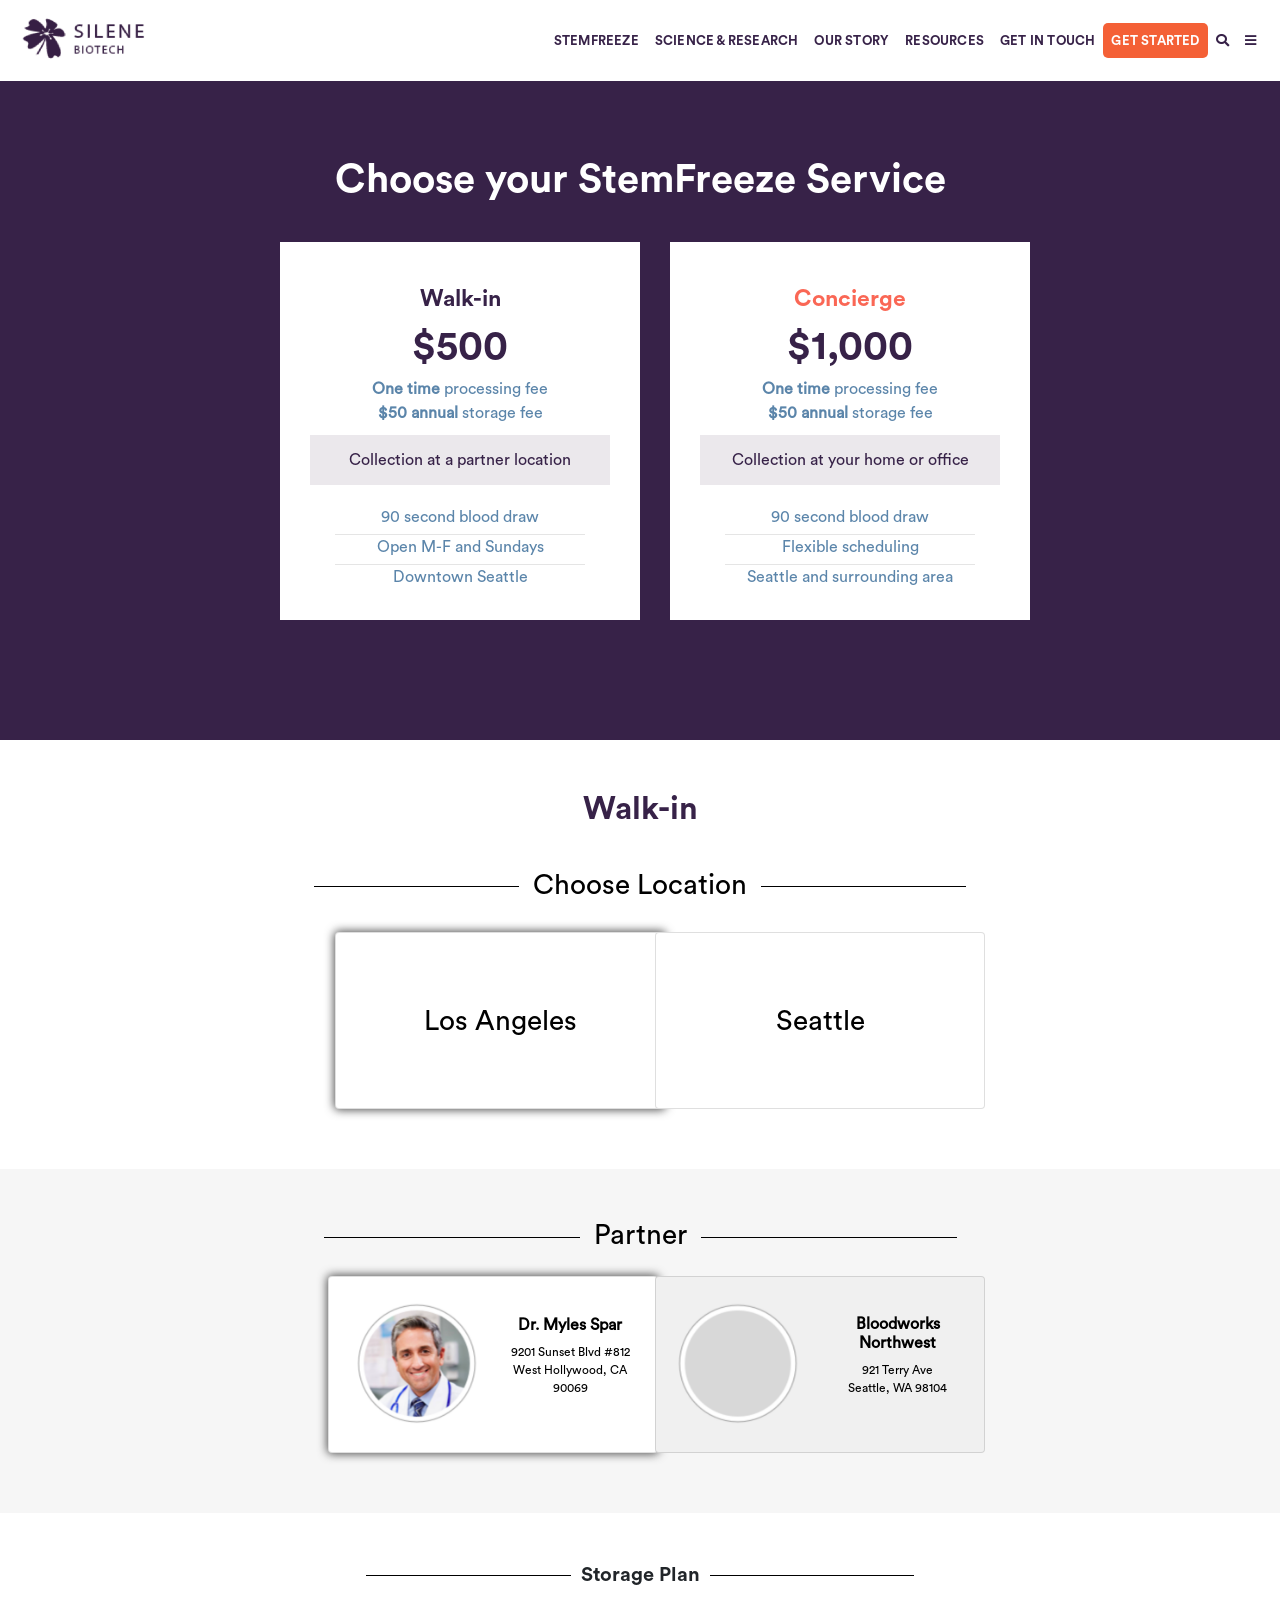
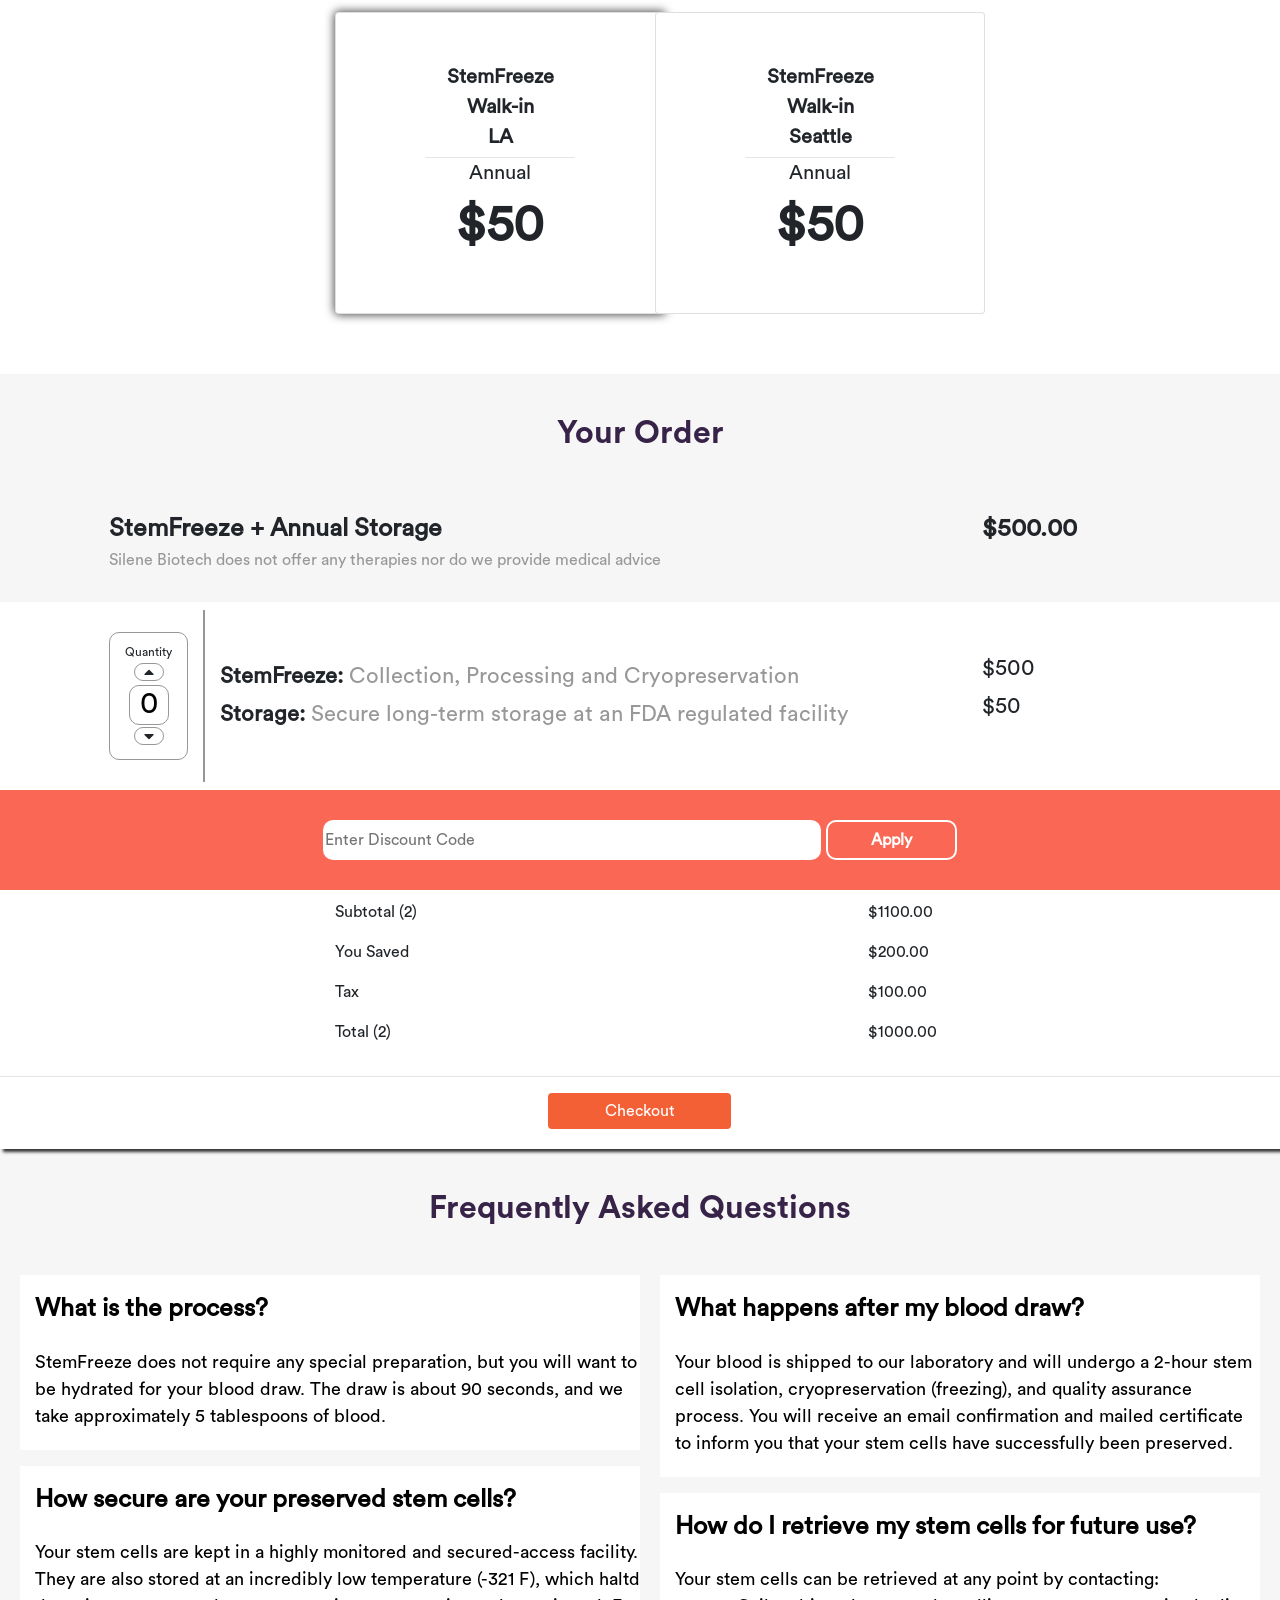
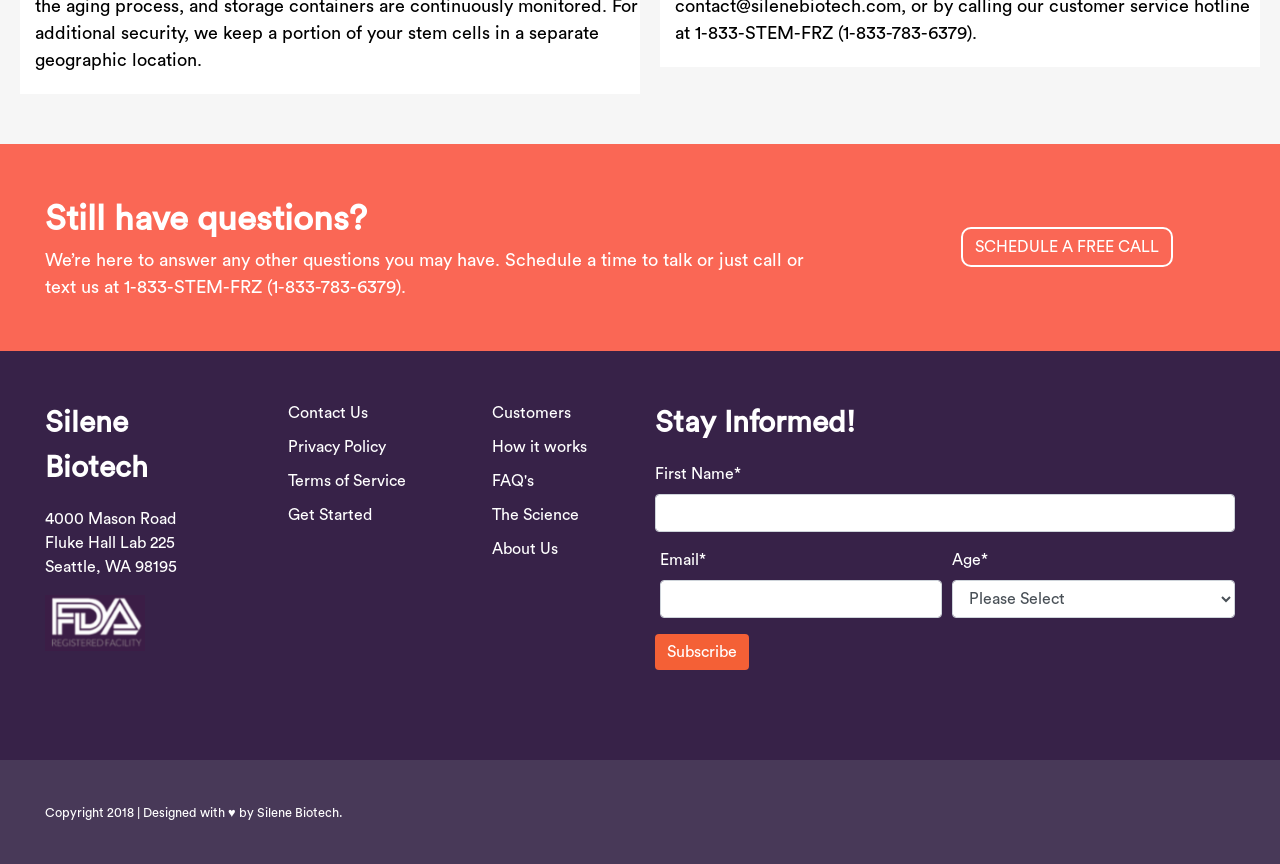
==== home.html @ 92174fe6 "Adding quantity button" ====
<!DOCTYPE html>
<html lang="en">
<head>
  <meta charset="UTF-8">
  <meta name="viewport" content="width=device-width, initial-scale=1.0">
  <meta http-equiv="X-UA-Compatible" content="ie=edge">
  <title>Silene Biotech</title>
  <link rel="stylesheet" href="https://maxcdn.bootstrapcdn.com/bootstrap/4.0.0-beta/css/bootstrap.min.css">
  <link rel="stylesheet" href="https://use.fontawesome.com/releases/v5.1.0/css/all.css" integrity="sha384-lKuwvrZot6UHsBSfcMvOkWwlCMgc0TaWr+30HWe3a4ltaBwTZhyTEggF5tJv8tbt" crossorigin="anonymous">
  <link rel="stylesheet" href="css/style.css">
</head>
<body>
  <nav class="navbar navbar-expand-lg">
        <a class="navbar-brand" href="#">
          <img src="assets/img/logo.png" width="143" alt="Silene Biotech">
        </a>
        <button class="navbar-toggler" type="button" data-toggle="collapse" data-target="#navbarNavDropdown" aria-controls="navbarNavDropdown" aria-expanded="false" aria-label="Toggle navigation">
            <span class="navbar-toggler-icon"></span>
        </button>
        <div id="navbarNavDropdown" class="navbar-collapse collapse">
            <ul class="navbar-nav mr-auto">
            </ul>
            <ul class="navbar-nav">
              <li class="nav-item">
                <a class="nav-link" href="#">STEMFREEZE</a>
              </li>
              <li class="nav-item">
                <a class="nav-link" href="#">SCIENCE &amp; RESEARCH</a>
              </li>
              <li class="nav-item">
                <a class="nav-link" href="#">OUR STORY</a>
              </li>
              <li class="nav-item">
                <a class="nav-link" href="#">RESOURCES</a>
              </li>
              <li class="nav-item nav-b-touch">
                <a class="nav-link" href="#">GET IN TOUCH</a>
              </li>
              <li class="nav-item nav-b-started">
                <a class="nav-link" href="#">GET STARTED</a>
              </li>
              <li class="nav-item">
                <a class="nav-link" href="#"><i class="fas fa-search"></i></a>
              </li>
              <li class="nav-item">
                <a class="nav-link" href="#"><i class="fas fa-bars"></i></a>
              </li>
            </ul>
        </div>
    </nav>

  <section class="container-fluid choose-s">
    <div class="w-container">
      <h1 class="text-center choose-s__title">Choose your StemFreeze Service</h1>
      <div class="row choose-s__services">
        <div class="col"></div>
        <div class="text-center choose-s__walkin-div">
          <p class="choose-s__subtitles">Walk-in</p>
          <p class="choose-s__price">$500</p>
          <p><b>One time</b> processing fee</p>
          <p><b>$50 annual</b> storage fee</p>
          <div class="collection-at">
            <p>Collection at a partner location</p>
          </div>
          <p>90 second blood draw</p>
          <hr>
          <p>Open M-F and Sundays</p>
          <hr>
          <p>Downtown Seattle</p>
        </div>
        <div class="text-center choose-s__concierge-div">
          <p class="choose-s__subtitles concierge-subtitle">Concierge</p>
          <p class="choose-s__price">$1,000</p>
          <p><b>One time</b> processing fee</p>
          <p><b>$50 annual</b> storage fee</p>
          <div class="collection-at">
            <p>Collection at your home or office</p>
          </div>
          <p>90 second blood draw</p>
          <hr>
          <p>Flexible scheduling</p>
          <hr>
          <p>Seattle and surrounding area</p>
        </div>
        <div class="col"></div>
      </div>
    </div>
  </section>

  <section class="walkin-s">
    <div class="w-container">
      <div class="text-center">
        <h2 class="walkin--title">Walk-in</h2>
        <h3 class="chooselo--header">Choose Location</h3>
      </div>
      <div class="row text-center cities-divs">
        <div class="col"></div>
        <div class="col-3">
          <div class="city-card la-div">Los Angeles</div>
        </div>
        <div class="col-3">
          <div class="city-card seattle-div">Seattle</div>
        </div>
        <div class="col"></div>
      </div>
    </div>

  </section>
  <section class="partner-s">
    <div class="w-container">
      <h3 class="text-center partner--header">Partner</h3>
      <div class="row text-center partners-divs">
        <div class="col"></div>
        <div class="col-3">
          <div class="partner-card doctor-card">
            <div class="row">
              <div class="col-1"></div>
              <div class="">
                <img src="assets/img/doctor.png" width="125" alt="Doctor">
              </div>
              <div class="col-6 cards-fontsize">
                <h6><b>Dr. Myles Spar</b></h6>
                <p>9201 Sunset Blvd #812<br>
                  West Hollywood, CA 90069</p>
              </div>
            </div>
          </div>
        </div>
        <div class="col-3">
          <div class="partner-card blood-partner">
            <div class="row">
              <div class="col-1"></div>
              <div class="">
                <img src="assets/img/partner2.png" width="125" alt="Partner">
              </div>
              <div class="col-6 cards-fontsize">
                <h6><b>Bloodworks Northwest</b></h6>
                <p>921 Terry Ave<br>
                  Seattle, WA 98104</p>
              </div>
            </div>
          </div>
        </div>
        <div class="col"></div>
      </div>
    </div>
  </section>

  <section class="storage-s">
    <div class="w-container">
        <h5 class="text-center chooselo--header">Storage Plan</h5>
      <div class="row text-center storage-divs">
        <div class="col"></div>
        <div class="col-3">
          <div class="storage-card storage-la-card">
            <div class="row">
              <div class="col-12">
                <p class="storage-fontsize"><b>StemFreeze<br>Walk-in<br>LA</b></p>
                <hr width="120px">
                <p class="storage-fontsize">Annual</p>
                <p class="storage-price"><b>$50</b></p>
              </div>
            </div>
          </div>
        </div>
        <div class="col-3">
          <div class="storage-card">
            <div class="row">
              <div class="col-12">
                <p class="storage-fontsize"><b>StemFreeze<br>Walk-in<br>Seattle</b></p>
                <hr width="120px">
                <p class="storage-fontsize">Annual</p>
                <p class="storage-price"><b>$50</b></p>
              </div>
            </div>
          </div>
        </div>
        <div class="col"></div>
      </div>
    </div>
  </section>

  <section class="first-order-s">
    <div class="w-container">
      <h2 class="text-center your-order__title">Your Order</h2>
      <div class="row">
        <div class="col-1"></div>
        <div class="col-8 first-order__div">
          <p class="your-order__text"><b>StemFreeze + Annual Storage</b></p>
          <p class="your-order__text">Silene Biotech does not offer any therapies nor do we provide medical advice</p>
        </div>
        <div class="col-3 first-order__div">
          <p class="your-order__text"><b>$500.00</b></p>
        </div>
      </div>
    </div>
  </section>

  <section class="second-order-s">
    <div class="w-container">
      <div class="row">
        <div class="col-1"></div>
        <div class="col-1">
          <form class="quantity-button">
            <p>Quantity</p>
            <div class="value-button" id="increase" onclick="increaseValue()" value="Increase Value"><i class="fas fa-caret-up"></i></div>
            <input type="number" id="number" value="0" />
            <div class="value-button" id="decrease" onclick="decreaseValue()" value="Decrease Value"><i class="fas fa-caret-down"></i></div>
          </form>
        </div>
        <div class="col-7 quantity-line">
          <p><b>StemFreeze:</b><span> Collection, Processing and Cryopreservation</span></p>
          <p><b>Storage:</b><span> Secure long-term storage at an FDA regulated facility</span></p>
        </div>
        <div class="col-3 quantity-numbers">
          <p>$500</p>
          <p>$50</p>
        </div>
      </div>
    </div>
  </section>

  <section class="discount-code-s">
    <div class="w-container">
      <div class="row discount-bar">
        <div class="col"></div>
        <input type="text" placeholder="Enter Discount Code" class="discount-bar__input">
        <button type="button" class="btn btn-light discount-bar__button"><b>Apply</b></button>
        <div class="col"></div>
      </div>
    </div>
  </section>

  <section class="breakdown-s">
    <div class="w-container">
      <div class="row breakdown-amounts">
        <div class="col-3"></div>
        <div class="col-3">
          <p>Subtotal (2)</p>
          <p>You Saved</p>
          <p>Tax</p>
          <p>Total (2)</p>
        </div>
        <div class="col-2"></div>
        <div class="col-3">
          <p>$1100.00</p>
          <p>$200.00</p>
          <p>$100.00</p>
          <p>$1000.00</p>
        </div>
      </div>
      <hr>
      <div class="row">
        <div class="col-4">
        </div>
        <div class="col-4 text-center">
          <button type="button" class="btn btn-secondary breakdown-checkout">Checkout</button>
        </div>
        <div class="col-4">
        </div>
      </div>
    </div>
  </section>

  <section class="container-fluid questions-s">
    <div class="w-container">
      <h2 class="text-center faq--title">Frequently Asked Questions</h2>
      <div class="row question-div">
        <div class="col-6">
          <div class="individual-question">
            <p class="ind-question-title"><b>What is the process?</b></p>
            <p class="ind-question-text">StemFreeze does not require any special preparation, but you will want to be hydrated for your
            blood draw. The draw is about 90 seconds, and we take approximately 5 tablespoons of blood.</p>
          </div>
          <div class="individual-question">
            <p class="ind-question-title"><b>How secure are your preserved stem cells?</b></p>
            <p class="ind-question-text">Your stem cells are kept in a highly monitored and secured-access facility. They are also stored at an incredibly low temperature (-321 F), which haltd the aging process, and storage containers are continuously monitored.
              For additional security, we keep a portion of your stem cells in a separate geographic location.</p>
          </div>
        </div>

        <div class="col-6">
          <div class="individual-question-2">
            <p class="ind-question-title"><b>What happens after my blood draw?</b></p>
            <p class="ind-question-text">Your blood is shipped to our laboratory and will undergo a 2-hour stem cell isolation, cryopreservation (freezing), and quality assurance process.
              You will receive an email confirmation and mailed certificate to inform you that your stem cells have successfully been preserved.</p>
          </div>
          <div class="individual-question-2">
            <p class="ind-question-title"><b>How do I retrieve my stem cells for future use?</b></p>
            <p class="ind-question-text">Your stem cells can be retrieved at any point by contacting: contact@silenebiotech.com,
              or by calling our customer service hotline at 1-833-STEM-FRZ (1-833-783-6379).</p>
          </div>
        </div>
      </div>
    </div>
  </section>

  <section class="container-fluid schedule-s">
    <div class="w-container">
      <div class="row schedule-s-content">
        <div class="col-8">
          <p class="schedule-s-text"><b>Still have questions?</b></p>
          <p class="schedule-s-text">We’re here to answer any other questions you may have.
            Schedule a time to talk or just call or text us at 1-833-STEM-FRZ (1-833-783-6379).</p>
        </div>
        <div class="col-4 schedule-button">
          <button type="button" class="btn btn-secondary">SCHEDULE A FREE CALL</button>
        </div>
      </div>
    </div>
  </section>

  <section class="container-fluid footer-s">
    <div class="w-container">
      <div class="row footer-d">
        <div class="col-2">
          <p class="footer-titles"><b>Silene Biotech</b></p>
          <p>4000 Mason Road<br>Fluke Hall Lab 225<br>Seattle, WA 98195</p>
          <img src="assets/img/FDA.png" width="100" alt="FDA">
        </div>
        <div class="col-2">
          <ul>
            <li><a href="#">Contact Us</a></li>
            <li><a href="#">Privacy Policy</a></li>
            <li><a href="#">Terms of Service</a></li>
            <li><a href="#">Get Started</a></li>
          </ul>
        </div>
        <div class="col-2">
          <ul>
            <li><a href="#">Customers</a></li>
            <li><a href="#">How it works</a></li>
            <li><a href="#">FAQ's</a></li>
            <li><a href="#">The Science</a></li>
            <li><a href="#">About Us</a></li>
          </ul>
        </div>
        <div class="col-6">
          <p class="footer-titles"><b>Stay Informed!</b></p>
          <form>
            <div class="form-group">
              <label for="formGroupExampleInput">First Name*</label>
              <input type="text" class="form-control">
            </div>
            <div class="form-row">
              <div class="form-group col-6">
                <label for="exampleInputEmail1">Email*</label>
                <input type="email" class="form-control">
              </div>
              <div class="form-group col-6">
                <label for="inputState">Age*</label>
                <select id="inputState" class="form-control">
                  <option selected>Please Select</option>
                  <option>...</option>
                </select>
              </div>
            </div>
            <button type="button" class="btn btn-primary footer-subscribe">Subscribe</button>
          </form>
        </div>
      </div>
    </div>
  </section>

  <section class="container-fluid copyright">
    <div class="w-container">
      <div class="row">
        <div class="col-8 copyright-text">
          <small>Copyright 2018 | Designed with ♥ by Silene Biotech.</small>
        </div>
      </div>
    </div>
  </section>

  <script src="https://code.jquery.com/jquery-3.2.1.js"></script>
  <script src="https://cdnjs.cloudflare.com/ajax/libs/popper.js/1.11.0/umd/popper.min.js"></script>
  <script src="https://maxcdn.bootstrapcdn.com/bootstrap/4.0.0-beta/js/bootstrap.min.js"></script>
  <script type="text/javascript" src="js/app.js"></script>
</body>
</html>
---- css/style.css ----
@font-face {
  font-family: Circular Std;
  src: url(../assets/fonts/CircularStd-Book.otf); }
@font-face {
  font-family: CircularStd-Book;
  src: url(../assets/fonts/CircularStd-Book.otf); }
@font-face {
  font-family: CircularStd-Bold;
  src: url(../assets/fonts/CircularStd-Bold.otf); }
@font-face {
  font-family: CircularStd-BookItalic;
  src: url(../assets/fonts/CircularStd-BookItalic.otf); }
.choose-s .choose-s__title, .choose-s .choose-s__subtitles, .choose-s .choose-s__price, .walkin-s .walkin--title, .storage-s .chooselo--header, .first-order-s .your-order__title, .questions-s .faq--title {
  font-family: CircularStd-Bold; }

.choose-s .choose-s__subtitles {
  font-size: 23px;
  color: #372248; }

.choose-s hr {
  width: 250px;
  margin-top: 5px;
  margin-bottom: 0; }

.storage-s hr {
  width: 150px;
  margin-top: 5px;
  margin-bottom: 0; }

.choose-s .choose-s__price {
  font-size: 40px;
  color: #372248; }

.walkin-s .city-card, .partner-s .partner-card, .storage-s .storage-divs .storage-card {
  width: 330px;
  height: 177px;
  background-color: #ffffff;
  background-clip: border-box;
  border: 1px solid rgba(0, 0, 0, 0.125);
  border-radius: .25rem;
  display: -webkit-box;
  display: -moz-box;
  display: -ms-flexbox;
  display: -webkit-flex;
  display: flex;
  -webkit-box-align: center;
  -moz-box-align: center;
  -ms-flex-align: center;
  -webkit-align-items: center;
  align-items: center;
  -webkit-box-pack: center;
  -moz-box-pack: center;
  -ms-flex-pack: center;
  -webkit-justify-content: center;
  justify-content: center; }

.walkin-s .cities-divs .la-div, .partner-s .doctor-card, .storage-s .storage-divs .storage-la-card {
  -webkit-box-shadow: 0px 0px 10px 1px #4f4f4f;
  -moz-box-shadow: 0px 0px 10px 1px #4f4f4f;
  box-shadow: 0px 0px 10px 1px #4f4f4f; }

.discount-code-s .discount-bar__button, .schedule-s .schedule-s-content .schedule-button button {
  border-radius: 10px;
  color: #ffffff;
  background-color: #FA6755;
  border-color: #ffffff;
  border-width: 2px;
  cursor: pointer; }

.footer-s .footer-subscribe, .breakdown-s .breakdown-checkout {
  background-color: #F46036;
  border: none;
  margin: 0px 0px 20px 0px;
  cursor: pointer; }

.choose-s .collection-at, .schedule-s .schedule-s-content .schedule-button {
  display: flex;
  align-items: center;
  justify-content: center; }

.quantity-button, #increase i, #decrease i, input#number {
  border-radius: 10px; }

.quantity-button, #increase i, #decrease i, input#number {
  border: 1px solid #979797; }

h3, h5 {
  overflow: hidden;
  text-align: center; }

h3:before, h5:before,
h3:after, h5:after {
  background-color: #000000;
  content: "";
  display: inline-block;
  height: 1px;
  position: relative;
  vertical-align: middle;
  width: 16%; }

h3:before, h5:before {
  right: 0.5em;
  margin-left: -50%; }

h3:after, h5:after {
  left: 0.5em;
  margin-right: -50%; }

.quantity-button {
  margin: 0 auto;
  text-align: center; }

.value-button {
  margin: 0px;
  -webkit-touch-callout: none;
  -webkit-user-select: none;
  -khtml-user-select: none;
  -moz-user-select: none;
  -ms-user-select: none;
  user-select: none; }

.value-button:hover {
  cursor: pointer; }

#increase i, #decrease i {
  width: 30px; }

#decrease {
  margin: 0px 0px 10px 0px; }

input#number {
  font-size: 30px;
  text-align: center;
  margin: 0px;
  width: 40px;
  height: 40px; }

input[type=number]::-webkit-inner-spin-button,
input[type=number]::-webkit-outer-spin-button {
  -webkit-appearance: none;
  margin: 0; }

.footer-s {
  color: #ffffff;
  background-color: #372248; }
  .footer-s .footer-d {
    padding: 50px 30px 70px 30px; }
    .footer-s .footer-d .footer-titles {
      font-size: 30px; }
  .footer-s .form-row {
    margin-left: 0px !important; }
  .footer-s ul li {
    list-style: none;
    margin-bottom: 10px; }
    .footer-s ul li a {
      color: #ffffff;
      text-decoration: none;
      margin-bottom: 5px; }

.copyright {
  color: #ffffff;
  background-color: #483958; }
  .copyright .copyright-text {
    margin: 40px 0px 40px 30px; }

body {
  font-family: Circular Std;
  overflow-y: scroll;
  overflow-x: hidden; }

.w-container {
  margin-right: auto;
  margin-left: auto;
  max-width: 1440px; }

nav {
  background-color: #ffffff;
  font-family: CircularStd-Bold;
  font-size: 13px;
  letter-spacing: 0.20px; }
  nav div ul li {
    list-style: none; }
    nav div ul li a {
      color: #372248;
      text-decoration: none; }
  nav div .nav-b-touch {
    border-radius: 5px;
    border-color: #372248 !important;
    border-width: 2px; }
  nav div .nav-b-started {
    background-color: #F46036;
    border-radius: 5px; }
    nav div .nav-b-started a {
      color: #ffffff; }

.choose-s {
  color: #ffffff;
  background-color: #372248; }
  .choose-s p {
    margin-bottom: 0; }
  .choose-s .choose-s__title {
    padding: 75px 0px 30px 0px; }
  .choose-s .choose-s__services {
    padding: 0px 0px 120px 0px; }
    .choose-s .choose-s__services .choose-s__walkin-div, .choose-s .choose-s__services .choose-s__concierge-div {
      color: #5B85AA;
      background-color: #ffffff;
      width: 360px;
      height: 378px;
      margin-left: 30px; }
  .choose-s .choose-s__subtitles {
    margin: 40px 0px 0px 0px; }
  .choose-s .concierge-subtitle {
    color: #FA6755 !important; }
  .choose-s .collection-at {
    background-color: #EBE8EC;
    color: #372248;
    width: auto;
    height: 50px;
    margin: 10px 30px 20px 30px; }

.walkin-s {
  color: #000000;
  background-color: #ffffff; }
  .walkin-s .walkin--title {
    color: #372248;
    margin: 50px 0px 40px 0px; }
  .walkin-s .cities-divs {
    font-size: 1.75rem;
    margin: 30px 0px 60px 0px; }

.partner-s {
  color: #000000;
  background-color: #F6F6F6; }
  .partner-s .partner--header:before, .partner-s .partner--header:after {
    width: 20%; }
  .partner-s .partner--header {
    padding: 50px 0px 0px 0px; }
  .partner-s .partners-divs {
    padding: 15px 0px 60px 0px; }
  .partner-s .partner-card .cards-fontsize {
    font-size: 12px;
    margin: auto; }
  .partner-s .blood-partner {
    background-color: #F0F0F0; }

.storage-s p {
  margin-bottom: 0; }
.storage-s .storage-divs .storage-card {
  height: 302px; }
  .storage-s .storage-divs .storage-card .storage-fontsize {
    font-size: 20px; }
  .storage-s .storage-divs .storage-card .storage-price {
    font-size: 50px; }
.storage-s .storage-divs .storage-la-card {
  margin: 0; }
.storage-s .chooselo--header {
  margin: 50px 0px 0px 0px; }
.storage-s .storage-divs {
  margin: 25px 0px 60px 0px; }

.first-order-s {
  background-color: #F6F6F6; }
  .first-order-s p {
    margin-bottom: 0; }
  .first-order-s .your-order__title {
    color: #372248;
    padding: 40px 0px 0px 0px; }
  .first-order-s .first-order__div {
    margin: 50px 0px 30px 0px; }
  .first-order-s .your-order__text:nth-of-type(1), .first-order-s .your-order__text:nth-of-type(3) {
    font-size: 25px; }
  .first-order-s .your-order__text:nth-of-type(2) {
    color: #989898; }

.second-order-s .quantity-button {
  margin: 30px 0px 30px 0px; }
  .second-order-s .quantity-button p {
    margin: 10px 0px 0px 0px;
    font-size: 12px; }
.second-order-s .quantity-line, .second-order-s .quantity-numbers {
  font-size: 22px; }
.second-order-s .quantity-line {
  border-left: 2px solid #979797;
  margin: 8px 0px 8px 0px; }
  .second-order-s .quantity-line p:nth-of-type(1) {
    margin: 50px 0px 5px 0px; }
  .second-order-s .quantity-line span {
    color: #989898; }
.second-order-s .quantity-numbers p:nth-of-type(1) {
  margin: 50px 0px 5px 0px; }

.discount-code-s {
  color: #ffffff;
  background-color: #FA6755; }
  .discount-code-s .discount-bar {
    padding: 30px 0px 30px 0px; }
  .discount-code-s .discount-bar__input {
    border: none;
    border-radius: 10px;
    width: 38%;
    margin: 0px 5px 0px 0px; }
  .discount-code-s .discount-bar__button {
    width: 10%; }

.breakdown-s {
  width: 100%;
  box-shadow: 3px 3px 3px #333;
  position: relative; }
  .breakdown-s .breakdown-amounts {
    margin: 10px 0px 0px 0px; }
  .breakdown-s .breakdown-checkout {
    width: 45%; }

.questions-s {
  color: #000000;
  background-color: #F6F6F6; }
  .questions-s .question-div .col-6 {
    padding-right: 0;
    padding-left: 0; }
  .questions-s .question-div .individual-question, .questions-s .question-div .individual-question-2 {
    background-color: #ffffff; }
    .questions-s .question-div .individual-question .ind-question-title, .questions-s .question-div .individual-question-2 .ind-question-title {
      font-size: 25px;
      padding: 15px 0px 5px 15px; }
    .questions-s .question-div .individual-question .ind-question-text, .questions-s .question-div .individual-question-2 .ind-question-text {
      font-size: 18px;
      padding: 0px 0px 20px 15px; }
  .questions-s .question-div .individual-question:nth-of-type(1) {
    margin: 0px 0px 0px 20px; }
  .questions-s .question-div .individual-question:nth-of-type(2) {
    margin: 0px 0px 50px 20px; }
  .questions-s .question-div .individual-question-2:nth-of-type(1) {
    margin: 0px 20px 10px 20px; }
  .questions-s .question-div .individual-question-2:nth-of-type(2) {
    margin: 0px 20px 10px 20px; }
  .questions-s .faq--title {
    color: #372248;
    padding: 40px 0px 40px 0px; }

.schedule-s {
  color: #ffffff;
  background-color: #FA6755; }
  .schedule-s .schedule-s-content .schedule-s-text:nth-of-type(1) {
    font-size: 35px;
    margin: 50px 0px 0px 30px; }
  .schedule-s .schedule-s-content .schedule-s-text:nth-of-type(2) {
    font-size: 18px;
    margin: 0px 0px 50px 30px; }

/*# sourceMappingURL=style.css.map */
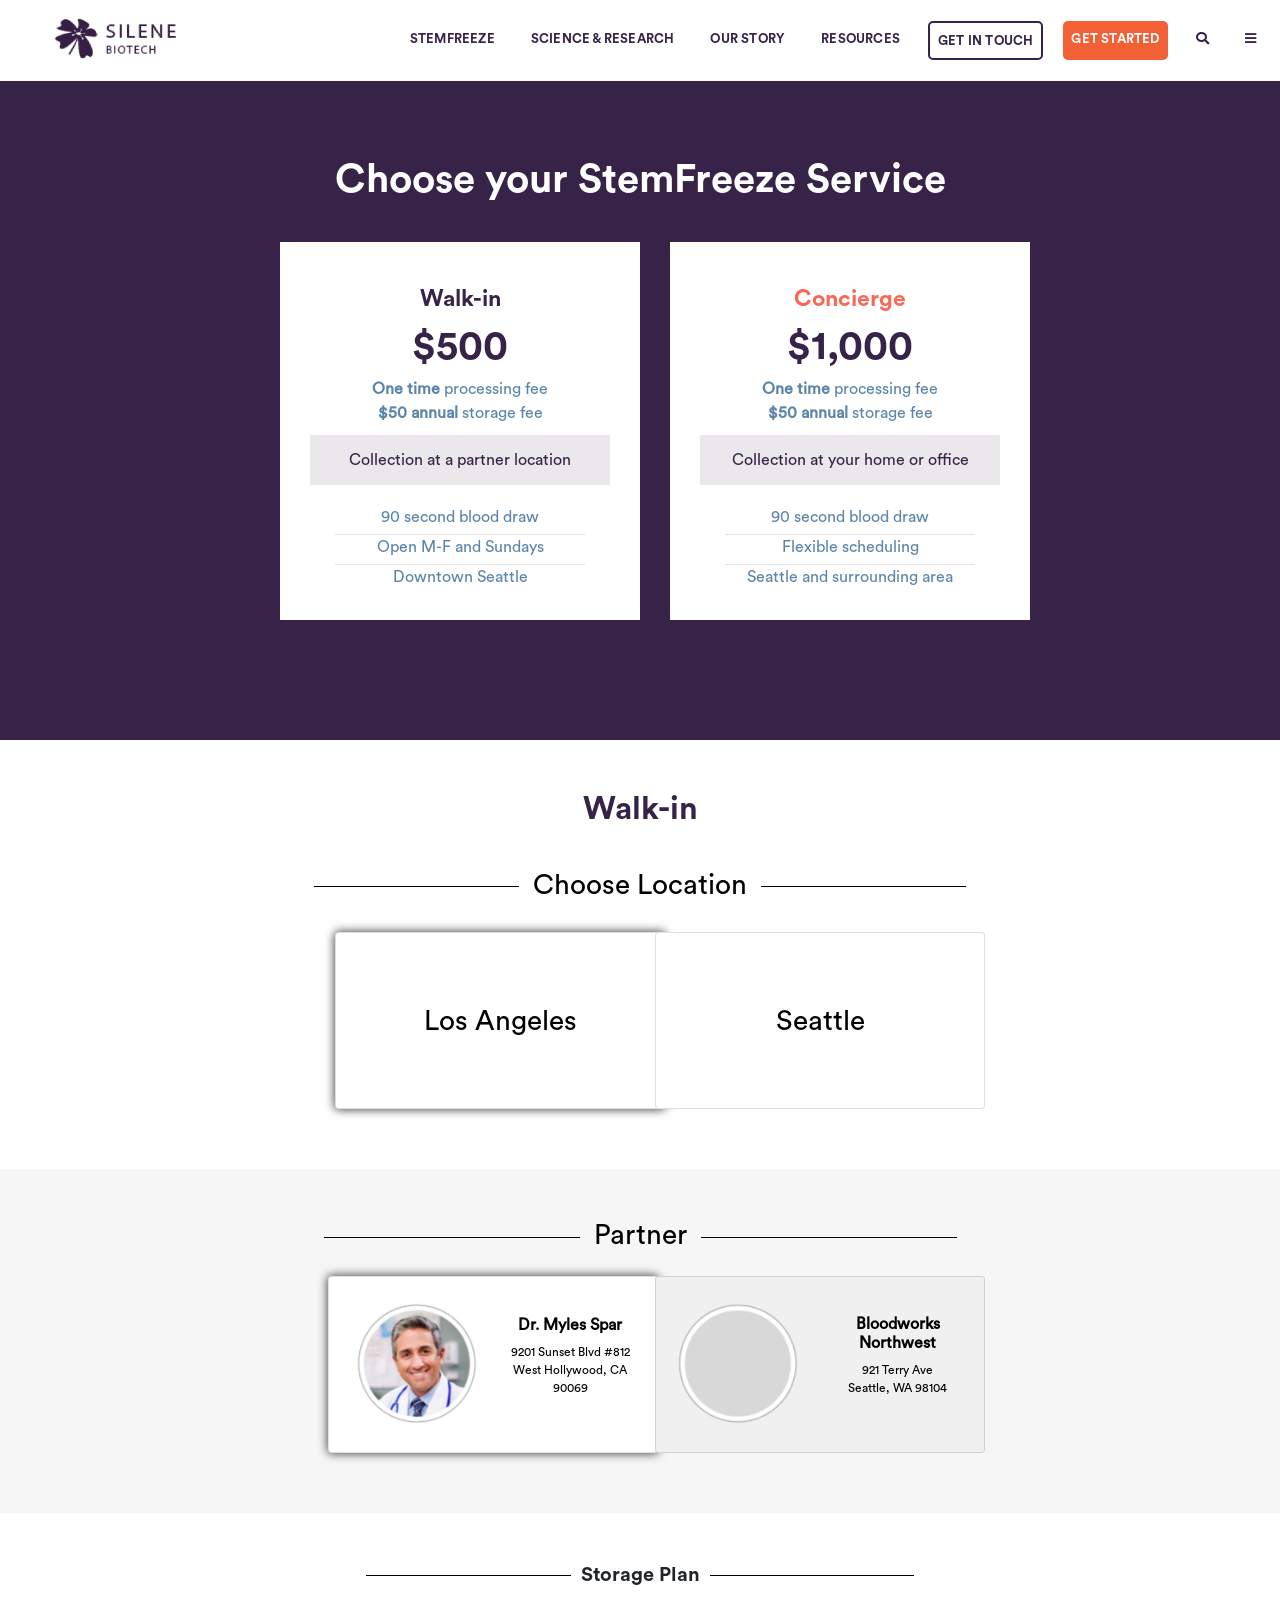
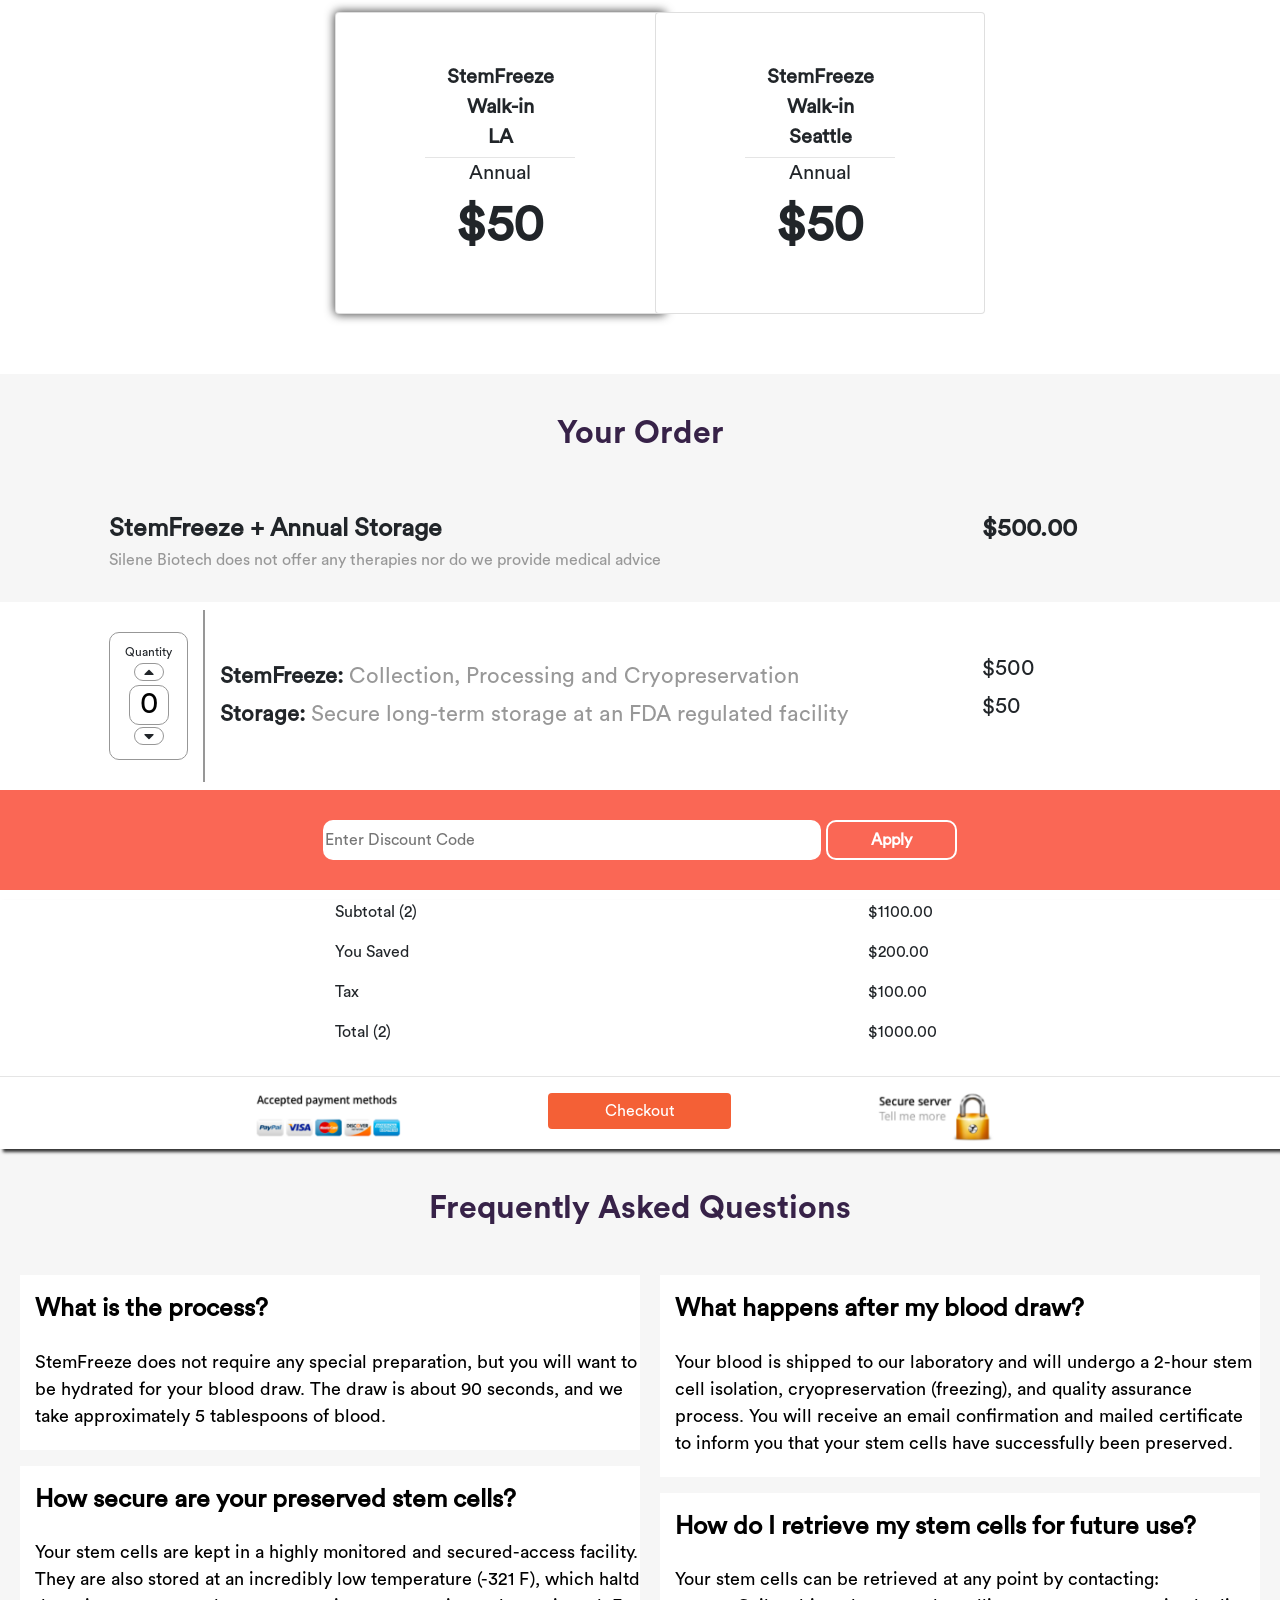
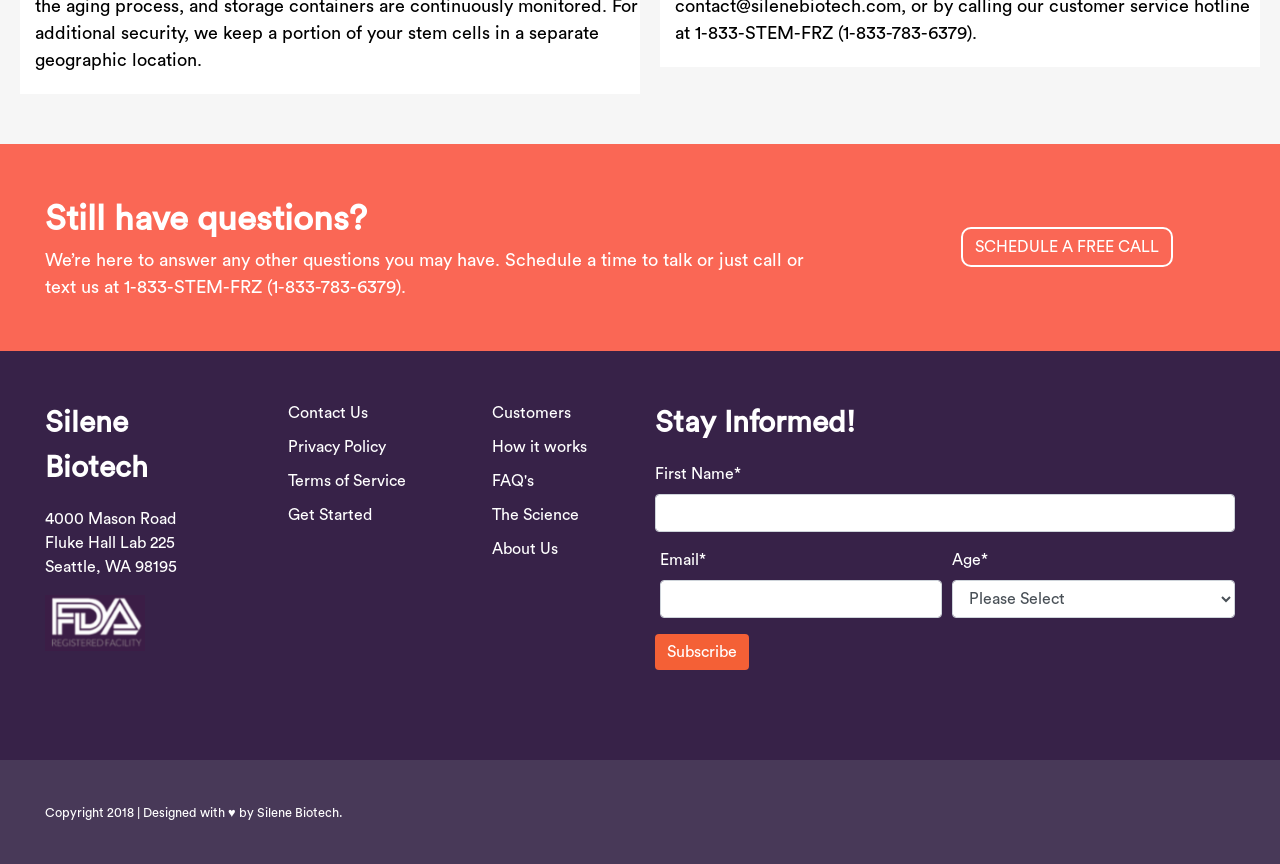
==== commit f8963663: "Fixing nav" ====
--- a/home.html
+++ b/home.html
@@ -250,13 +250,19 @@
         </div>
       </div>
       <hr>
-      <div class="row">
+      <div class="row payment-icons">
         <div class="col-4">
+          <a href="#" class="payment-methods">
+            <img src="assets/icons/payment-methods.png" class="float-right" alt="Payment Methods">
+          </a>
         </div>
         <div class="col-4 text-center">
           <button type="button" class="btn btn-secondary breakdown-checkout">Checkout</button>
         </div>
         <div class="col-4">
+          <a href="#" class="secure-server">
+            <img src="assets/icons/secure-server.png" alt="Secure Server">
+          </a>
         </div>
       </div>
     </div>
--- a/css/style.css
+++ b/css/style.css
@@ -178,14 +178,17 @@
   font-family: CircularStd-Bold;
   font-size: 13px;
   letter-spacing: 0.20px; }
+  nav .navbar-brand {
+    margin-left: 2rem; }
   nav div ul li {
-    list-style: none; }
+    list-style: none;
+    margin-left: 20px; }
     nav div ul li a {
       color: #372248;
       text-decoration: none; }
   nav div .nav-b-touch {
+    border: 1px solid #372248;
     border-radius: 5px;
-    border-color: #372248 !important;
     border-width: 2px; }
   nav div .nav-b-started {
     background-color: #F46036;
@@ -311,6 +314,10 @@
     margin: 10px 0px 0px 0px; }
   .breakdown-s .breakdown-checkout {
     width: 45%; }
+  .breakdown-s .payment-methods img:nth-of-type(1) {
+    max-width: 40%; }
+  .breakdown-s .secure-server img:nth-of-type(1) {
+    max-width: 30%; }
 
 .questions-s {
   color: #000000;
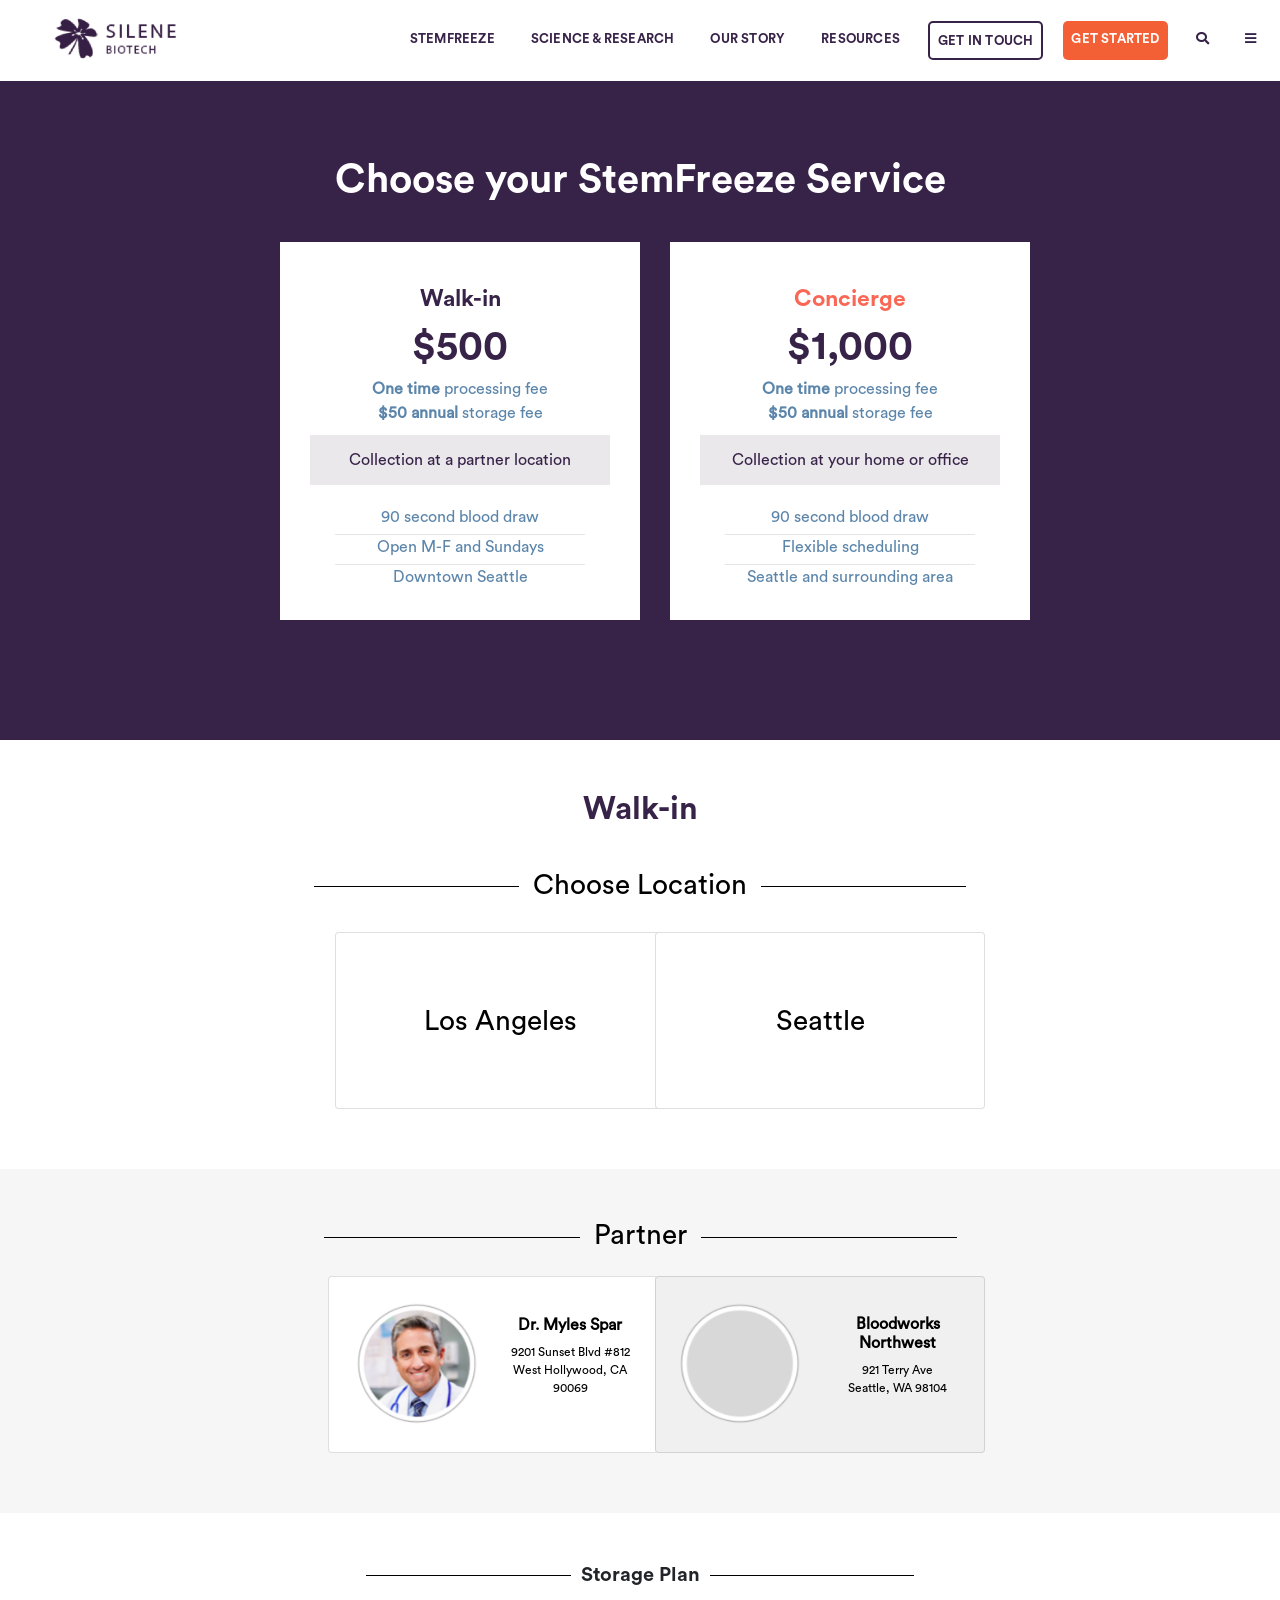
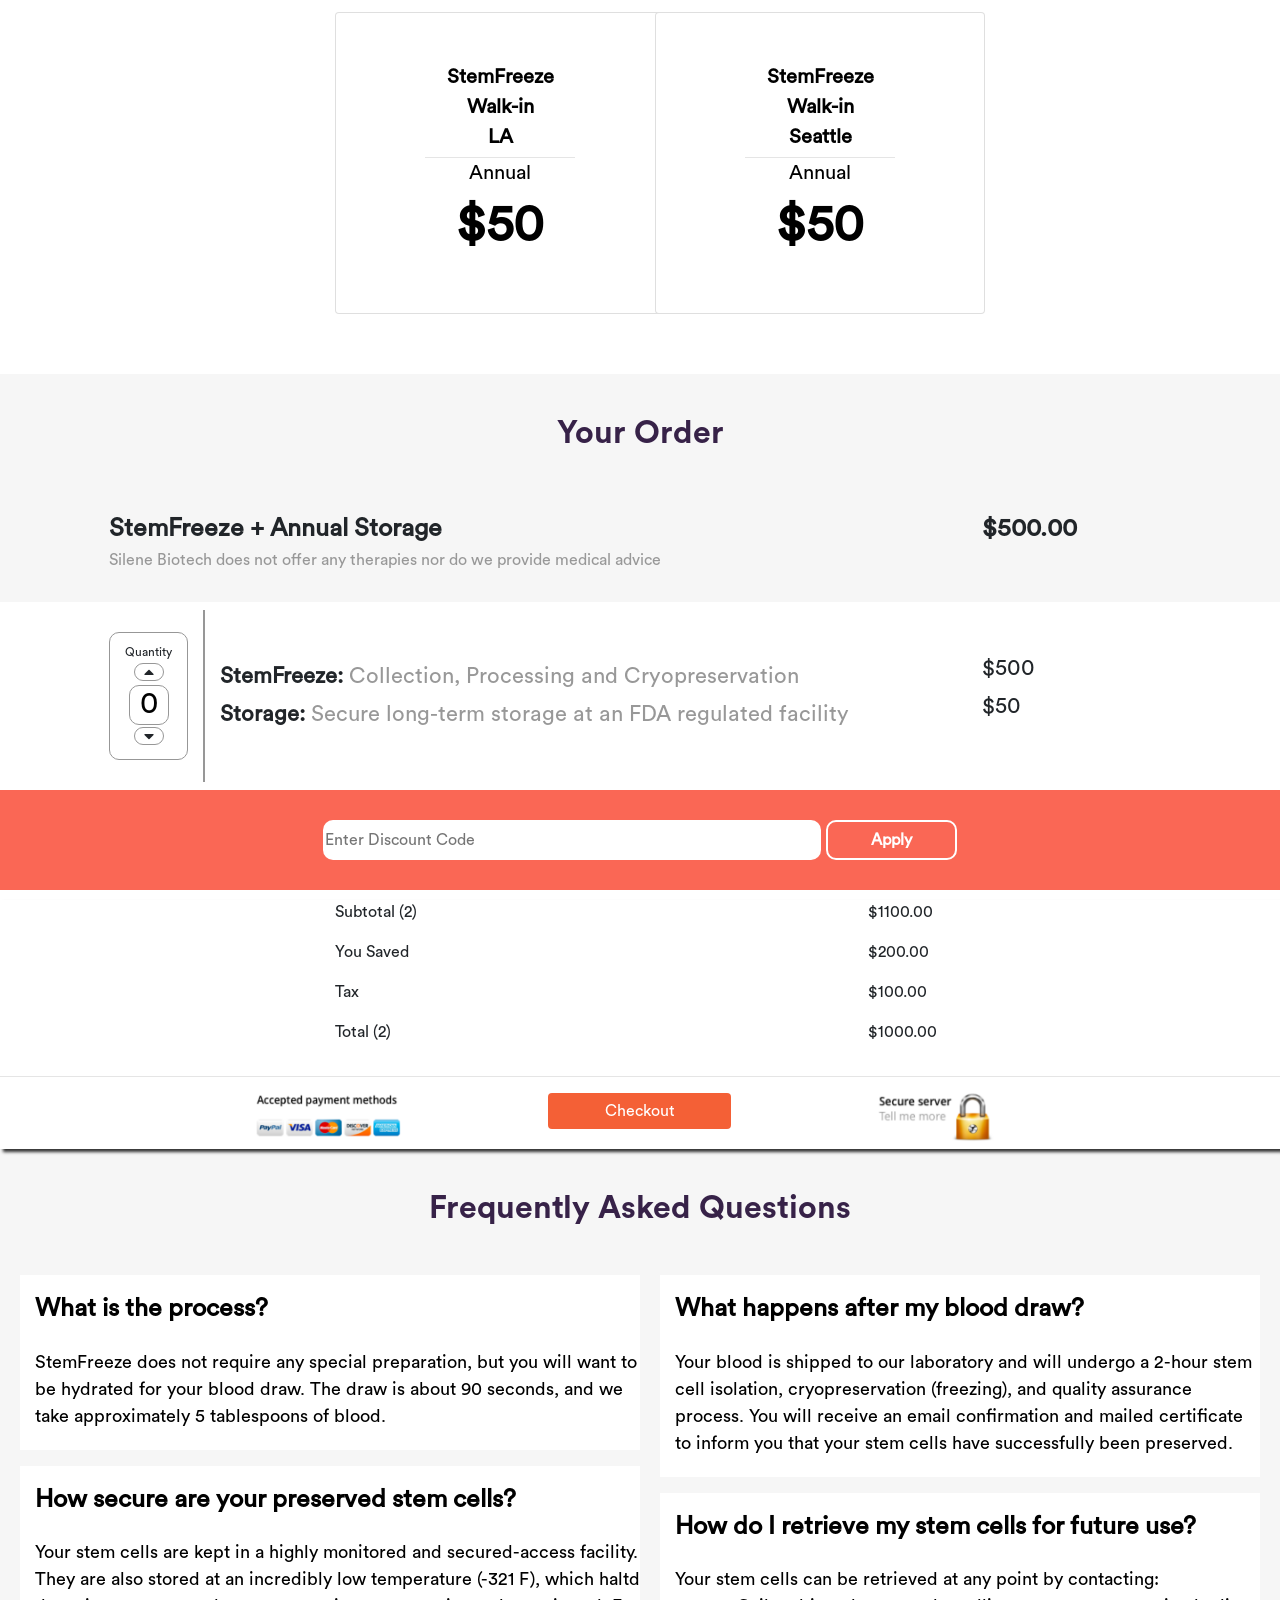
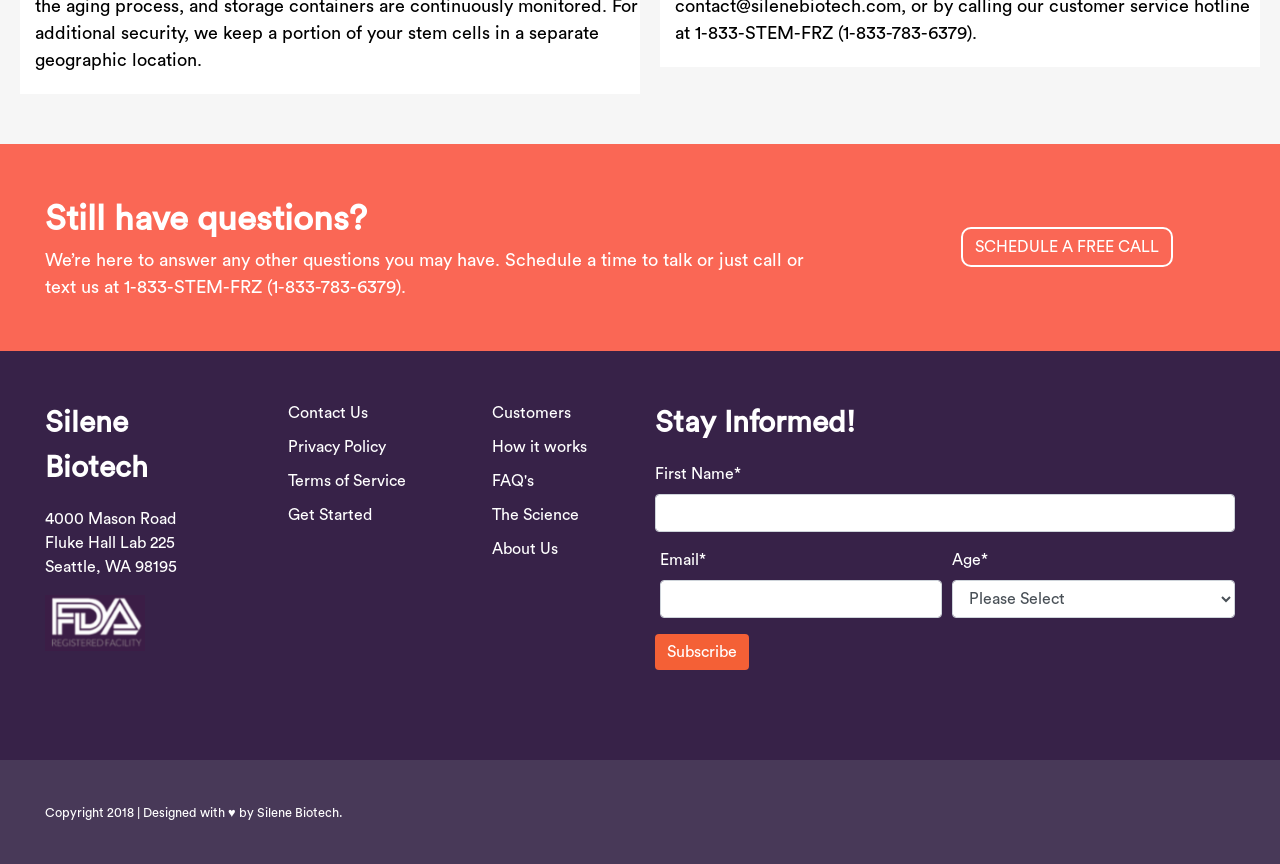
==== commit ccdac523: "Adding hover to some elements" ====
--- a/home.html
+++ b/home.html
@@ -96,10 +96,10 @@
       <div class="row text-center cities-divs">
         <div class="col"></div>
         <div class="col-3">
-          <div class="city-card la-div">Los Angeles</div>
-        </div>
-        <div class="col-3">
-          <div class="city-card seattle-div">Seattle</div>
+          <button class="city-card la-div">Los Angeles</button>
+        </div>
+        <div class="col-3">
+          <button class="city-card seattle-div">Seattle</button>
         </div>
         <div class="col"></div>
       </div>
@@ -112,7 +112,7 @@
       <div class="row text-center partners-divs">
         <div class="col"></div>
         <div class="col-3">
-          <div class="partner-card doctor-card">
+          <button class="partner-card doctor-card">
             <div class="row">
               <div class="col-1"></div>
               <div class="">
@@ -124,10 +124,10 @@
                   West Hollywood, CA 90069</p>
               </div>
             </div>
-          </div>
-        </div>
-        <div class="col-3">
-          <div class="partner-card blood-partner">
+          </button>
+        </div>
+        <div class="col-3">
+          <button class="partner-card blood-partner">
             <div class="row">
               <div class="col-1"></div>
               <div class="">
@@ -139,7 +139,7 @@
                   Seattle, WA 98104</p>
               </div>
             </div>
-          </div>
+          </button>
         </div>
         <div class="col"></div>
       </div>
@@ -152,7 +152,7 @@
       <div class="row text-center storage-divs">
         <div class="col"></div>
         <div class="col-3">
-          <div class="storage-card storage-la-card">
+          <button class="storage-card storage-la-card">
             <div class="row">
               <div class="col-12">
                 <p class="storage-fontsize"><b>StemFreeze<br>Walk-in<br>LA</b></p>
@@ -161,10 +161,10 @@
                 <p class="storage-price"><b>$50</b></p>
               </div>
             </div>
-          </div>
-        </div>
-        <div class="col-3">
-          <div class="storage-card">
+          </button>
+        </div>
+        <div class="col-3">
+          <button class="storage-card storage-seattle-card">
             <div class="row">
               <div class="col-12">
                 <p class="storage-fontsize"><b>StemFreeze<br>Walk-in<br>Seattle</b></p>
@@ -173,7 +173,7 @@
                 <p class="storage-price"><b>$50</b></p>
               </div>
             </div>
-          </div>
+          </button>
         </div>
         <div class="col"></div>
       </div>
--- a/css/style.css
+++ b/css/style.css
@@ -54,7 +54,7 @@
   -webkit-justify-content: center;
   justify-content: center; }
 
-.walkin-s .cities-divs .la-div, .partner-s .doctor-card, .storage-s .storage-divs .storage-la-card {
+.walkin-s .cities-divs .la-div:hover, .walkin-s .cities-divs .seattle-div:hover, .partner-s .doctor-card:hover, .partner-s .partner-card:hover, .storage-s .storage-divs .storage-la-card:hover, .storage-s .storage-divs .storage-seattle-card:hover {
   -webkit-box-shadow: 0px 0px 10px 1px #4f4f4f;
   -moz-box-shadow: 0px 0px 10px 1px #4f4f4f;
   box-shadow: 0px 0px 10px 1px #4f4f4f; }
@@ -231,6 +231,8 @@
   .walkin-s .cities-divs {
     font-size: 1.75rem;
     margin: 30px 0px 60px 0px; }
+    .walkin-s .cities-divs .la-div:focus, .walkin-s .cities-divs .seattle-div:focus {
+      outline: 0; }
 
 .partner-s {
   color: #000000;
@@ -244,6 +246,8 @@
   .partner-s .partner-card .cards-fontsize {
     font-size: 12px;
     margin: auto; }
+  .partner-s .doctor-card:focus, .partner-s .partner-card:focus {
+    outline: 0; }
   .partner-s .blood-partner {
     background-color: #F0F0F0; }
 
@@ -257,6 +261,8 @@
     font-size: 50px; }
 .storage-s .storage-divs .storage-la-card {
   margin: 0; }
+.storage-s .storage-divs .storage-la-card:focus, .storage-s .storage-divs .storage-seattle-card:focus {
+  outline: 0; }
 .storage-s .chooselo--header {
   margin: 50px 0px 0px 0px; }
 .storage-s .storage-divs {
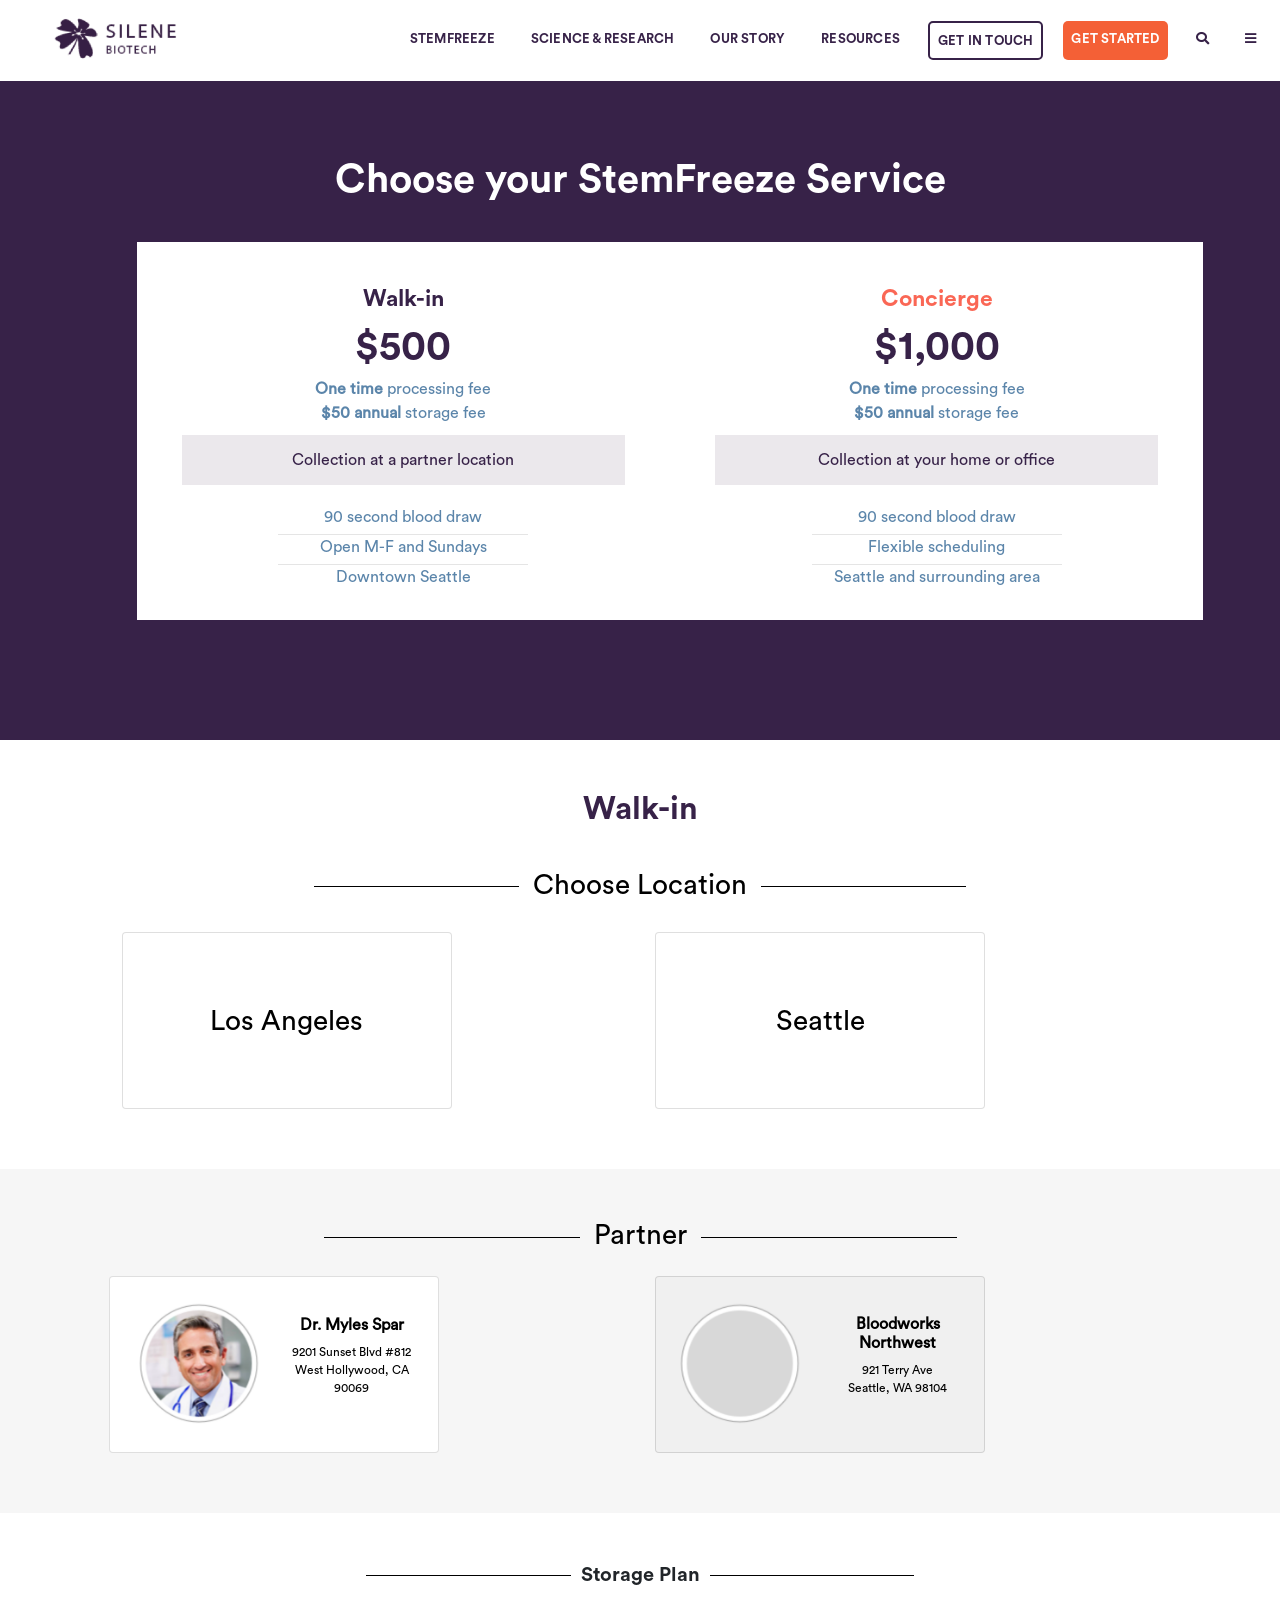
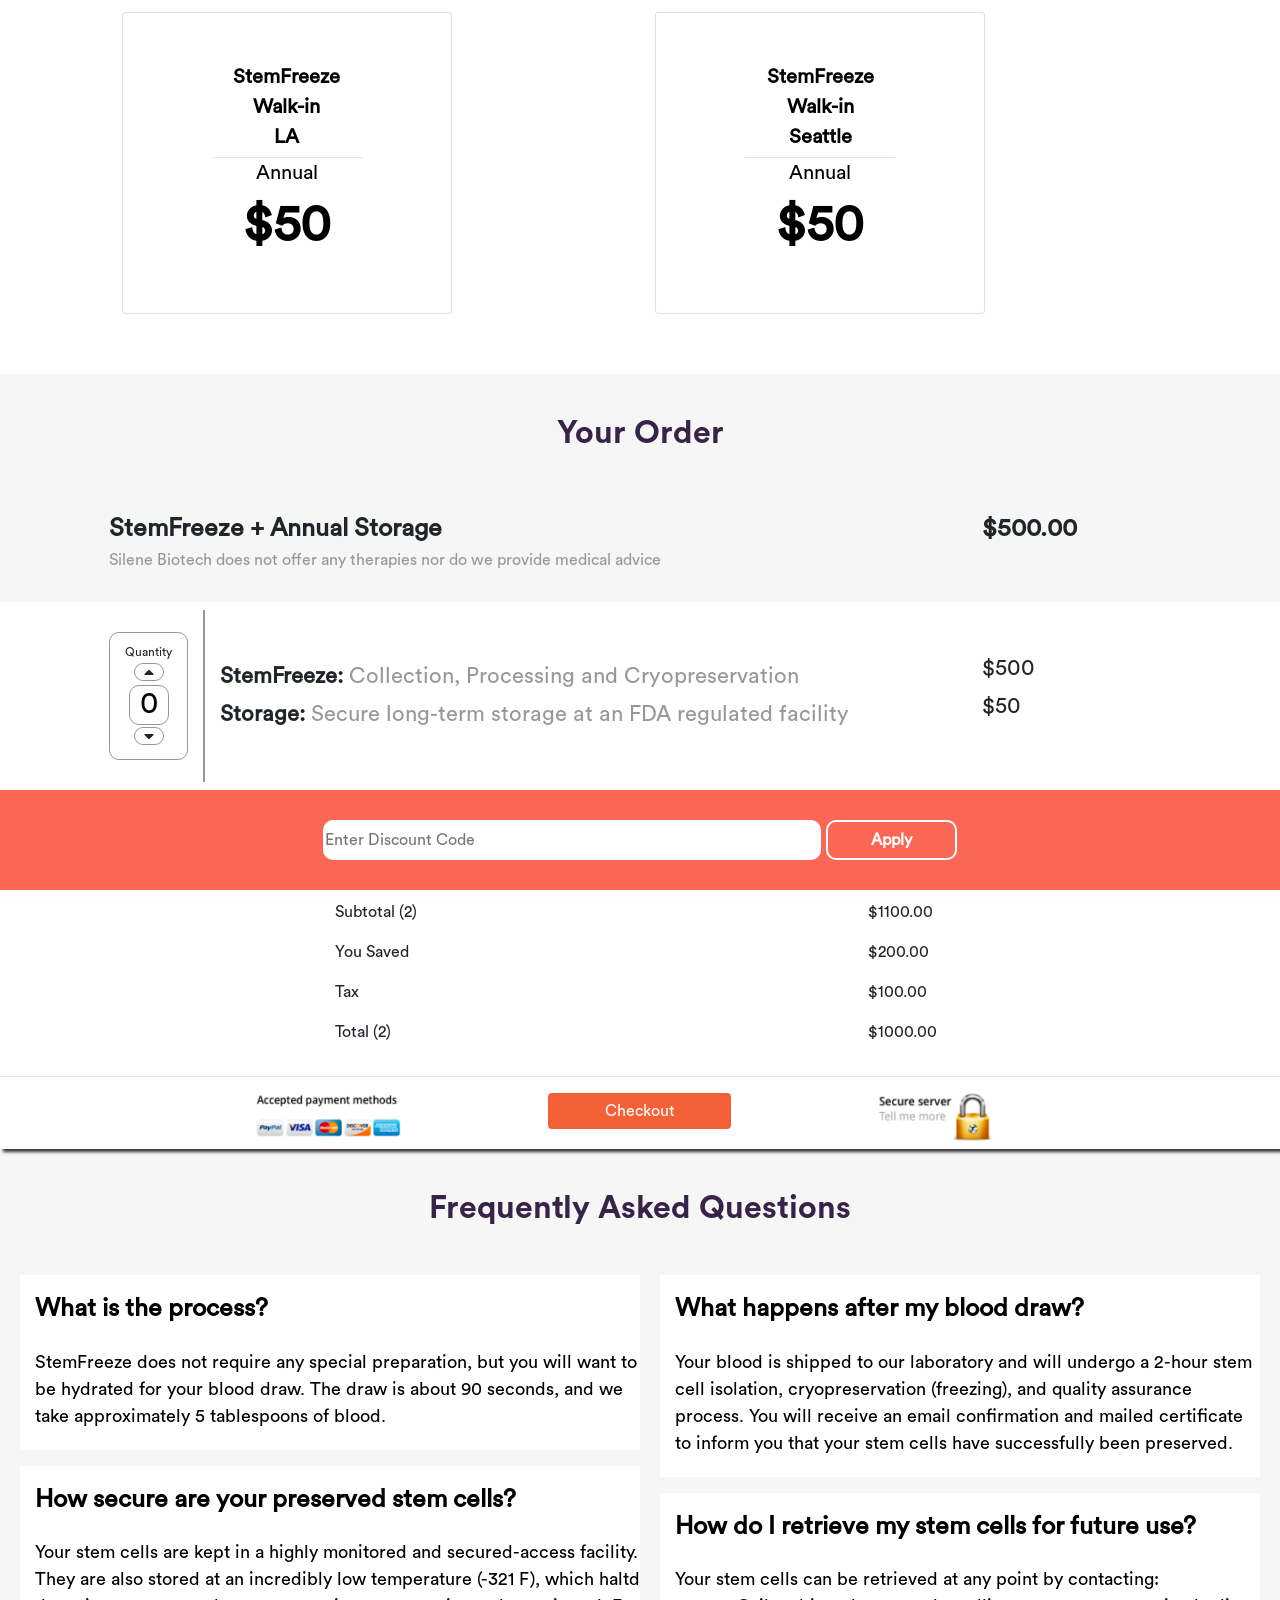
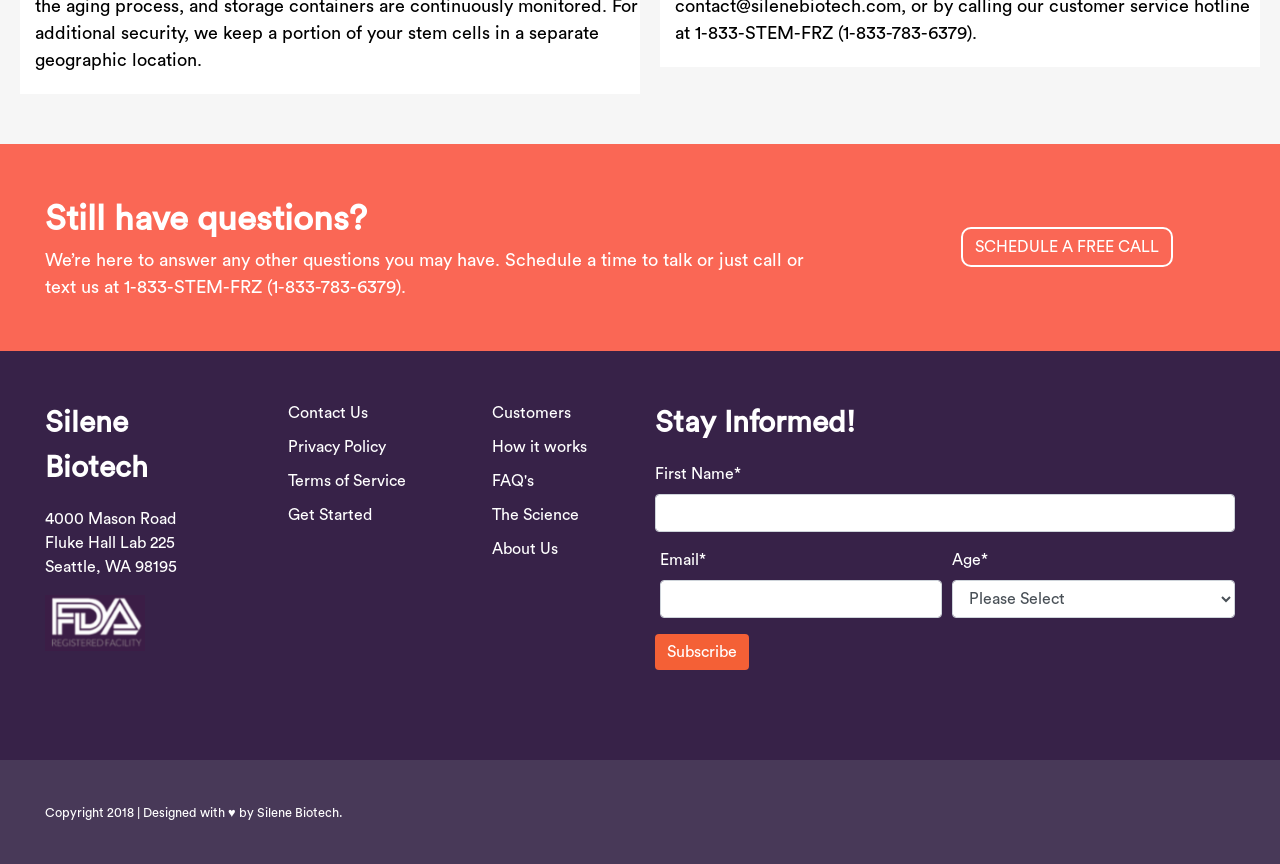
==== commit 9bff37e0: "Responsive from tablet finalized" ====
--- a/home.html
+++ b/home.html
@@ -10,12 +10,12 @@
   <link rel="stylesheet" href="css/style.css">
 </head>
 <body>
-  <nav class="navbar navbar-expand-lg">
+  <nav class="navbar navbar-light navbar-expand-lg">
         <a class="navbar-brand" href="#">
           <img src="assets/img/logo.png" width="143" alt="Silene Biotech">
         </a>
         <button class="navbar-toggler" type="button" data-toggle="collapse" data-target="#navbarNavDropdown" aria-controls="navbarNavDropdown" aria-expanded="false" aria-label="Toggle navigation">
-            <span class="navbar-toggler-icon"></span>
+            <span class="navbar-toggler-icon my-toggler"></span>
         </button>
         <div id="navbarNavDropdown" class="navbar-collapse collapse">
             <ul class="navbar-nav mr-auto">
@@ -49,12 +49,13 @@
         </div>
     </nav>
 
+
   <section class="container-fluid choose-s">
     <div class="w-container">
       <h1 class="text-center choose-s__title">Choose your StemFreeze Service</h1>
       <div class="row choose-s__services">
-        <div class="col"></div>
-        <div class="text-center choose-s__walkin-div">
+        <div class="col- col-md-1"></div>
+        <div class="text-center choose-s__walkin-div col-md-5">
           <p class="choose-s__subtitles">Walk-in</p>
           <p class="choose-s__price">$500</p>
           <p><b>One time</b> processing fee</p>
@@ -68,7 +69,7 @@
           <hr>
           <p>Downtown Seattle</p>
         </div>
-        <div class="text-center choose-s__concierge-div">
+        <div class="text-center choose-s__concierge-div col-md-5">
           <p class="choose-s__subtitles concierge-subtitle">Concierge</p>
           <p class="choose-s__price">$1,000</p>
           <p><b>One time</b> processing fee</p>
@@ -82,7 +83,7 @@
           <hr>
           <p>Seattle and surrounding area</p>
         </div>
-        <div class="col"></div>
+        <div class="col- col-md-1"></div>
       </div>
     </div>
   </section>
@@ -95,23 +96,23 @@
       </div>
       <div class="row text-center cities-divs">
         <div class="col"></div>
-        <div class="col-3">
+         <div class="col-3 col-md-5"> <!-- <div class="col-3"> -->
           <button class="city-card la-div">Los Angeles</button>
         </div>
-        <div class="col-3">
+        <div class="col-3 col-md-5"> <!-- <div class="col-3"> -->
           <button class="city-card seattle-div">Seattle</button>
         </div>
         <div class="col"></div>
       </div>
     </div>
-
-  </section>
+  </section>
+
   <section class="partner-s">
     <div class="w-container">
       <h3 class="text-center partner--header">Partner</h3>
       <div class="row text-center partners-divs">
         <div class="col"></div>
-        <div class="col-3">
+        <div class="col-3 col-md-5">
           <button class="partner-card doctor-card">
             <div class="row">
               <div class="col-1"></div>
@@ -126,7 +127,7 @@
             </div>
           </button>
         </div>
-        <div class="col-3">
+        <div class="col-3 col-md-5">
           <button class="partner-card blood-partner">
             <div class="row">
               <div class="col-1"></div>
@@ -151,7 +152,7 @@
         <h5 class="text-center chooselo--header">Storage Plan</h5>
       <div class="row text-center storage-divs">
         <div class="col"></div>
-        <div class="col-3">
+        <div class="col-3 col-md-5">
           <button class="storage-card storage-la-card">
             <div class="row">
               <div class="col-12">
@@ -163,7 +164,7 @@
             </div>
           </button>
         </div>
-        <div class="col-3">
+        <div class="col-3 col-md-5">
           <button class="storage-card storage-seattle-card">
             <div class="row">
               <div class="col-12">
--- a/css/style.css
+++ b/css/style.css
@@ -184,7 +184,7 @@
     list-style: none;
     margin-left: 20px; }
     nav div ul li a {
-      color: #372248;
+      color: #372248 !important;
       text-decoration: none; }
   nav div .nav-b-touch {
     border: 1px solid #372248;
@@ -194,7 +194,12 @@
     background-color: #F46036;
     border-radius: 5px; }
     nav div .nav-b-started a {
-      color: #ffffff; }
+      color: #ffffff !important; }
+  @media (min-width: 768px) and (max-width: 991px) {
+    nav div .nav-b-touch, nav div .nav-b-started {
+      width: 100px;
+      text-align: center;
+      margin-bottom: 10px; } }
 
 .choose-s {
   color: #ffffff;
@@ -209,8 +214,18 @@
       color: #5B85AA;
       background-color: #ffffff;
       width: 360px;
-      height: 378px;
+      height: 378px; }
+      @media (max-width: 767px) {
+        .choose-s .choose-s__services .choose-s__walkin-div, .choose-s .choose-s__services .choose-s__concierge-div {
+          margin: 15px 0px 0px 0px; } }
+    .choose-s .choose-s__services .choose-s__walkin-div {
       margin-left: 30px; }
+      @media (min-width: 768px) and (max-width: 991px) {
+        .choose-s .choose-s__services .choose-s__walkin-div {
+          margin-left: 0px; } }
+    @media (min-width: 768px) and (max-width: 991px) {
+      .choose-s .choose-s__services .choose-s__concierge-div {
+        margin-left: 30px; } }
   .choose-s .choose-s__subtitles {
     margin: 40px 0px 0px 0px; }
   .choose-s .concierge-subtitle {
@@ -225,6 +240,9 @@
 .walkin-s {
   color: #000000;
   background-color: #ffffff; }
+  @media (min-width: 768px) and (max-width: 991px) {
+    .walkin-s .city-card {
+      width: 100%; } }
   .walkin-s .walkin--title {
     color: #372248;
     margin: 50px 0px 40px 0px; }
@@ -246,6 +264,9 @@
   .partner-s .partner-card .cards-fontsize {
     font-size: 12px;
     margin: auto; }
+  @media (min-width: 768px) and (max-width: 991px) {
+    .partner-s .partner-card {
+      width: 100%; } }
   .partner-s .doctor-card:focus, .partner-s .partner-card:focus {
     outline: 0; }
   .partner-s .blood-partner {
@@ -259,6 +280,9 @@
     font-size: 20px; }
   .storage-s .storage-divs .storage-card .storage-price {
     font-size: 50px; }
+  @media (min-width: 768px) and (max-width: 991px) {
+    .storage-s .storage-divs .storage-card {
+      width: 100%; } }
 .storage-s .storage-divs .storage-la-card {
   margin: 0; }
 .storage-s .storage-divs .storage-la-card:focus, .storage-s .storage-divs .storage-seattle-card:focus {
@@ -287,6 +311,11 @@
   .second-order-s .quantity-button p {
     margin: 10px 0px 0px 0px;
     font-size: 12px; }
+    @media (min-width: 768px) and (max-width: 991px) {
+      .second-order-s .quantity-button p {
+        font-size: 9px; }
+        .second-order-s .quantity-button p input#number {
+          width: 90%; } }
 .second-order-s .quantity-line, .second-order-s .quantity-numbers {
   font-size: 22px; }
 .second-order-s .quantity-line {
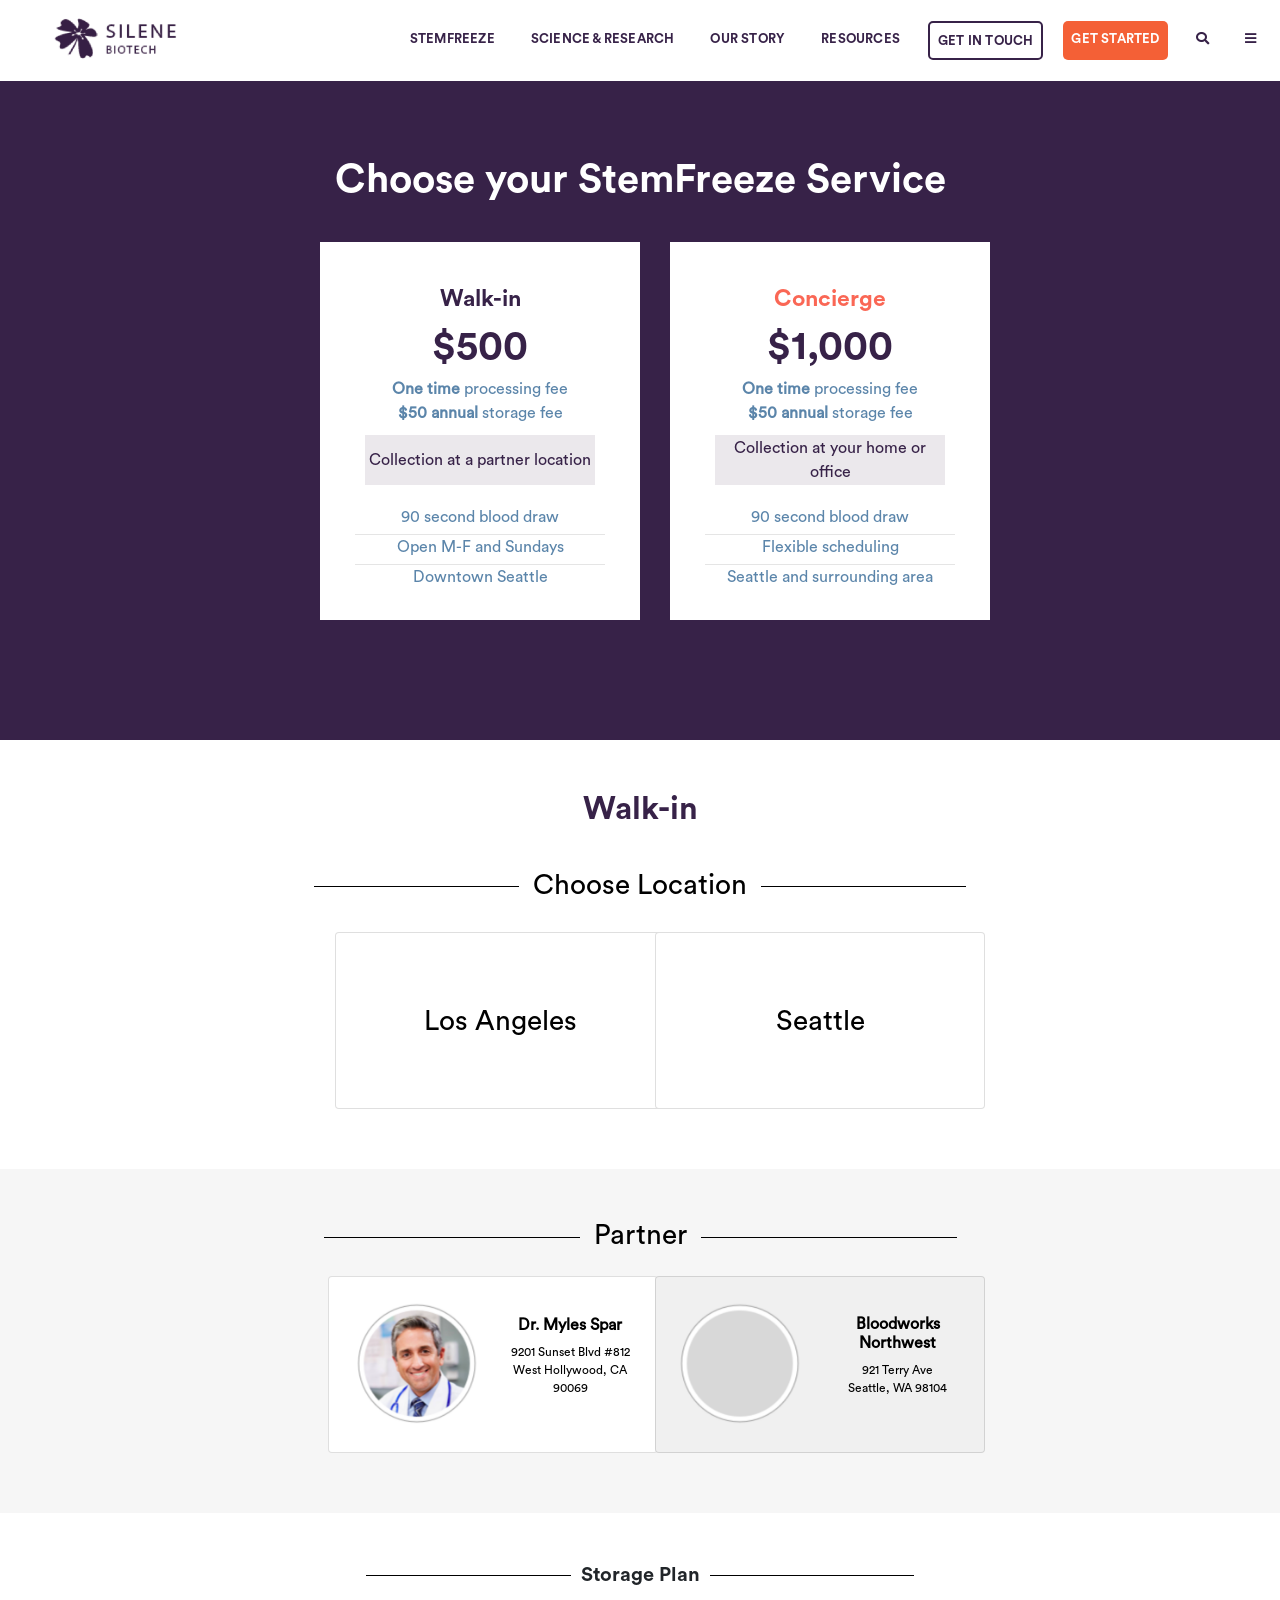
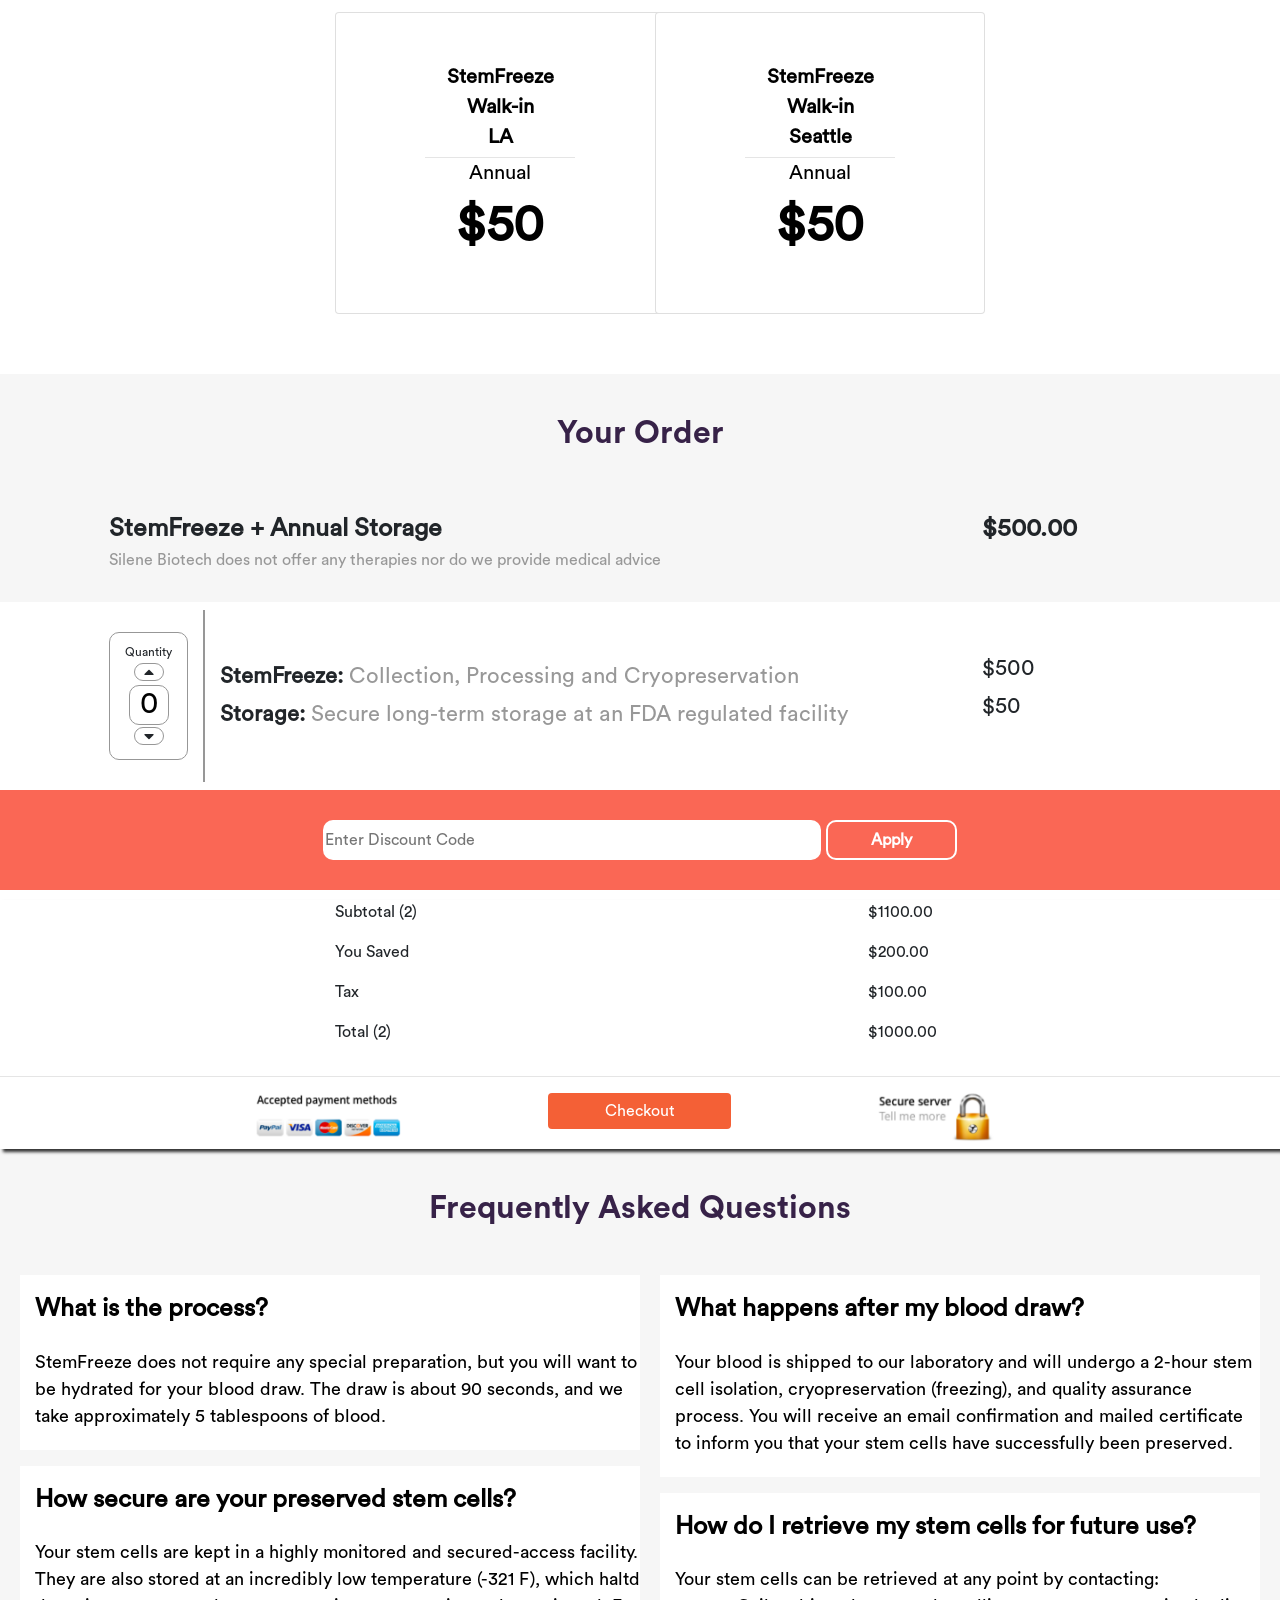
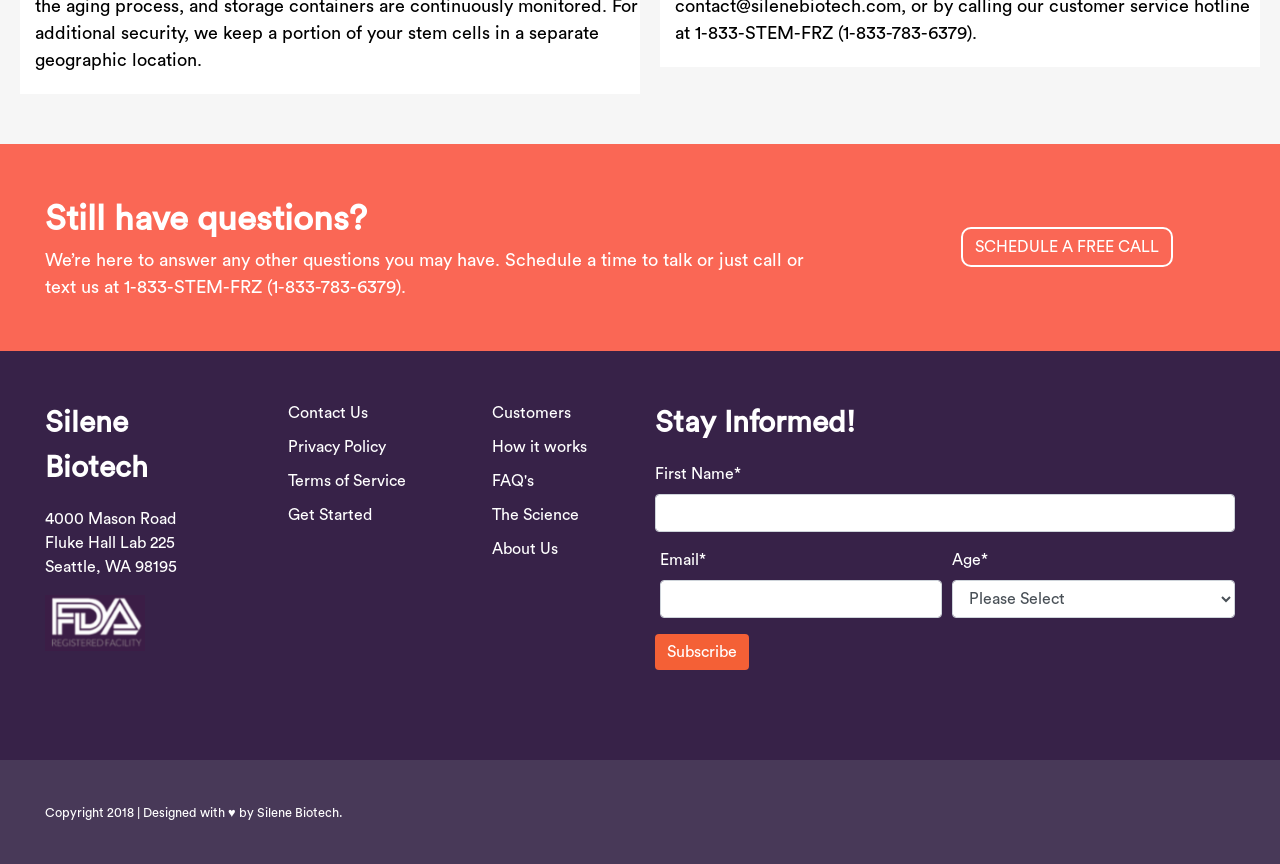
==== commit 51791bce: "Finalizing responsive" ====
--- a/home.html
+++ b/home.html
@@ -54,8 +54,8 @@
     <div class="w-container">
       <h1 class="text-center choose-s__title">Choose your StemFreeze Service</h1>
       <div class="row choose-s__services">
-        <div class="col- col-md-1"></div>
-        <div class="text-center choose-s__walkin-div col-md-5">
+        <div class="col- col-md-1 col-lg-3"></div>
+        <div class="text-center choose-s__walkin-div col-md-5 col-lg-3">
           <p class="choose-s__subtitles">Walk-in</p>
           <p class="choose-s__price">$500</p>
           <p><b>One time</b> processing fee</p>
@@ -69,7 +69,7 @@
           <hr>
           <p>Downtown Seattle</p>
         </div>
-        <div class="text-center choose-s__concierge-div col-md-5">
+        <div class="text-center choose-s__concierge-div col-md-5 col-lg-3">
           <p class="choose-s__subtitles concierge-subtitle">Concierge</p>
           <p class="choose-s__price">$1,000</p>
           <p><b>One time</b> processing fee</p>
@@ -83,7 +83,7 @@
           <hr>
           <p>Seattle and surrounding area</p>
         </div>
-        <div class="col- col-md-1"></div>
+        <div class="col- col-md-1c"></div>
       </div>
     </div>
   </section>
@@ -96,10 +96,10 @@
       </div>
       <div class="row text-center cities-divs">
         <div class="col"></div>
-         <div class="col-3 col-md-5"> <!-- <div class="col-3"> -->
+         <div class="col-sm-5 col-md-5 col-lg-3"> <!-- <div class="col-3"> -->
           <button class="city-card la-div">Los Angeles</button>
         </div>
-        <div class="col-3 col-md-5"> <!-- <div class="col-3"> -->
+        <div class="col-sm-5 col-md-5 col-lg-3"> <!-- <div class="col-3"> -->
           <button class="city-card seattle-div">Seattle</button>
         </div>
         <div class="col"></div>
@@ -112,7 +112,7 @@
       <h3 class="text-center partner--header">Partner</h3>
       <div class="row text-center partners-divs">
         <div class="col"></div>
-        <div class="col-3 col-md-5">
+        <div class="col-sm-12 col-md-5 col-lg-3">
           <button class="partner-card doctor-card">
             <div class="row">
               <div class="col-1"></div>
@@ -127,7 +127,7 @@
             </div>
           </button>
         </div>
-        <div class="col-3 col-md-5">
+        <div class="col-sm-12 col-md-5 col-lg-3">
           <button class="partner-card blood-partner">
             <div class="row">
               <div class="col-1"></div>
@@ -152,7 +152,7 @@
         <h5 class="text-center chooselo--header">Storage Plan</h5>
       <div class="row text-center storage-divs">
         <div class="col"></div>
-        <div class="col-3 col-md-5">
+        <div class="col-sm-12 col-md-5 col-lg-3">
           <button class="storage-card storage-la-card">
             <div class="row">
               <div class="col-12">
@@ -164,7 +164,7 @@
             </div>
           </button>
         </div>
-        <div class="col-3 col-md-5">
+        <div class="col-sm-12 col-md-5 col-lg-3">
           <button class="storage-card storage-seattle-card">
             <div class="row">
               <div class="col-12">
@@ -201,7 +201,7 @@
     <div class="w-container">
       <div class="row">
         <div class="col-1"></div>
-        <div class="col-1">
+        <div class="col-sm-12 col-md-1 col-lg-1">
           <form class="quantity-button">
             <p>Quantity</p>
             <div class="value-button" id="increase" onclick="increaseValue()" value="Increase Value"><i class="fas fa-caret-up"></i></div>
@@ -209,11 +209,11 @@
             <div class="value-button" id="decrease" onclick="decreaseValue()" value="Decrease Value"><i class="fas fa-caret-down"></i></div>
           </form>
         </div>
-        <div class="col-7 quantity-line">
+        <div class="col-sm-5 col-md-7 col-lg-7 quantity-line">
           <p><b>StemFreeze:</b><span> Collection, Processing and Cryopreservation</span></p>
           <p><b>Storage:</b><span> Secure long-term storage at an FDA regulated facility</span></p>
         </div>
-        <div class="col-3 quantity-numbers">
+        <div class="col-sm-3 col-md-3 col-lg-3 quantity-numbers">
           <p>$500</p>
           <p>$50</p>
         </div>
@@ -294,7 +294,8 @@
           </div>
           <div class="individual-question-2">
             <p class="ind-question-title"><b>How do I retrieve my stem cells for future use?</b></p>
-            <p class="ind-question-text">Your stem cells can be retrieved at any point by contacting: contact@silenebiotech.com,
+            <p class="ind-question-text">Your stem cells can be retrieved at any point by contacting:
+              contact@silenebiotech.com,
               or by calling our customer service hotline at 1-833-STEM-FRZ (1-833-783-6379).</p>
           </div>
         </div>
@@ -305,12 +306,12 @@
   <section class="container-fluid schedule-s">
     <div class="w-container">
       <div class="row schedule-s-content">
-        <div class="col-8">
+        <div class="col-sm-8 col-mg-8 col-lg-8">
           <p class="schedule-s-text"><b>Still have questions?</b></p>
           <p class="schedule-s-text">We’re here to answer any other questions you may have.
             Schedule a time to talk or just call or text us at 1-833-STEM-FRZ (1-833-783-6379).</p>
         </div>
-        <div class="col-4 schedule-button">
+        <div class="col-sm-4 col-md-4 col-lg-4 schedule-button">
           <button type="button" class="btn btn-secondary">SCHEDULE A FREE CALL</button>
         </div>
       </div>
@@ -320,12 +321,12 @@
   <section class="container-fluid footer-s">
     <div class="w-container">
       <div class="row footer-d">
-        <div class="col-2">
+        <div class="col-6 col-sm-6 col-md-2 col-lg-2">
           <p class="footer-titles"><b>Silene Biotech</b></p>
           <p>4000 Mason Road<br>Fluke Hall Lab 225<br>Seattle, WA 98195</p>
           <img src="assets/img/FDA.png" width="100" alt="FDA">
         </div>
-        <div class="col-2">
+        <div class="col-6 col-sm-6 col-md-2 col-lg-2">
           <ul>
             <li><a href="#">Contact Us</a></li>
             <li><a href="#">Privacy Policy</a></li>
@@ -333,7 +334,7 @@
             <li><a href="#">Get Started</a></li>
           </ul>
         </div>
-        <div class="col-2">
+        <div class="col-6 col-sm-6 col-md-2 col-lg-2">
           <ul>
             <li><a href="#">Customers</a></li>
             <li><a href="#">How it works</a></li>
@@ -342,7 +343,7 @@
             <li><a href="#">About Us</a></li>
           </ul>
         </div>
-        <div class="col-6">
+        <div class="col-6 col-sm-6 col-md-6 col-lg-6">
           <p class="footer-titles"><b>Stay Informed!</b></p>
           <form>
             <div class="form-group">
--- a/css/style.css
+++ b/css/style.css
@@ -195,7 +195,7 @@
     border-radius: 5px; }
     nav div .nav-b-started a {
       color: #ffffff !important; }
-  @media (min-width: 768px) and (max-width: 991px) {
+  @media (max-width: 991px) {
     nav div .nav-b-touch, nav div .nav-b-started {
       width: 100px;
       text-align: center;
@@ -218,14 +218,23 @@
       @media (max-width: 767px) {
         .choose-s .choose-s__services .choose-s__walkin-div, .choose-s .choose-s__services .choose-s__concierge-div {
           margin: 15px 0px 0px 0px; } }
-    .choose-s .choose-s__services .choose-s__walkin-div {
+      @media (min-width: 320px) and (max-width: 480px) {
+        .choose-s .choose-s__services .choose-s__walkin-div, .choose-s .choose-s__services .choose-s__concierge-div {
+          width: 100%; } }
+    @media (min-width: 320px) and (max-width: 480px) {
+      .choose-s .choose-s__services .choose-s__walkin-div {
+        margin-left: 0px; } }
+    @media (min-width: 768px) and (max-width: 991px) {
+      .choose-s .choose-s__services .choose-s__walkin-div {
+        margin-left: 0px; } }
+    .choose-s .choose-s__services .choose-s__concierge-div {
       margin-left: 30px; }
+      @media (min-width: 320px) and (max-width: 480px) {
+        .choose-s .choose-s__services .choose-s__concierge-div {
+          margin-left: 0px; } }
       @media (min-width: 768px) and (max-width: 991px) {
-        .choose-s .choose-s__services .choose-s__walkin-div {
-          margin-left: 0px; } }
-    @media (min-width: 768px) and (max-width: 991px) {
-      .choose-s .choose-s__services .choose-s__concierge-div {
-        margin-left: 30px; } }
+        .choose-s .choose-s__services .choose-s__concierge-div {
+          margin-left: 30px; } }
   .choose-s .choose-s__subtitles {
     margin: 40px 0px 0px 0px; }
   .choose-s .concierge-subtitle {
@@ -240,6 +249,9 @@
 .walkin-s {
   color: #000000;
   background-color: #ffffff; }
+  @media (min-width: 320px) and (max-width: 480px) {
+    .walkin-s .city-card {
+      width: 100%; } }
   @media (min-width: 768px) and (max-width: 991px) {
     .walkin-s .city-card {
       width: 100%; } }
@@ -251,6 +263,9 @@
     margin: 30px 0px 60px 0px; }
     .walkin-s .cities-divs .la-div:focus, .walkin-s .cities-divs .seattle-div:focus {
       outline: 0; }
+    @media (min-width: 320px) and (max-width: 480px) {
+      .walkin-s .cities-divs .la-div {
+        margin-bottom: 15px; } }
 
 .partner-s {
   color: #000000;
@@ -264,9 +279,15 @@
   .partner-s .partner-card .cards-fontsize {
     font-size: 12px;
     margin: auto; }
+  @media (min-width: 320px) and (max-width: 480px) {
+    .partner-s .partner-card {
+      width: 100%; } }
   @media (min-width: 768px) and (max-width: 991px) {
     .partner-s .partner-card {
       width: 100%; } }
+  @media (min-width: 320px) and (max-width: 480px) {
+    .partner-s .doctor-card {
+      margin-bottom: 15px; } }
   .partner-s .doctor-card:focus, .partner-s .partner-card:focus {
     outline: 0; }
   .partner-s .blood-partner {
@@ -280,11 +301,17 @@
     font-size: 20px; }
   .storage-s .storage-divs .storage-card .storage-price {
     font-size: 50px; }
+  @media (min-width: 320px) and (max-width: 480px) {
+    .storage-s .storage-divs .storage-card {
+      width: 100%; } }
   @media (min-width: 768px) and (max-width: 991px) {
     .storage-s .storage-divs .storage-card {
       width: 100%; } }
 .storage-s .storage-divs .storage-la-card {
   margin: 0; }
+  @media (min-width: 320px) and (max-width: 480px) {
+    .storage-s .storage-divs .storage-la-card {
+      margin-bottom: 15px; } }
 .storage-s .storage-divs .storage-la-card:focus, .storage-s .storage-divs .storage-seattle-card:focus {
   outline: 0; }
 .storage-s .chooselo--header {
@@ -308,6 +335,9 @@
 
 .second-order-s .quantity-button {
   margin: 30px 0px 30px 0px; }
+  @media (min-width: 320px) and (max-width: 480px) {
+    .second-order-s .quantity-button {
+      margin: 30px 0px 0px 0px; } }
   .second-order-s .quantity-button p {
     margin: 10px 0px 0px 0px;
     font-size: 12px; }
@@ -327,6 +357,9 @@
     color: #989898; }
 .second-order-s .quantity-numbers p:nth-of-type(1) {
   margin: 50px 0px 5px 0px; }
+  @media (min-width: 320px) and (max-width: 480px) {
+    .second-order-s .quantity-numbers p:nth-of-type(1) {
+      margin: 0px 0px 5px 0px; } }
 
 .discount-code-s {
   color: #ffffff;
@@ -338,8 +371,14 @@
     border-radius: 10px;
     width: 38%;
     margin: 0px 5px 0px 0px; }
+    @media (min-width: 320px) and (max-width: 480px) {
+      .discount-code-s .discount-bar__input {
+        width: auto; } }
   .discount-code-s .discount-bar__button {
     width: 10%; }
+    @media (min-width: 320px) and (max-width: 480px) {
+      .discount-code-s .discount-bar__button {
+        width: auto; } }
 
 .breakdown-s {
   width: 100%;
@@ -349,10 +388,19 @@
     margin: 10px 0px 0px 0px; }
   .breakdown-s .breakdown-checkout {
     width: 45%; }
+    @media (min-width: 320px) and (max-width: 480px) {
+      .breakdown-s .breakdown-checkout {
+        width: auto; } }
   .breakdown-s .payment-methods img:nth-of-type(1) {
     max-width: 40%; }
+    @media (min-width: 320px) and (max-width: 480px) {
+      .breakdown-s .payment-methods img:nth-of-type(1) {
+        max-width: 60%; } }
   .breakdown-s .secure-server img:nth-of-type(1) {
     max-width: 30%; }
+    @media (min-width: 320px) and (max-width: 480px) {
+      .breakdown-s .secure-server img:nth-of-type(1) {
+        max-width: 50%; } }
 
 .questions-s {
   color: #000000;
@@ -373,9 +421,11 @@
   .questions-s .question-div .individual-question:nth-of-type(2) {
     margin: 0px 0px 50px 20px; }
   .questions-s .question-div .individual-question-2:nth-of-type(1) {
-    margin: 0px 20px 10px 20px; }
+    margin: 0px 20px 10px 20px;
+    overflow-wrap: break-word; }
   .questions-s .question-div .individual-question-2:nth-of-type(2) {
-    margin: 0px 20px 10px 20px; }
+    margin: 0px 20px 10px 20px;
+    overflow-wrap: break-word; }
   .questions-s .faq--title {
     color: #372248;
     padding: 40px 0px 40px 0px; }
@@ -383,11 +433,21 @@
 .schedule-s {
   color: #ffffff;
   background-color: #FA6755; }
+  @media (min-width: 320px) and (max-width: 480px) {
+    .schedule-s .schedule-s-content .schedule-button {
+      margin-bottom: 30px; } }
   .schedule-s .schedule-s-content .schedule-s-text:nth-of-type(1) {
     font-size: 35px;
     margin: 50px 0px 0px 30px; }
   .schedule-s .schedule-s-content .schedule-s-text:nth-of-type(2) {
     font-size: 18px;
     margin: 0px 0px 50px 30px; }
+    @media (min-width: 320px) and (max-width: 480px) {
+      .schedule-s .schedule-s-content .schedule-s-text:nth-of-type(2) {
+        margin: 0px 0px 25px 30px; } }
+
+@media (min-width: 320px) and (max-width: 480px) {
+  .footer-d ul {
+    margin-top: 25px; } }
 
 /*# sourceMappingURL=style.css.map */
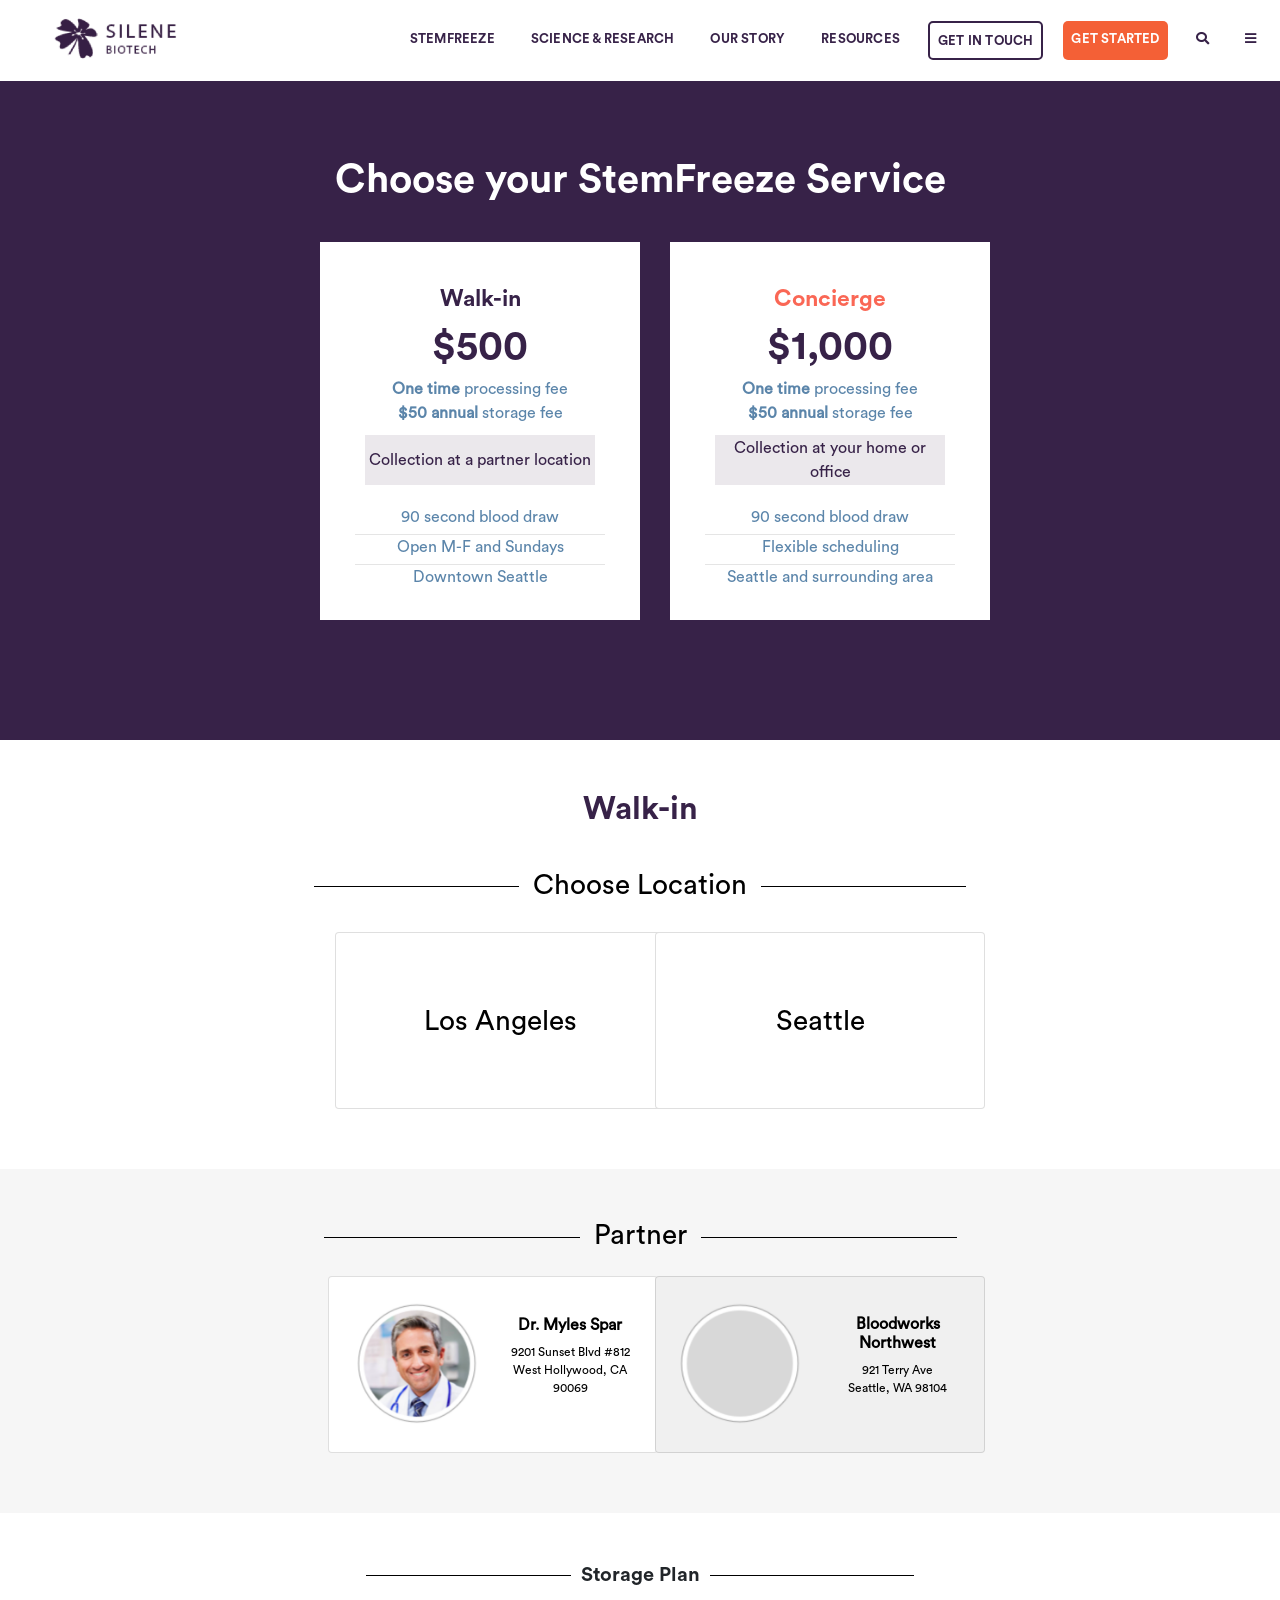
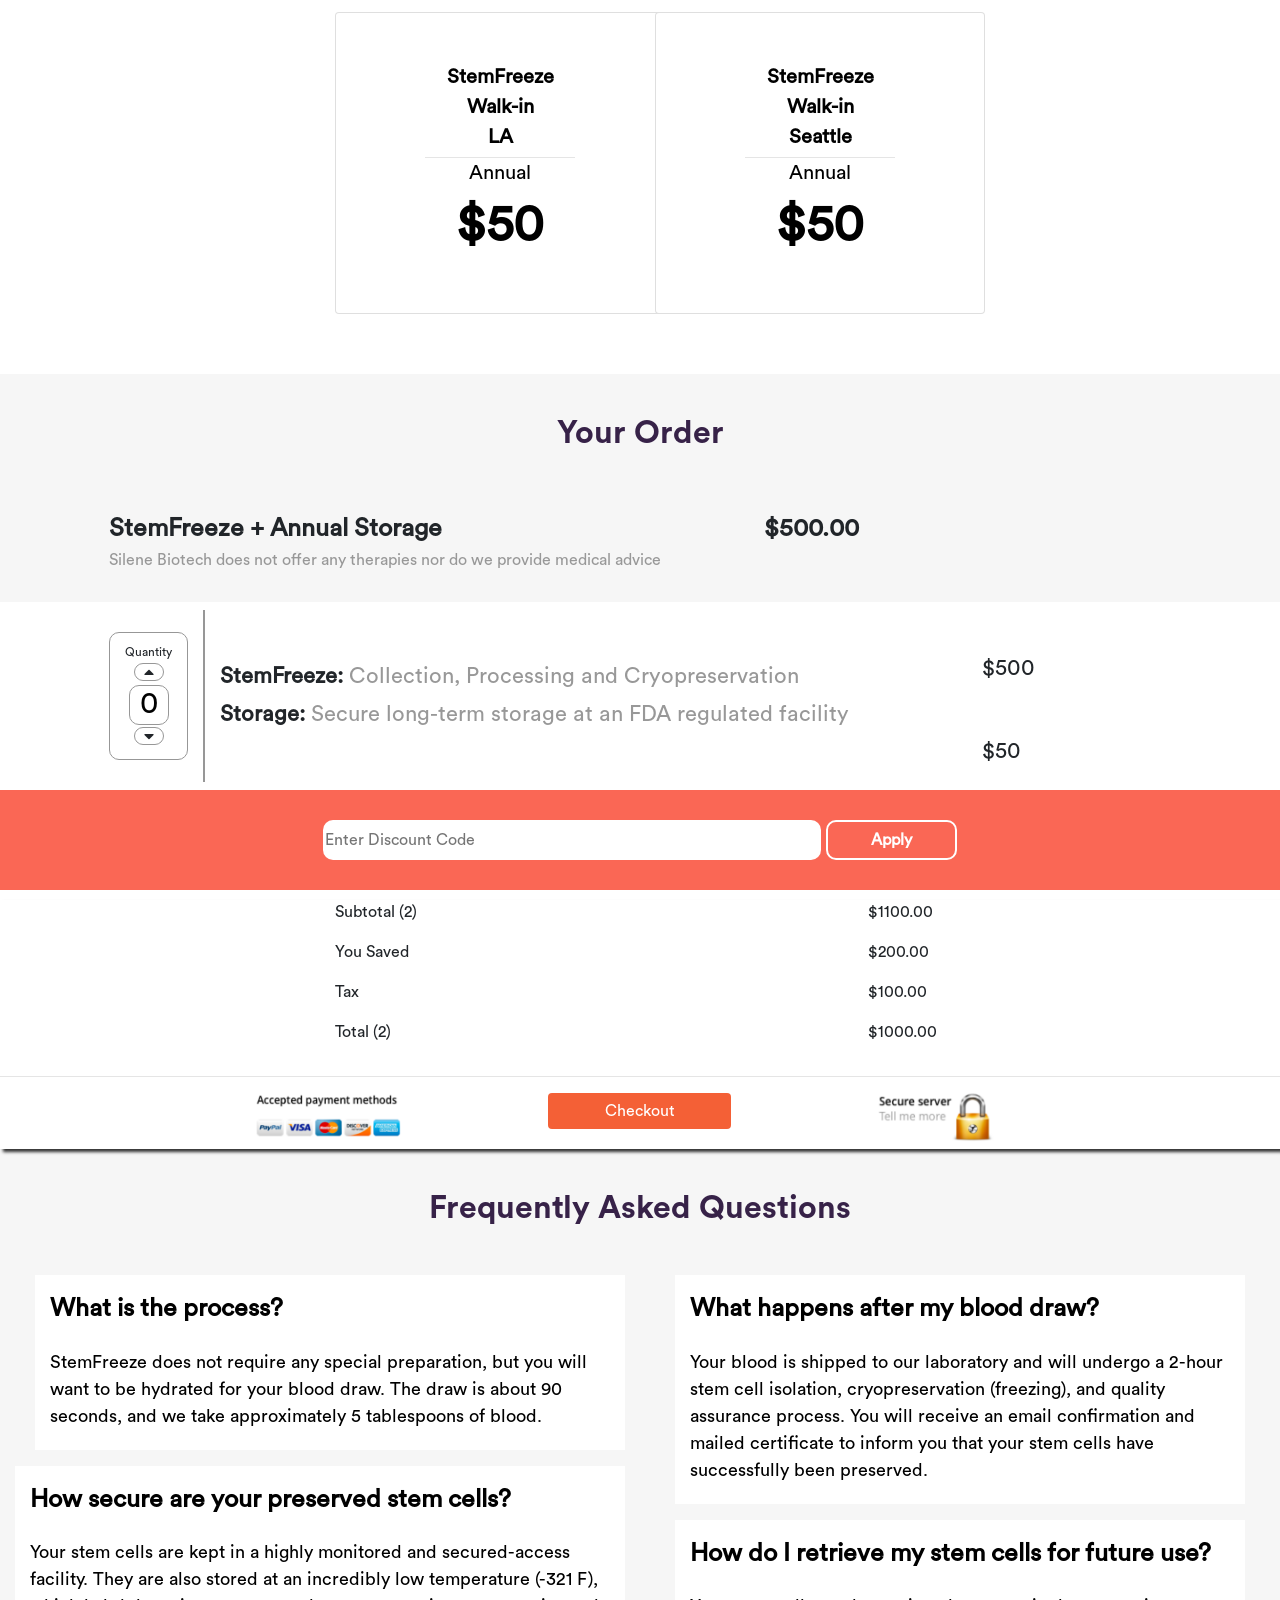
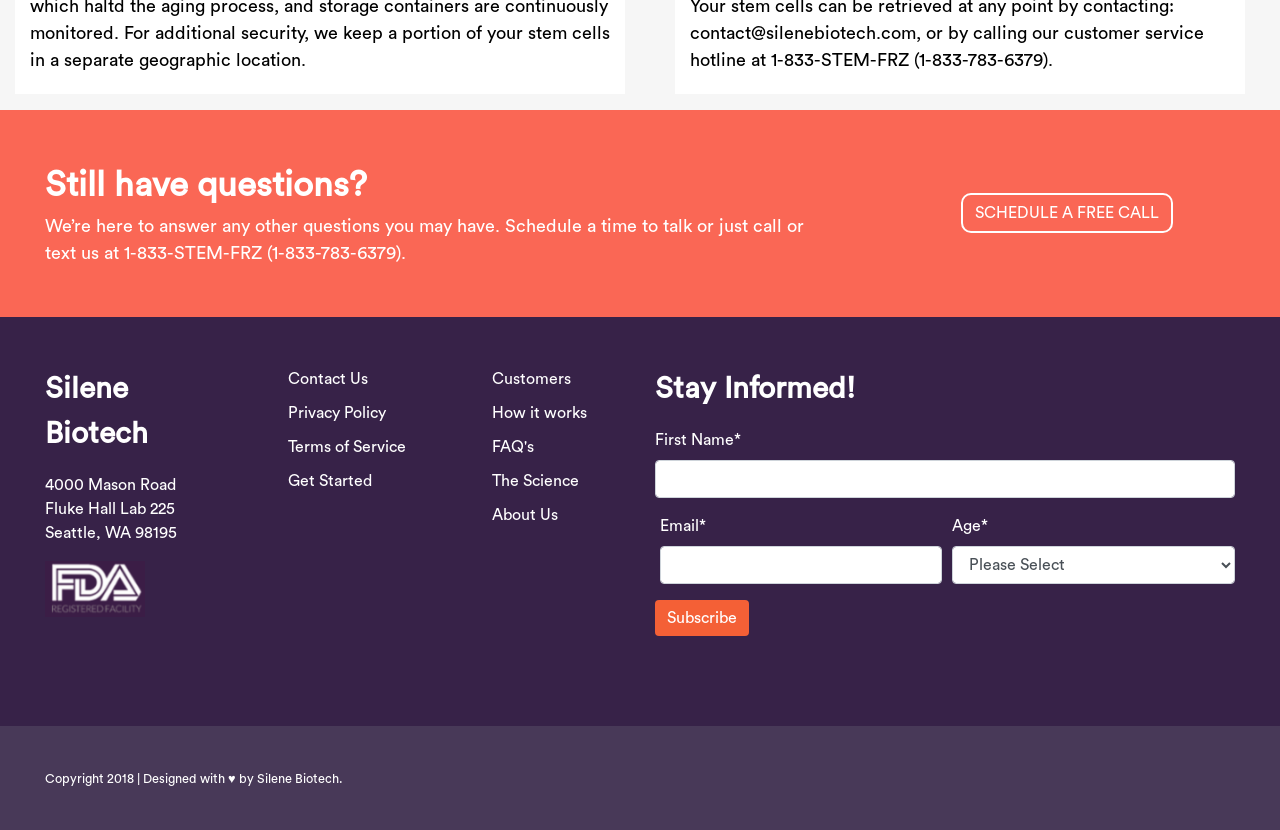
==== commit c8a919f1: "finalizing mobile" ====
--- a/home.html
+++ b/home.html
@@ -186,7 +186,7 @@
       <h2 class="text-center your-order__title">Your Order</h2>
       <div class="row">
         <div class="col-1"></div>
-        <div class="col-8 first-order__div">
+        <div class="col-6 first-order__div">
           <p class="your-order__text"><b>StemFreeze + Annual Storage</b></p>
           <p class="your-order__text">Silene Biotech does not offer any therapies nor do we provide medical advice</p>
         </div>
@@ -201,7 +201,7 @@
     <div class="w-container">
       <div class="row">
         <div class="col-1"></div>
-        <div class="col-sm-12 col-md-1 col-lg-1">
+        <div class="col-3 col-md-1 col-lg-1">
           <form class="quantity-button">
             <p>Quantity</p>
             <div class="value-button" id="increase" onclick="increaseValue()" value="Increase Value"><i class="fas fa-caret-up"></i></div>
@@ -209,11 +209,11 @@
             <div class="value-button" id="decrease" onclick="decreaseValue()" value="Decrease Value"><i class="fas fa-caret-down"></i></div>
           </form>
         </div>
-        <div class="col-sm-5 col-md-7 col-lg-7 quantity-line">
+        <div class="col-4 col-md-7 col-lg-7 quantity-line">
           <p><b>StemFreeze:</b><span> Collection, Processing and Cryopreservation</span></p>
           <p><b>Storage:</b><span> Secure long-term storage at an FDA regulated facility</span></p>
         </div>
-        <div class="col-sm-3 col-md-3 col-lg-3 quantity-numbers">
+        <div class="col-3 col-md-3 col-lg-3 quantity-numbers">
           <p>$500</p>
           <p>$50</p>
         </div>
@@ -235,15 +235,15 @@
   <section class="breakdown-s">
     <div class="w-container">
       <div class="row breakdown-amounts">
-        <div class="col-3"></div>
-        <div class="col-3">
+        <div class="col-md-1 col-lg-3"></div>
+        <div class="col-5 col-lg-3">
           <p>Subtotal (2)</p>
           <p>You Saved</p>
           <p>Tax</p>
           <p>Total (2)</p>
         </div>
-        <div class="col-2"></div>
-        <div class="col-3">
+        <div class="col-3 col-lg-2"></div>
+        <div class="col-3 col-lg-3">
           <p>$1100.00</p>
           <p>$200.00</p>
           <p>$100.00</p>
@@ -273,7 +273,7 @@
     <div class="w-container">
       <h2 class="text-center faq--title">Frequently Asked Questions</h2>
       <div class="row question-div">
-        <div class="col-6">
+        <div class="col-12 col-md-6 col-lg-6">
           <div class="individual-question">
             <p class="ind-question-title"><b>What is the process?</b></p>
             <p class="ind-question-text">StemFreeze does not require any special preparation, but you will want to be hydrated for your
@@ -286,7 +286,7 @@
           </div>
         </div>
 
-        <div class="col-6">
+        <div class="col-12 col-md-6 col-lg-6">
           <div class="individual-question-2">
             <p class="ind-question-title"><b>What happens after my blood draw?</b></p>
             <p class="ind-question-text">Your blood is shipped to our laboratory and will undergo a 2-hour stem cell isolation, cryopreservation (freezing), and quality assurance process.
--- a/css/style.css
+++ b/css/style.css
@@ -345,7 +345,10 @@
       .second-order-s .quantity-button p {
         font-size: 9px; }
         .second-order-s .quantity-button p input#number {
-          width: 90%; } }
+          width: 100%; } }
+  @media (min-width: 768px) and (max-width: 991px) {
+    .second-order-s .quantity-button input#number {
+      width: 100%; } }
 .second-order-s .quantity-line, .second-order-s .quantity-numbers {
   font-size: 22px; }
 .second-order-s .quantity-line {
@@ -359,7 +362,12 @@
   margin: 50px 0px 5px 0px; }
   @media (min-width: 320px) and (max-width: 480px) {
     .second-order-s .quantity-numbers p:nth-of-type(1) {
-      margin: 0px 0px 5px 0px; } }
+      margin: 60px 0px 5px 15px; } }
+.second-order-s .quantity-numbers p:nth-of-type(2) {
+  margin: 50px 0px 5px 0px; }
+  @media (min-width: 320px) and (max-width: 480px) {
+    .second-order-s .quantity-numbers p:nth-of-type(2) {
+      margin: 138px 0px 5px 0px; } }
 
 .discount-code-s {
   color: #ffffff;
@@ -418,14 +426,26 @@
       padding: 0px 0px 20px 15px; }
   .questions-s .question-div .individual-question:nth-of-type(1) {
     margin: 0px 0px 0px 20px; }
+    @media (min-width: 320px) and (max-width: 480px) {
+      .questions-s .question-div .individual-question:nth-of-type(1) {
+        margin: 0px 0px 0px 0px; } }
   .questions-s .question-div .individual-question:nth-of-type(2) {
-    margin: 0px 0px 50px 20px; }
+    margin: 0px 0px 0px 0px; }
+    @media (min-width: 320px) and (max-width: 480px) {
+      .questions-s .question-div .individual-question:nth-of-type(2) {
+        margin: 0px 0px 0px 0px; } }
   .questions-s .question-div .individual-question-2:nth-of-type(1) {
     margin: 0px 20px 10px 20px;
     overflow-wrap: break-word; }
+    @media (min-width: 320px) and (max-width: 480px) {
+      .questions-s .question-div .individual-question-2:nth-of-type(1) {
+        margin: 0px 0px 0px 0px; } }
   .questions-s .question-div .individual-question-2:nth-of-type(2) {
     margin: 0px 20px 10px 20px;
     overflow-wrap: break-word; }
+    @media (min-width: 320px) and (max-width: 480px) {
+      .questions-s .question-div .individual-question-2:nth-of-type(2) {
+        margin: 0px 0px 0px 0px; } }
   .questions-s .faq--title {
     color: #372248;
     padding: 40px 0px 40px 0px; }
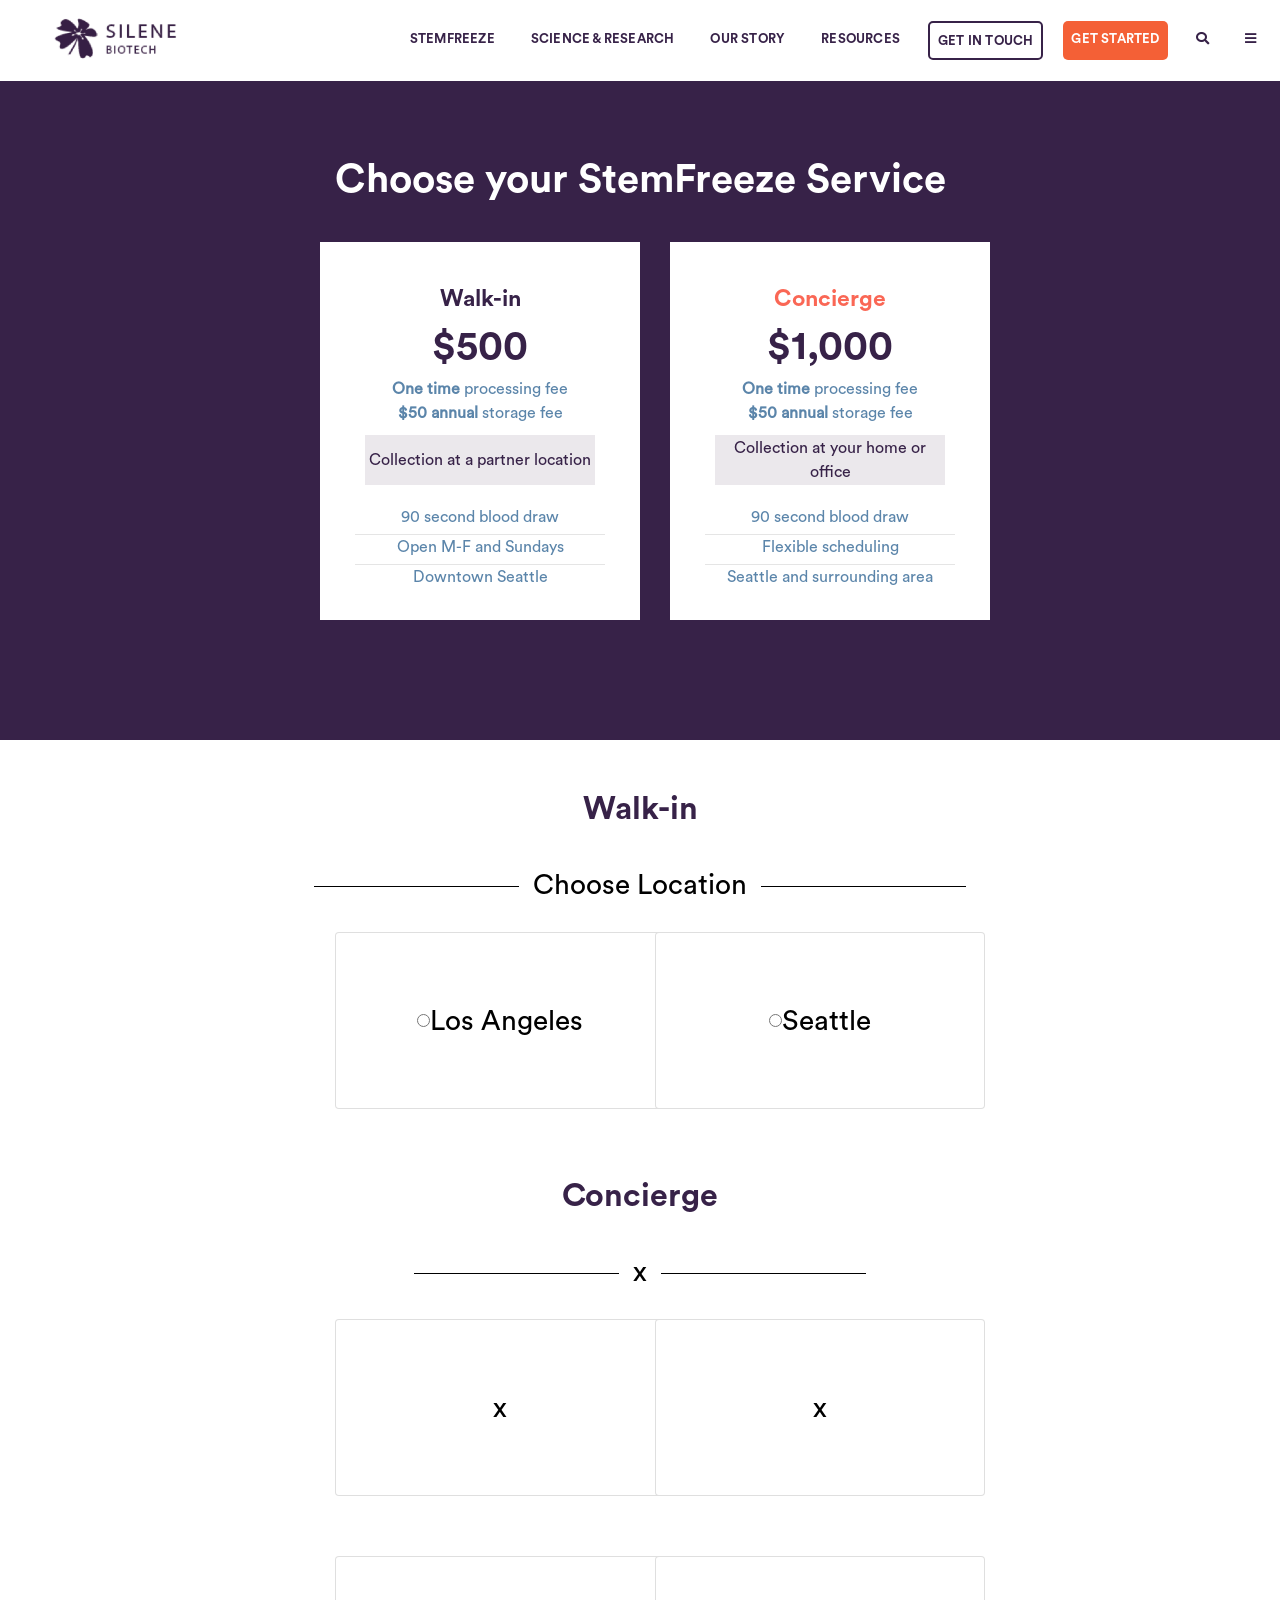
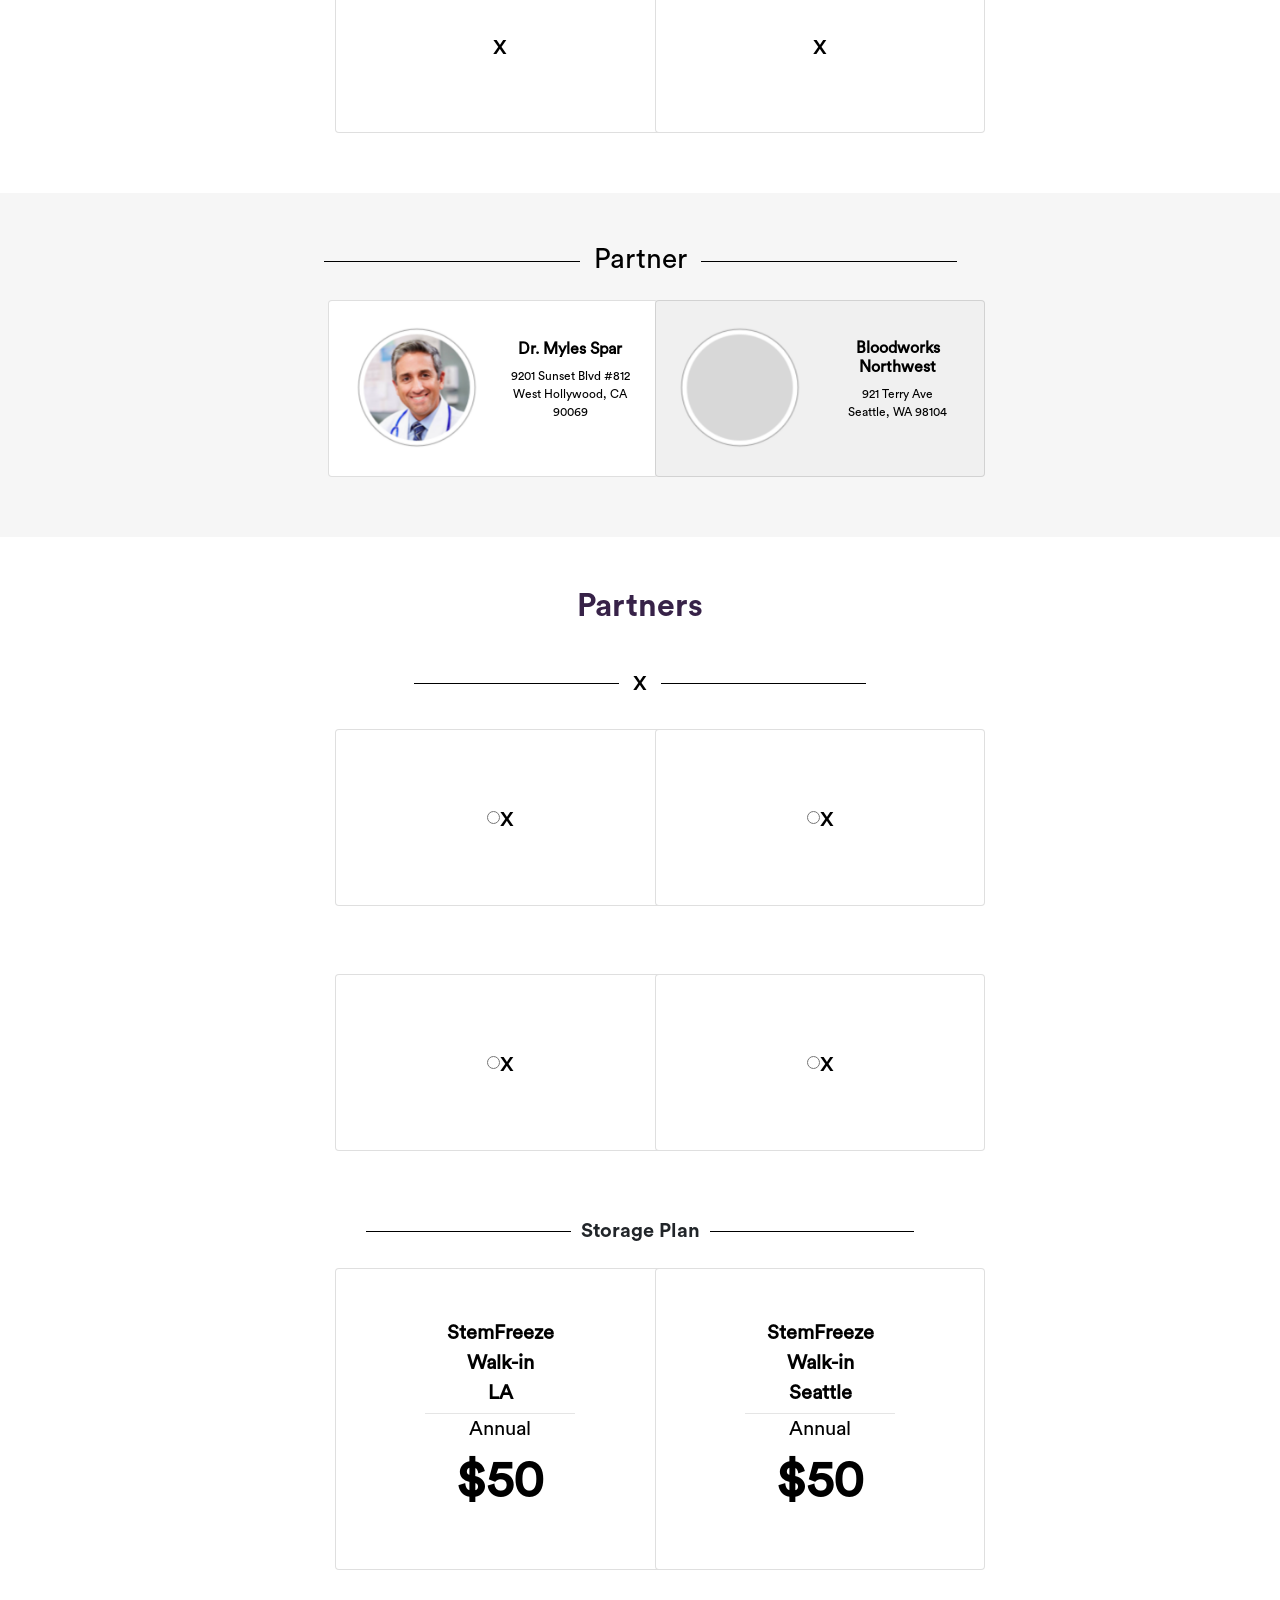
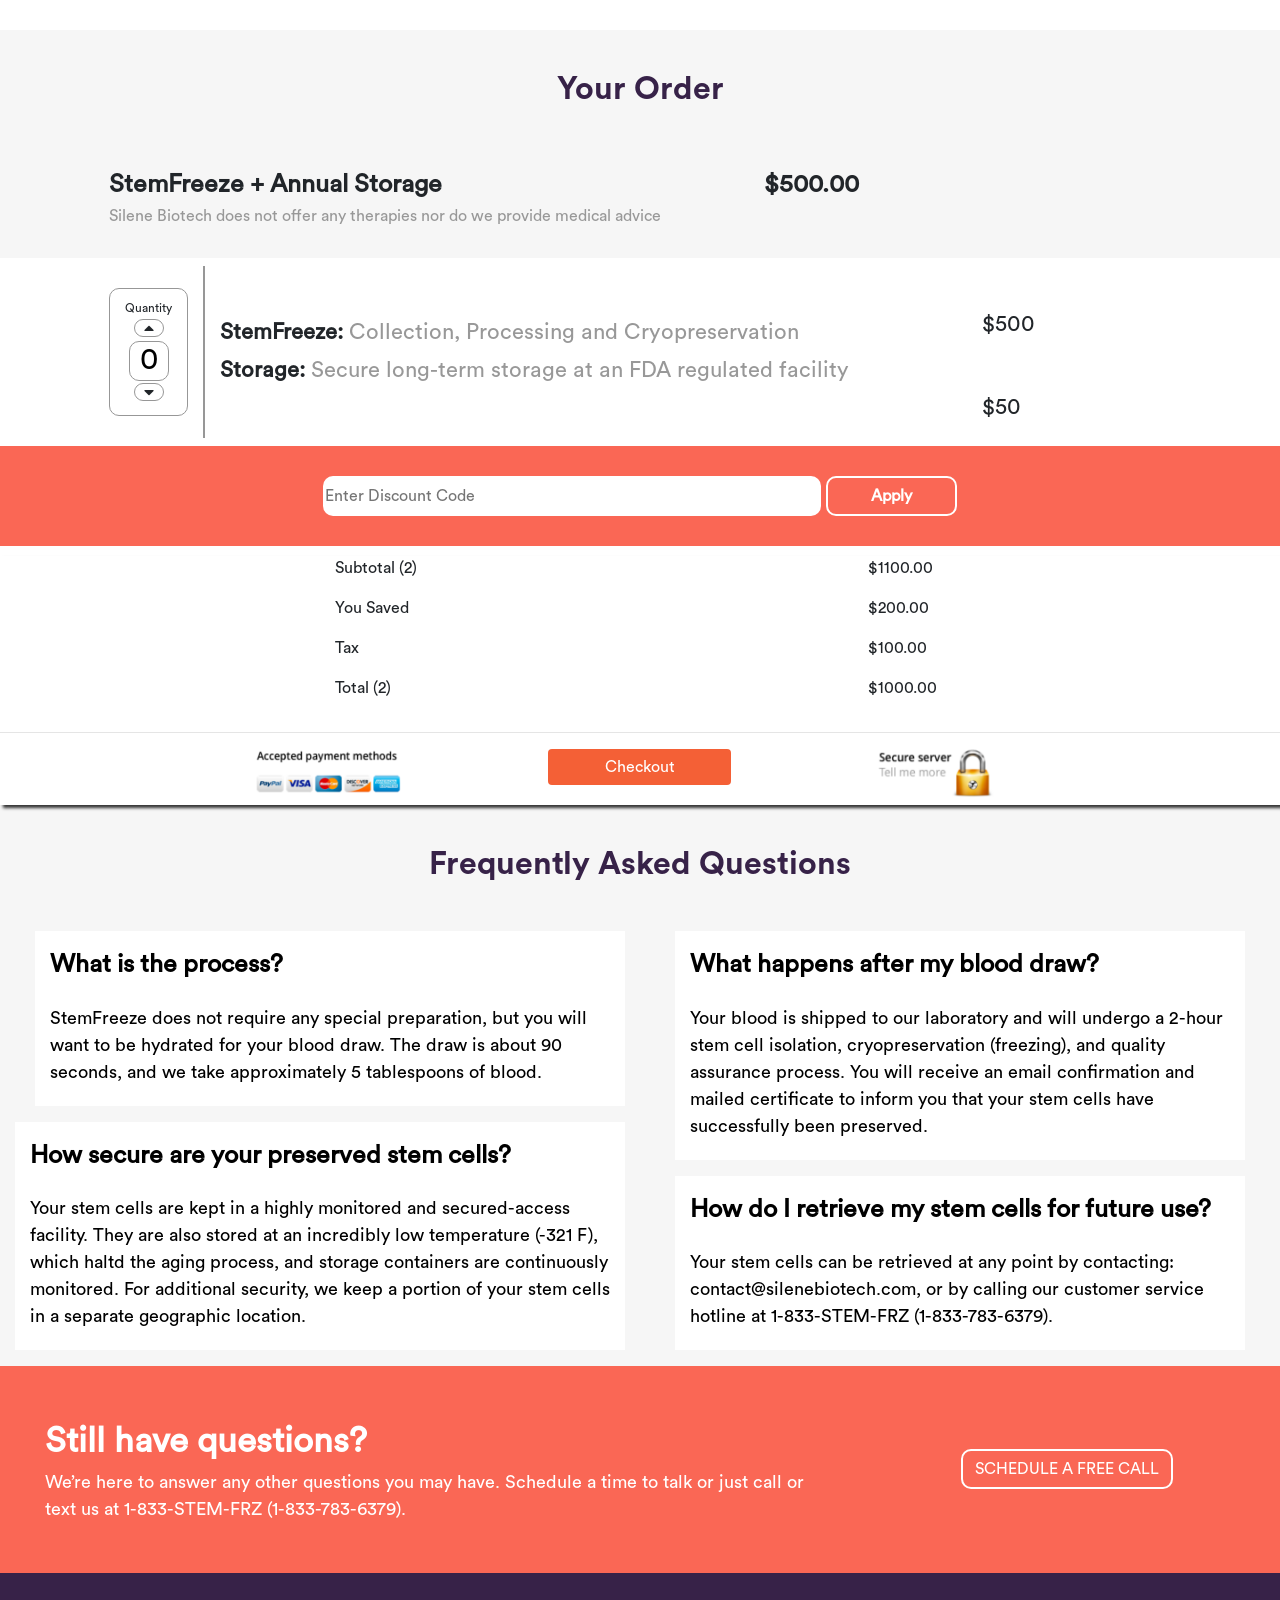
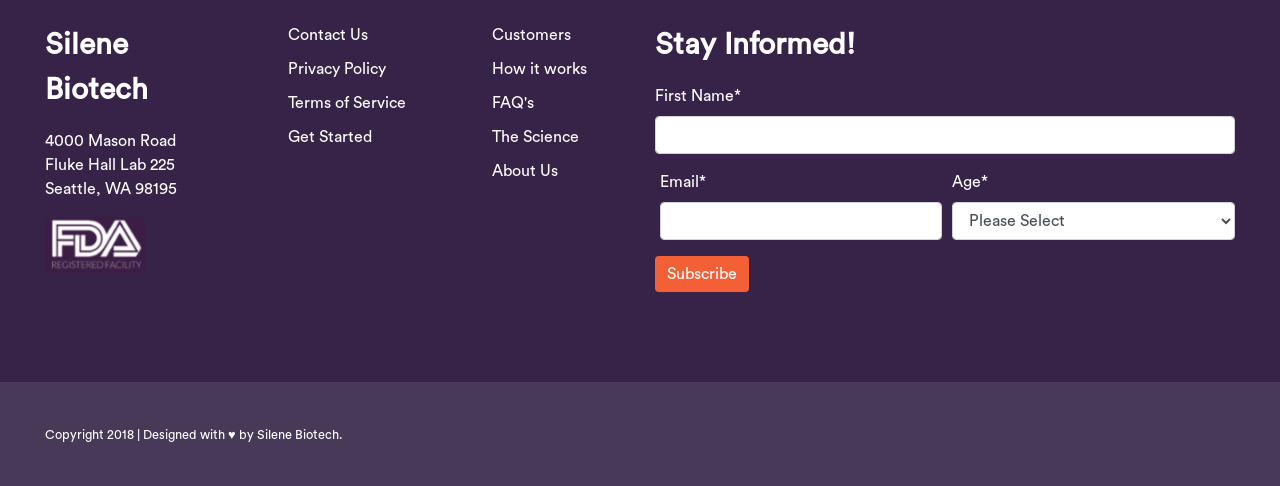
==== commit 1df4bfdd: "Nav with hover from the center" ====
--- a/home.html
+++ b/home.html
@@ -22,21 +22,21 @@
             </ul>
             <ul class="navbar-nav">
               <li class="nav-item">
-                <a class="nav-link" href="#">STEMFREEZE</a>
-              </li>
-              <li class="nav-item">
-                <a class="nav-link" href="#">SCIENCE &amp; RESEARCH</a>
-              </li>
-              <li class="nav-item">
-                <a class="nav-link" href="#">OUR STORY</a>
-              </li>
-              <li class="nav-item">
-                <a class="nav-link" href="#">RESOURCES</a>
-              </li>
-              <li class="nav-item nav-b-touch">
+                <a class="nav-link effect-link" href="#">STEMFREEZE</a>
+              </li>
+              <li class="nav-item">
+                <a class="nav-link effect-link" href="#">SCIENCE &amp; RESEARCH</a>
+              </li>
+              <li class="nav-item">
+                <a class="nav-link effect-link" href="#">OUR STORY</a>
+              </li>
+              <li class="nav-item">
+                <a class="nav-link effect-link" href="#">RESOURCES</a>
+              </li>
+              <li class="nav-item nav-b-touch effect-git-button">
                 <a class="nav-link" href="#">GET IN TOUCH</a>
               </li>
-              <li class="nav-item nav-b-started">
+              <li class="nav-item nav-b-started effect-gs-button">
                 <a class="nav-link" href="#">GET STARTED</a>
               </li>
               <li class="nav-item">
@@ -88,19 +88,48 @@
     </div>
   </section>
 
-  <section class="walkin-s">
+  <section class="m-section">
     <div class="w-container">
       <div class="text-center">
-        <h2 class="walkin--title">Walk-in</h2>
+        <h2 class="m-section--title">Walk-in</h2>
         <h3 class="chooselo--header">Choose Location</h3>
       </div>
       <div class="row text-center cities-divs">
         <div class="col"></div>
-         <div class="col-sm-5 col-md-5 col-lg-3"> <!-- <div class="col-3"> -->
-          <button class="city-card la-div">Los Angeles</button>
-        </div>
-        <div class="col-sm-5 col-md-5 col-lg-3"> <!-- <div class="col-3"> -->
-          <button class="city-card seattle-div">Seattle</button>
+         <div class="col-sm-5 col-md-5 col-lg-3">
+          <label for="Los Angeles" class="city-card ind-block"><input type="radio" value="Los Angeles">Los Angeles</label>
+        </div>
+        <div class="col-sm-5 col-md-5 col-lg-3">
+          <label for="Seattle" class="city-card seattle-div"><input type="radio" value="Seattle">Seattle</label>
+        </div>
+        <div class="col"></div>
+      </div>
+    </div>
+  </section>
+
+  <section class="m-section">
+    <div class="w-container">
+      <div class="text-center">
+        <h2 class="m-section--title">Concierge</h2>
+        <h3 class="chooselo--header">x</h3>
+      </div>
+      <div class="row text-center cities-divs">
+        <div class="col"></div>
+         <div class="col-sm-5 col-md-5 col-lg-3">
+          <button class="city-card ind-block">x</button>
+        </div>
+        <div class="col-sm-5 col-md-5 col-lg-3">
+          <button class="city-card seattle-div">x</button>
+        </div>
+        <div class="col"></div>
+      </div>
+      <div class="row text-center cities-divs">
+        <div class="col"></div>
+         <div class="col-sm-5 col-md-5 col-lg-3">
+          <button class="city-card ind-block">x</button>
+        </div>
+        <div class="col-sm-5 col-md-5 col-lg-3">
+          <button class="city-card seattle-div">x</button>
         </div>
         <div class="col"></div>
       </div>
@@ -141,6 +170,35 @@
               </div>
             </div>
           </button>
+        </div>
+        <div class="col"></div>
+      </div>
+    </div>
+  </section>
+
+  <section class="m-section">
+    <div class="w-container">
+      <div class="text-center">
+        <h2 class="m-section--title">Partners</h2>
+        <h3 class="chooselo--header">x</h3>
+      </div>
+      <div class="row text-center cities-divs">
+        <div class="col"></div>
+         <div class="col-sm-5 col-md-5 col-lg-3">
+          <label for="x" class="city-card ind-block"><input type="radio" value="x">x</label>
+        </div>
+        <div class="col-sm-5 col-md-5 col-lg-3">
+          <label for="x" class="city-card ind-block"><input type="radio" value="x">x</label>
+        </div>
+        <div class="col"></div>
+      </div>
+      <div class="row text-center cities-divs">
+        <div class="col"></div>
+         <div class="col-sm-5 col-md-5 col-lg-3">
+          <label for="x" class="city-card ind-block"><input type="radio" value="x">x</label>
+        </div>
+        <div class="col-sm-5 col-md-5 col-lg-3">
+          <label for="x" class="city-card ind-block"><input type="radio" value="x">x</label>
         </div>
         <div class="col"></div>
       </div>
@@ -205,7 +263,7 @@
           <form class="quantity-button">
             <p>Quantity</p>
             <div class="value-button" id="increase" onclick="increaseValue()" value="Increase Value"><i class="fas fa-caret-up"></i></div>
-            <input type="number" id="number" value="0" />
+            <input type="number" id="quantity" value="0" />
             <div class="value-button" id="decrease" onclick="decreaseValue()" value="Decrease Value"><i class="fas fa-caret-down"></i></div>
           </form>
         </div>
--- a/css/style.css
+++ b/css/style.css
@@ -10,7 +10,7 @@
 @font-face {
   font-family: CircularStd-BookItalic;
   src: url(../assets/fonts/CircularStd-BookItalic.otf); }
-.choose-s .choose-s__title, .choose-s .choose-s__subtitles, .choose-s .choose-s__price, .walkin-s .walkin--title, .storage-s .chooselo--header, .first-order-s .your-order__title, .questions-s .faq--title {
+.choose-s .choose-s__title, .choose-s .choose-s__subtitles, .choose-s .choose-s__price, .m-section .m-section--title, .storage-s .chooselo--header, .first-order-s .your-order__title, .questions-s .faq--title {
   font-family: CircularStd-Bold; }
 
 .choose-s .choose-s__subtitles {
@@ -31,7 +31,7 @@
   font-size: 40px;
   color: #372248; }
 
-.walkin-s .city-card, .partner-s .partner-card, .storage-s .storage-divs .storage-card {
+.m-section .city-card, .partner-s .partner-card, .storage-s .storage-divs .storage-card {
   width: 330px;
   height: 177px;
   background-color: #ffffff;
@@ -54,7 +54,7 @@
   -webkit-justify-content: center;
   justify-content: center; }
 
-.walkin-s .cities-divs .la-div:hover, .walkin-s .cities-divs .seattle-div:hover, .partner-s .doctor-card:hover, .partner-s .partner-card:hover, .storage-s .storage-divs .storage-la-card:hover, .storage-s .storage-divs .storage-seattle-card:hover {
+.m-section .cities-divs .ind-block:hover, .m-section .cities-divs .seattle-div:hover, .partner-s .doctor-card:hover, .partner-s .partner-card:hover, .storage-s .storage-divs .storage-la-card:hover, .storage-s .storage-divs .storage-seattle-card:hover {
   -webkit-box-shadow: 0px 0px 10px 1px #4f4f4f;
   -moz-box-shadow: 0px 0px 10px 1px #4f4f4f;
   box-shadow: 0px 0px 10px 1px #4f4f4f; }
@@ -78,10 +78,10 @@
   align-items: center;
   justify-content: center; }
 
-.quantity-button, #increase i, #decrease i, input#number {
+.quantity-button, #increase i, #decrease i, input#quantity {
   border-radius: 10px; }
 
-.quantity-button, #increase i, #decrease i, input#number {
+.quantity-button, #increase i, #decrease i, input#quantity {
   border: 1px solid #979797; }
 
 h3, h5 {
@@ -128,7 +128,7 @@
 #decrease {
   margin: 0px 0px 10px 0px; }
 
-input#number {
+input#quantity {
   font-size: 30px;
   text-align: center;
   margin: 0px;
@@ -186,6 +186,34 @@
     nav div ul li a {
       color: #372248 !important;
       text-decoration: none; }
+  nav div .effect-link {
+    position: relative; }
+  nav div .effect-link:before {
+    content: "";
+    position: absolute;
+    width: 100%;
+    height: 2px;
+    bottom: 0;
+    left: 0;
+    background-color: #372248;
+    visibility: hidden;
+    -webkit-transform: scaleX(0);
+    transform: scaleX(0);
+    -webkit-transition: all 0.3s ease-in-out 0s;
+    transition: all 0.3s ease-in-out 0s; }
+  nav div .effect-link:hover:before {
+    visibility: visible;
+    -webkit-transform: scaleX(1);
+    transform: scaleX(1); }
+  nav div .effect-git-button:hover {
+    background-color: #372248;
+    transform: scale(1.1) perspective(1px);
+    transition: .4s ease; }
+    nav div .effect-git-button:hover a {
+      color: #ffffff !important; }
+  nav div .effect-gs-button:hover {
+    transform: scale(1.1) perspective(1px);
+    transition: .4s ease; }
   nav div .nav-b-touch {
     border: 1px solid #372248;
     border-radius: 5px;
@@ -246,25 +274,25 @@
     height: 50px;
     margin: 10px 30px 20px 30px; }
 
-.walkin-s {
+.m-section {
   color: #000000;
   background-color: #ffffff; }
   @media (min-width: 320px) and (max-width: 480px) {
-    .walkin-s .city-card {
+    .m-section .city-card {
       width: 100%; } }
   @media (min-width: 768px) and (max-width: 991px) {
-    .walkin-s .city-card {
-      width: 100%; } }
-  .walkin-s .walkin--title {
+    .m-section .city-card {
+      width: 100%; } }
+  .m-section .m-section--title {
     color: #372248;
     margin: 50px 0px 40px 0px; }
-  .walkin-s .cities-divs {
+  .m-section .cities-divs {
     font-size: 1.75rem;
     margin: 30px 0px 60px 0px; }
-    .walkin-s .cities-divs .la-div:focus, .walkin-s .cities-divs .seattle-div:focus {
+    .m-section .cities-divs .ind-block:focus, .m-section .cities-divs .seattle-div:focus {
       outline: 0; }
     @media (min-width: 320px) and (max-width: 480px) {
-      .walkin-s .cities-divs .la-div {
+      .m-section .cities-divs .ind-block {
         margin-bottom: 15px; } }
 
 .partner-s {
@@ -344,10 +372,10 @@
     @media (min-width: 768px) and (max-width: 991px) {
       .second-order-s .quantity-button p {
         font-size: 9px; }
-        .second-order-s .quantity-button p input#number {
+        .second-order-s .quantity-button p input#quantity {
           width: 100%; } }
   @media (min-width: 768px) and (max-width: 991px) {
-    .second-order-s .quantity-button input#number {
+    .second-order-s .quantity-button input#quantity {
       width: 100%; } }
 .second-order-s .quantity-line, .second-order-s .quantity-numbers {
   font-size: 22px; }
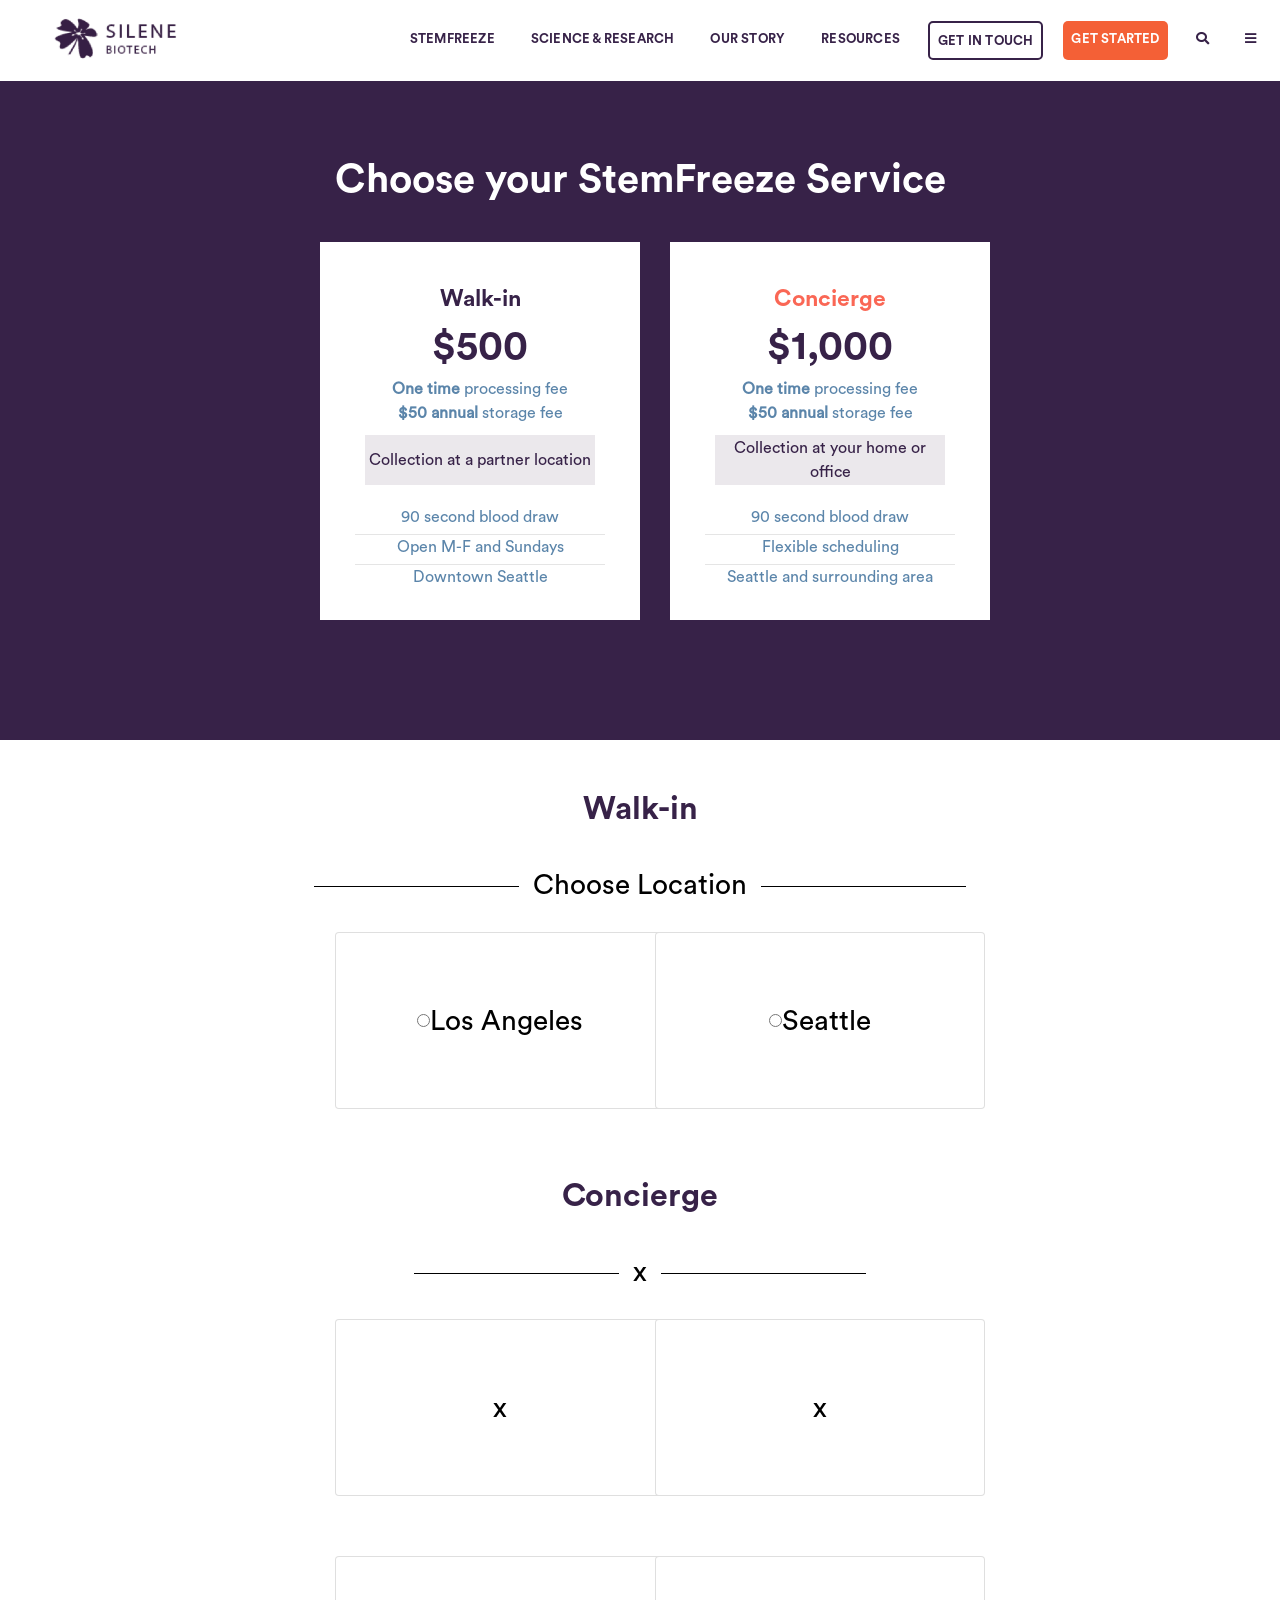
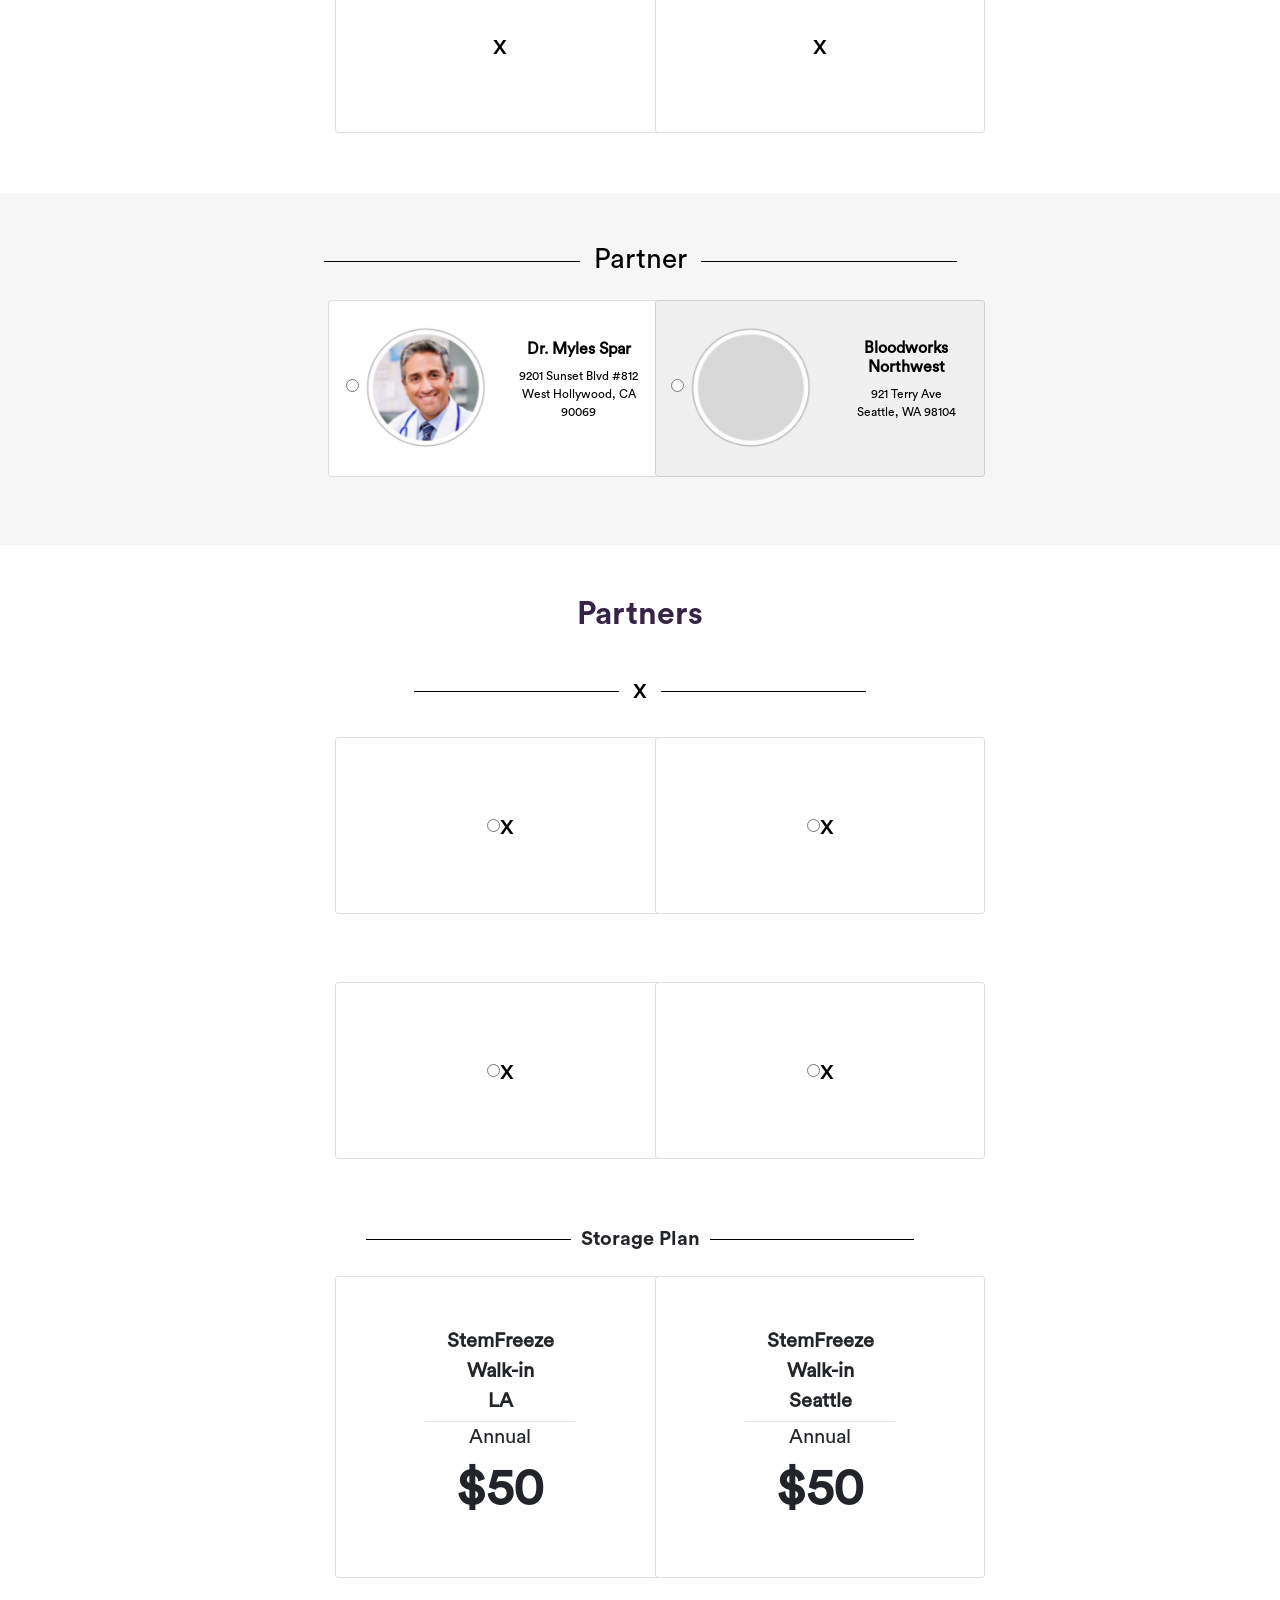
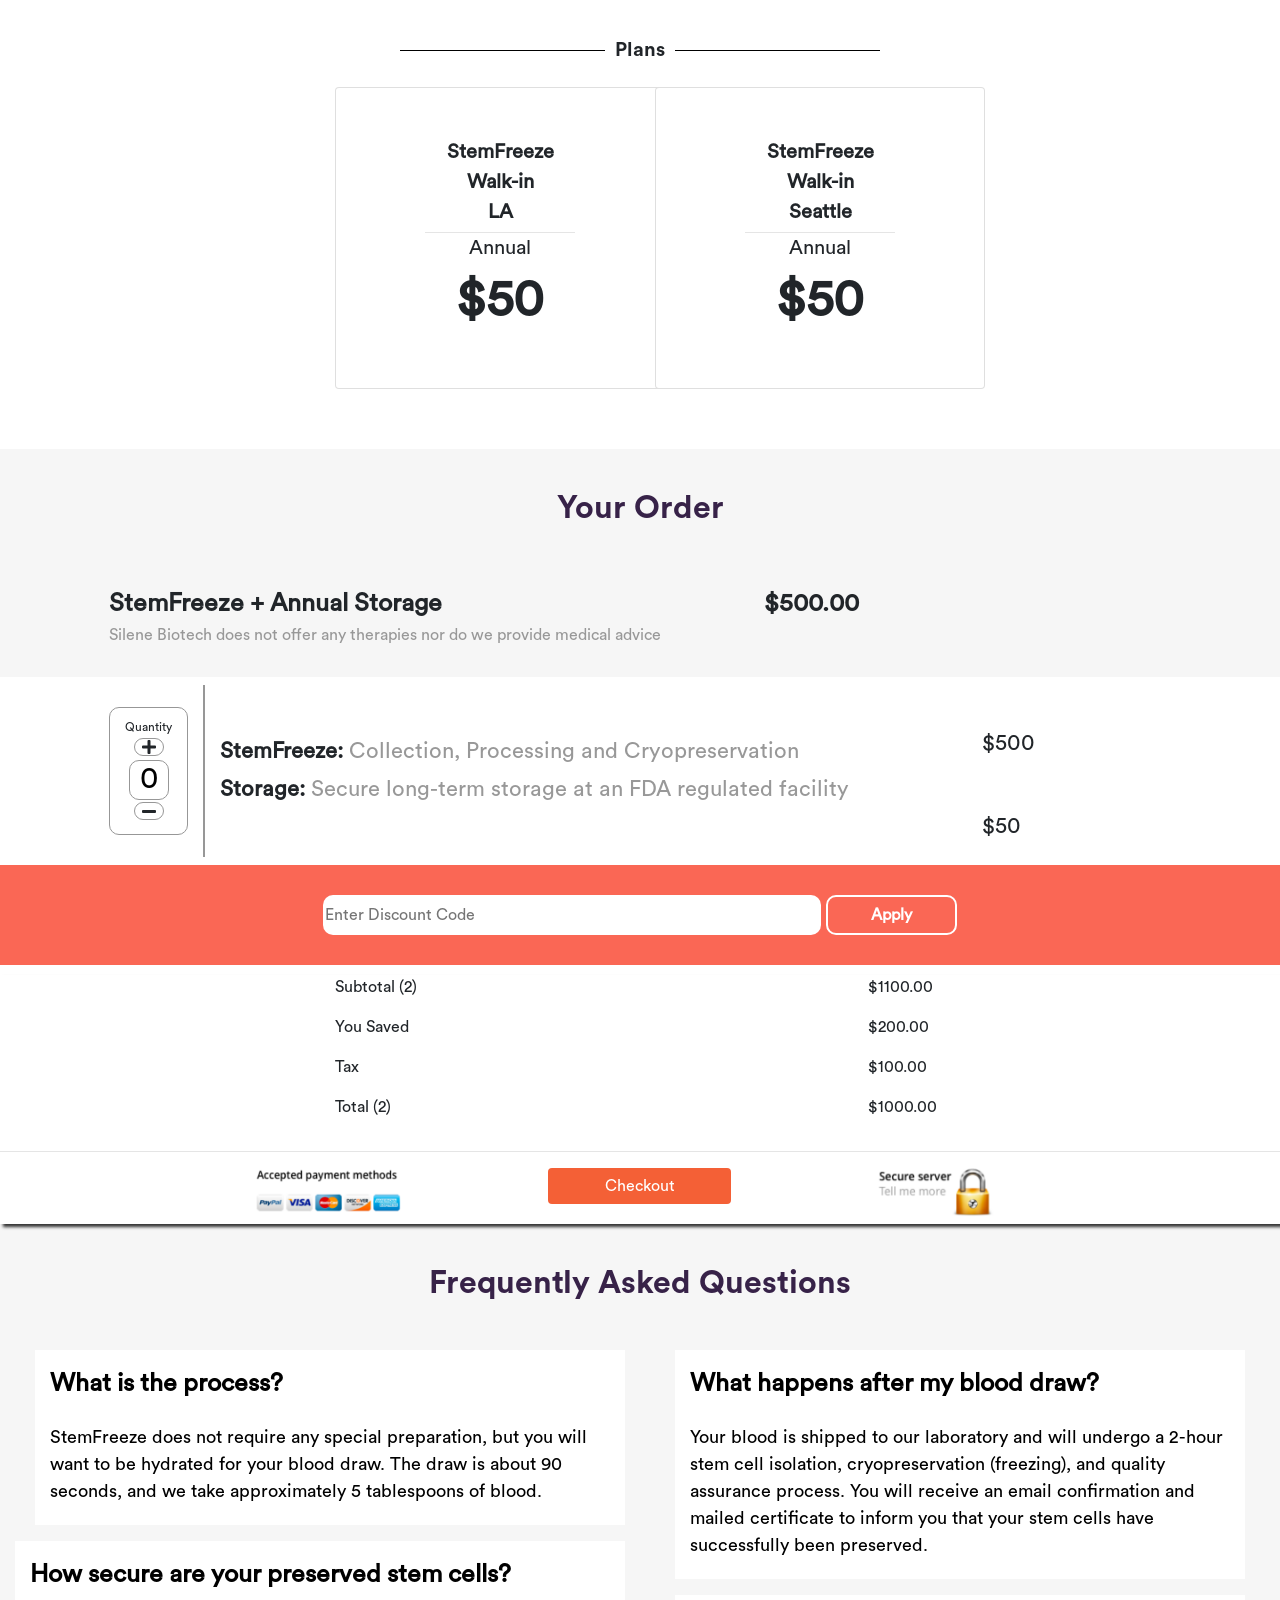
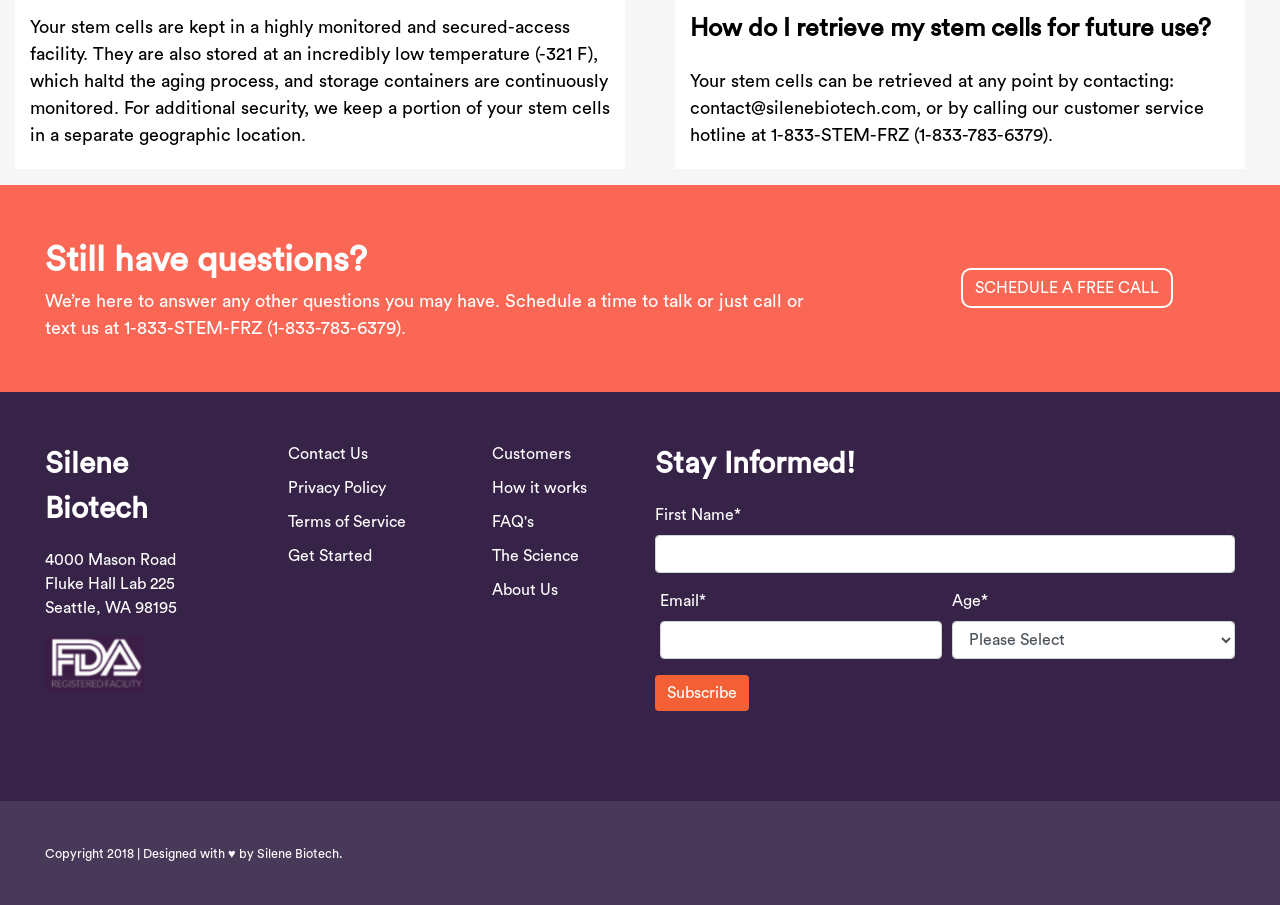
==== commit dba20ead: "changes" ====
--- a/home.html
+++ b/home.html
@@ -142,10 +142,11 @@
       <div class="row text-center partners-divs">
         <div class="col"></div>
         <div class="col-sm-12 col-md-5 col-lg-3">
-          <button class="partner-card doctor-card">
+          <label for="Doctor" class="partner-card doctor-card">
             <div class="row">
               <div class="col-1"></div>
               <div class="">
+                <input type="radio" value="Doctor">
                 <img src="assets/img/doctor.png" width="125" alt="Doctor">
               </div>
               <div class="col-6 cards-fontsize">
@@ -154,13 +155,14 @@
                   West Hollywood, CA 90069</p>
               </div>
             </div>
-          </button>
-        </div>
-        <div class="col-sm-12 col-md-5 col-lg-3">
-          <button class="partner-card blood-partner">
+          </label>
+        </div>
+        <div class="col-sm-12 col-md-5 col-lg-3">
+          <label for="Partner2" class="partner-card blood-partner">
             <div class="row">
               <div class="col-1"></div>
               <div class="">
+                <input type="radio" value="Partner2">
                 <img src="assets/img/partner2.png" width="125" alt="Partner">
               </div>
               <div class="col-6 cards-fontsize">
@@ -169,7 +171,7 @@
                   Seattle, WA 98104</p>
               </div>
             </div>
-          </button>
+          </label>
         </div>
         <div class="col"></div>
       </div>
@@ -211,7 +213,7 @@
       <div class="row text-center storage-divs">
         <div class="col"></div>
         <div class="col-sm-12 col-md-5 col-lg-3">
-          <button class="storage-card storage-la-card">
+          <div class="storage-card storage-la-card">
             <div class="row">
               <div class="col-12">
                 <p class="storage-fontsize"><b>StemFreeze<br>Walk-in<br>LA</b></p>
@@ -220,10 +222,10 @@
                 <p class="storage-price"><b>$50</b></p>
               </div>
             </div>
-          </button>
-        </div>
-        <div class="col-sm-12 col-md-5 col-lg-3">
-          <button class="storage-card storage-seattle-card">
+          </div>
+        </div>
+        <div class="col-sm-12 col-md-5 col-lg-3">
+          <div class="storage-card storage-seattle-card">
             <div class="row">
               <div class="col-12">
                 <p class="storage-fontsize"><b>StemFreeze<br>Walk-in<br>Seattle</b></p>
@@ -232,7 +234,41 @@
                 <p class="storage-price"><b>$50</b></p>
               </div>
             </div>
-          </button>
+          </div>
+        </div>
+        <div class="col"></div>
+      </div>
+    </div>
+  </section>
+
+  <section class="storage-plans">
+    <div class="w-container">
+        <h5 class="text-center chooselo--header">Plans</h5>
+      <div class="row text-center storage-divs">
+        <div class="col"></div>
+        <div class="col-sm-12 col-md-5 col-lg-3">
+          <div class="storage-card storage-la-card">
+            <div class="row">
+              <div class="col-12">
+                <p class="storage-fontsize"><b>StemFreeze<br>Walk-in<br>LA</b></p>
+                <hr width="120px">
+                <p class="storage-fontsize">Annual</p>
+                <p class="storage-price"><b>$50</b></p>
+              </div>
+            </div>
+          </div>
+        </div>
+        <div class="col-sm-12 col-md-5 col-lg-3">
+          <div class="storage-card storage-seattle-card">
+            <div class="row">
+              <div class="col-12">
+                <p class="storage-fontsize"><b>StemFreeze<br>Walk-in<br>Seattle</b></p>
+                <hr width="120px">
+                <p class="storage-fontsize">Annual</p>
+                <p class="storage-price"><b>$50</b></p>
+              </div>
+            </div>
+          </div>
         </div>
         <div class="col"></div>
       </div>
@@ -262,9 +298,9 @@
         <div class="col-3 col-md-1 col-lg-1">
           <form class="quantity-button">
             <p>Quantity</p>
-            <div class="value-button" id="increase" onclick="increaseValue()" value="Increase Value"><i class="fas fa-caret-up"></i></div>
+            <div class="value-button" id="increase" onclick="increaseValue()" value="Increase Value"><i class="fas fa-plus"></i></div>
             <input type="number" id="quantity" value="0" />
-            <div class="value-button" id="decrease" onclick="decreaseValue()" value="Decrease Value"><i class="fas fa-caret-down"></i></div>
+            <div class="value-button" id="decrease" onclick="decreaseValue()" value="Decrease Value"><i class="fas fa-minus"></i></div>
           </form>
         </div>
         <div class="col-4 col-md-7 col-lg-7 quantity-line">
--- a/css/style.css
+++ b/css/style.css
@@ -10,7 +10,7 @@
 @font-face {
   font-family: CircularStd-BookItalic;
   src: url(../assets/fonts/CircularStd-BookItalic.otf); }
-.choose-s .choose-s__title, .choose-s .choose-s__subtitles, .choose-s .choose-s__price, .m-section .m-section--title, .storage-s .chooselo--header, .first-order-s .your-order__title, .questions-s .faq--title {
+.choose-s .choose-s__title, .choose-s .choose-s__subtitles, .choose-s .choose-s__price, .m-section .m-section--title, .storage-s .chooselo--header, .storage-plans .chooselo--header, .first-order-s .your-order__title, .questions-s .faq--title {
   font-family: CircularStd-Bold; }
 
 .choose-s .choose-s__subtitles {
@@ -22,7 +22,7 @@
   margin-top: 5px;
   margin-bottom: 0; }
 
-.storage-s hr {
+.storage-s hr, .storage-plans hr {
   width: 150px;
   margin-top: 5px;
   margin-bottom: 0; }
@@ -31,7 +31,7 @@
   font-size: 40px;
   color: #372248; }
 
-.m-section .city-card, .partner-s .partner-card, .storage-s .storage-divs .storage-card {
+.m-section .city-card, .partner-s .partner-card, .storage-s .storage-divs .storage-card, .storage-plans .storage-divs .storage-card {
   width: 330px;
   height: 177px;
   background-color: #ffffff;
@@ -54,10 +54,10 @@
   -webkit-justify-content: center;
   justify-content: center; }
 
-.m-section .cities-divs .ind-block:hover, .m-section .cities-divs .seattle-div:hover, .partner-s .doctor-card:hover, .partner-s .partner-card:hover, .storage-s .storage-divs .storage-la-card:hover, .storage-s .storage-divs .storage-seattle-card:hover {
-  -webkit-box-shadow: 0px 0px 10px 1px #4f4f4f;
-  -moz-box-shadow: 0px 0px 10px 1px #4f4f4f;
-  box-shadow: 0px 0px 10px 1px #4f4f4f; }
+.m-section .cities-divs .ind-block:hover, .m-section .cities-divs .seattle-div:hover, .partner-s .doctor-card:hover, .partner-s .partner-card:hover, .storage-s .storage-divs .storage-la-card:hover, .storage-s .storage-divs .storage-seattle-card:hover, .storage-plans .storage-divs .storage-la-card:hover, .storage-plans .storage-divs .storage-seattle-card:hover {
+  -webkit-box-shadow: 0px 0px 10px 1px #372248;
+  -moz-box-shadow: 0px 0px 10px 1px #372248;
+  box-shadow: 0px 0px 10px 1px #372248; }
 
 .discount-code-s .discount-bar__button, .schedule-s .schedule-s-content .schedule-button button {
   border-radius: 10px;
@@ -321,30 +321,30 @@
   .partner-s .blood-partner {
     background-color: #F0F0F0; }
 
-.storage-s p {
+.storage-s p, .storage-plans p {
   margin-bottom: 0; }
-.storage-s .storage-divs .storage-card {
+.storage-s .storage-divs .storage-card, .storage-plans .storage-divs .storage-card {
   height: 302px; }
-  .storage-s .storage-divs .storage-card .storage-fontsize {
+  .storage-s .storage-divs .storage-card .storage-fontsize, .storage-plans .storage-divs .storage-card .storage-fontsize {
     font-size: 20px; }
-  .storage-s .storage-divs .storage-card .storage-price {
+  .storage-s .storage-divs .storage-card .storage-price, .storage-plans .storage-divs .storage-card .storage-price {
     font-size: 50px; }
   @media (min-width: 320px) and (max-width: 480px) {
-    .storage-s .storage-divs .storage-card {
+    .storage-s .storage-divs .storage-card, .storage-plans .storage-divs .storage-card {
       width: 100%; } }
   @media (min-width: 768px) and (max-width: 991px) {
-    .storage-s .storage-divs .storage-card {
-      width: 100%; } }
-.storage-s .storage-divs .storage-la-card {
+    .storage-s .storage-divs .storage-card, .storage-plans .storage-divs .storage-card {
+      width: 100%; } }
+.storage-s .storage-divs .storage-la-card, .storage-plans .storage-divs .storage-la-card {
   margin: 0; }
   @media (min-width: 320px) and (max-width: 480px) {
-    .storage-s .storage-divs .storage-la-card {
+    .storage-s .storage-divs .storage-la-card, .storage-plans .storage-divs .storage-la-card {
       margin-bottom: 15px; } }
-.storage-s .storage-divs .storage-la-card:focus, .storage-s .storage-divs .storage-seattle-card:focus {
+.storage-s .storage-divs .storage-la-card:focus, .storage-s .storage-divs .storage-seattle-card:focus, .storage-plans .storage-divs .storage-la-card:focus, .storage-plans .storage-divs .storage-seattle-card:focus {
   outline: 0; }
-.storage-s .chooselo--header {
+.storage-s .chooselo--header, .storage-plans .chooselo--header {
   margin: 50px 0px 0px 0px; }
-.storage-s .storage-divs {
+.storage-s .storage-divs, .storage-plans .storage-divs {
   margin: 25px 0px 60px 0px; }
 
 .first-order-s {
